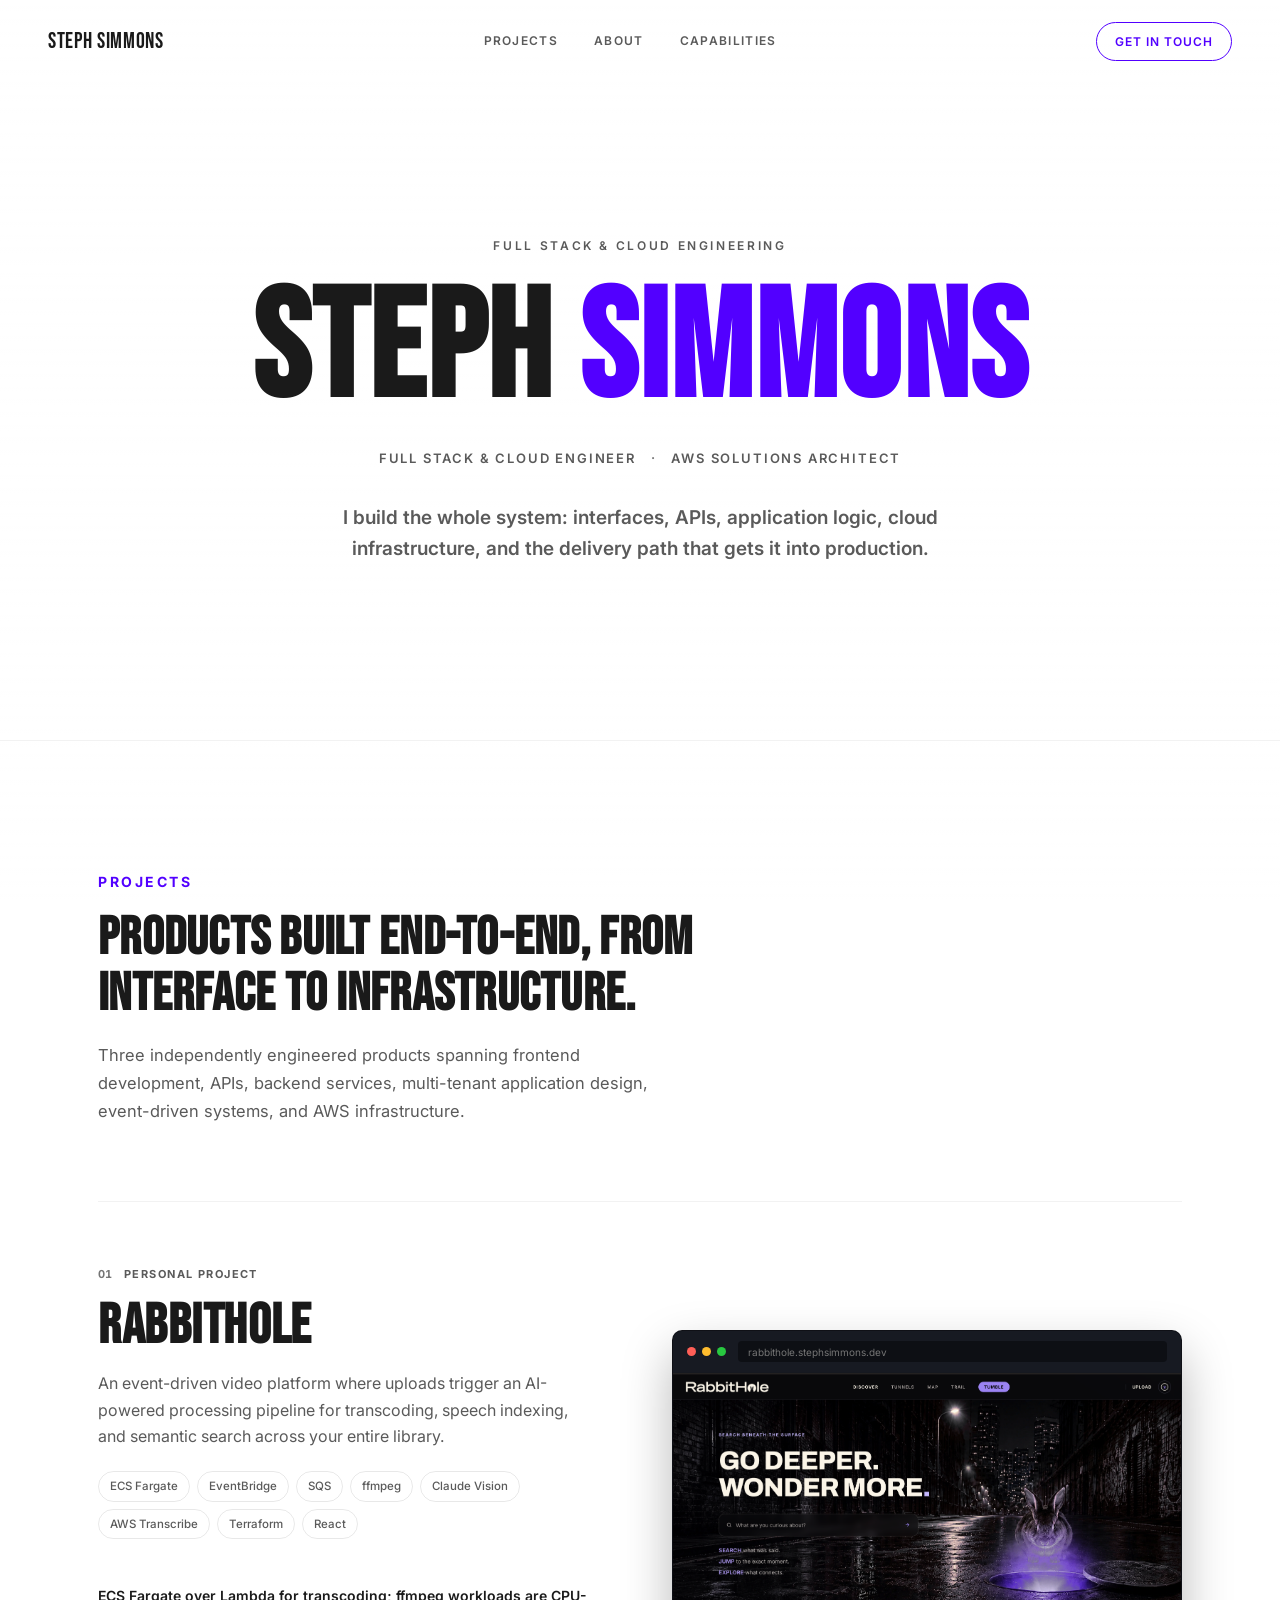
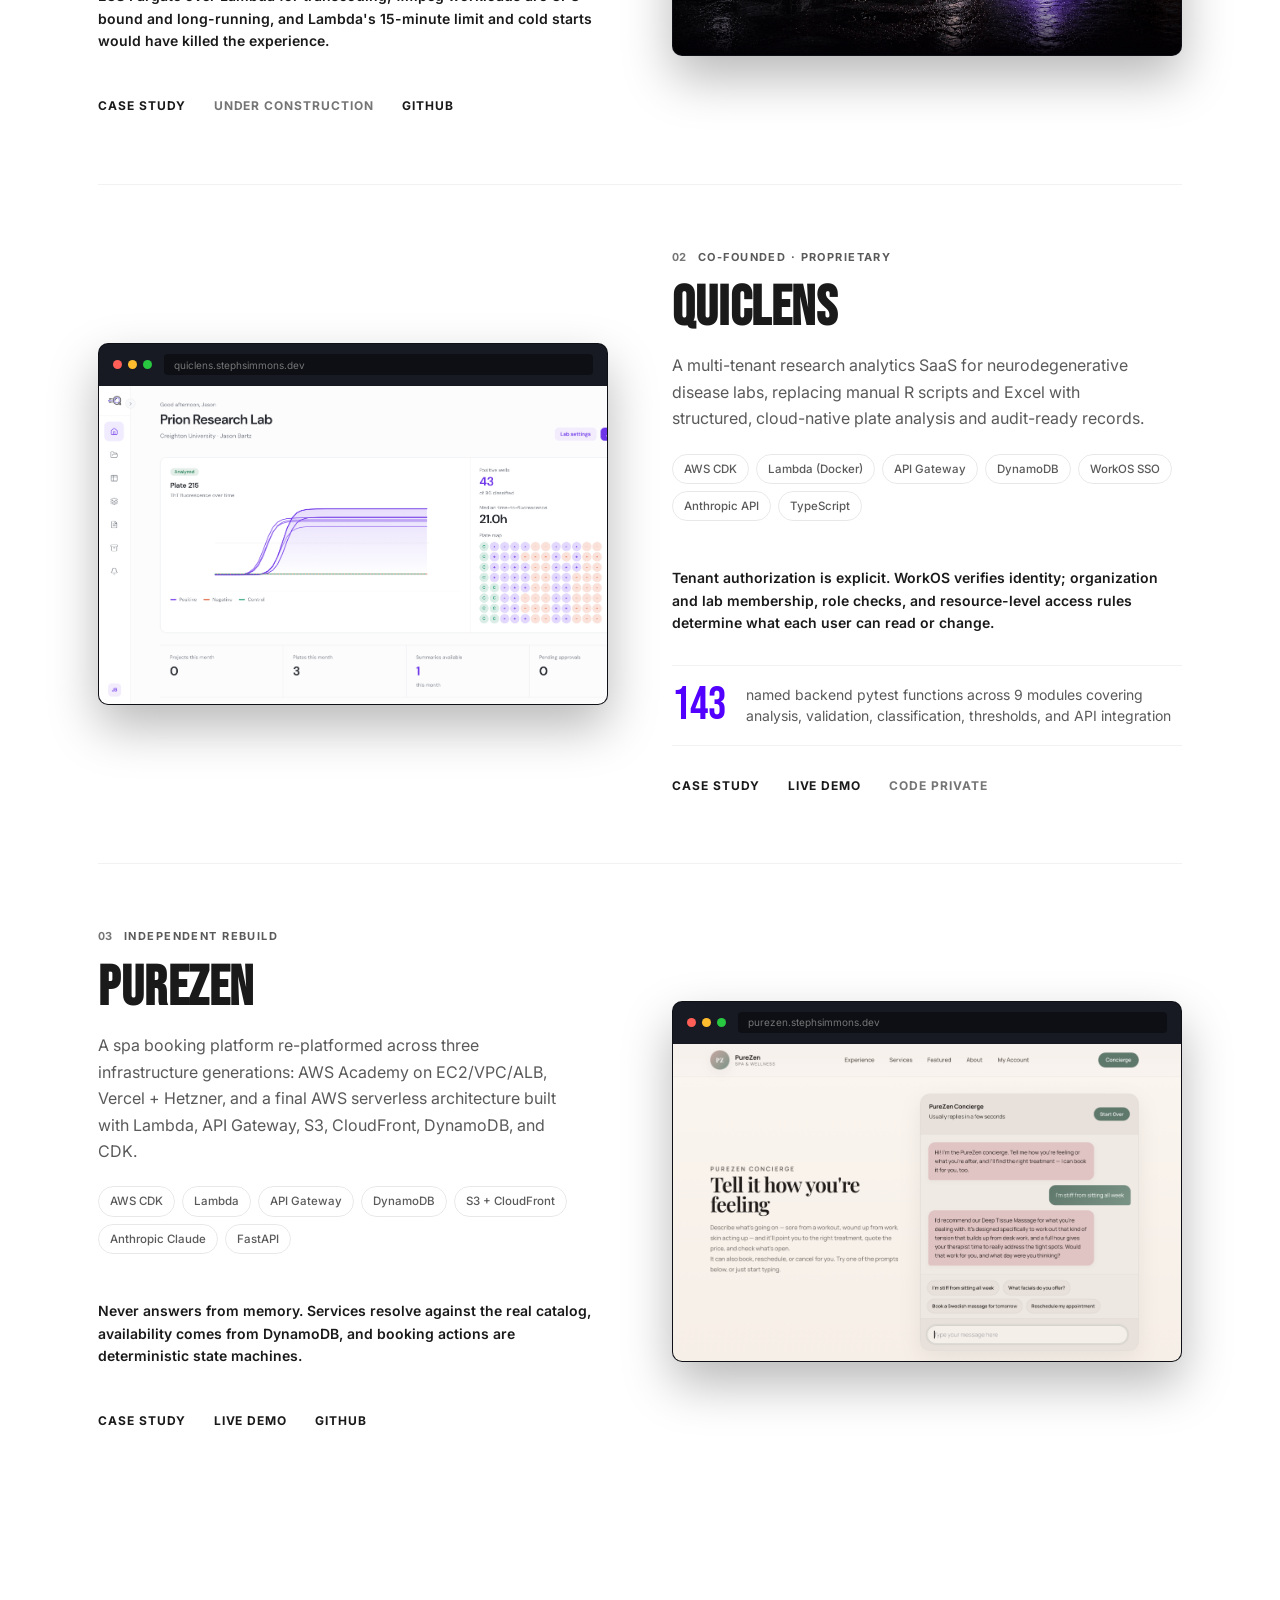
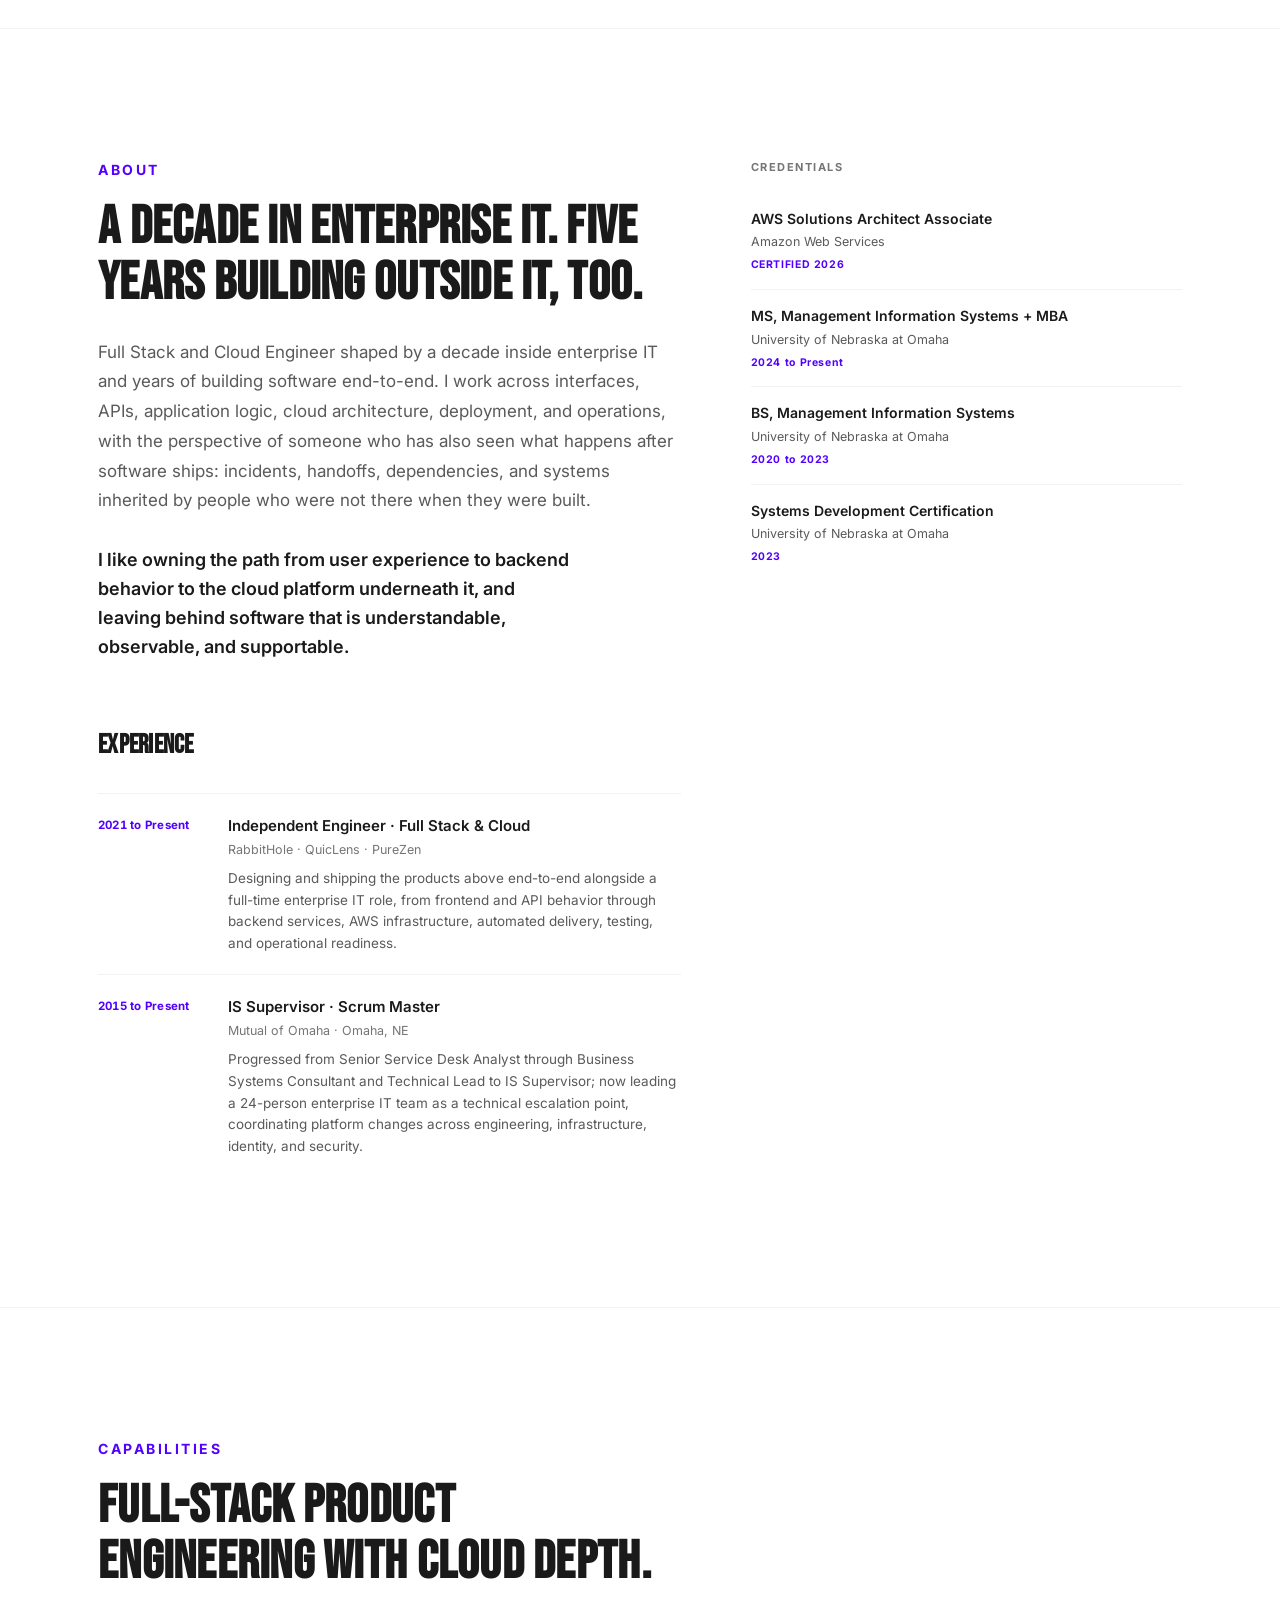
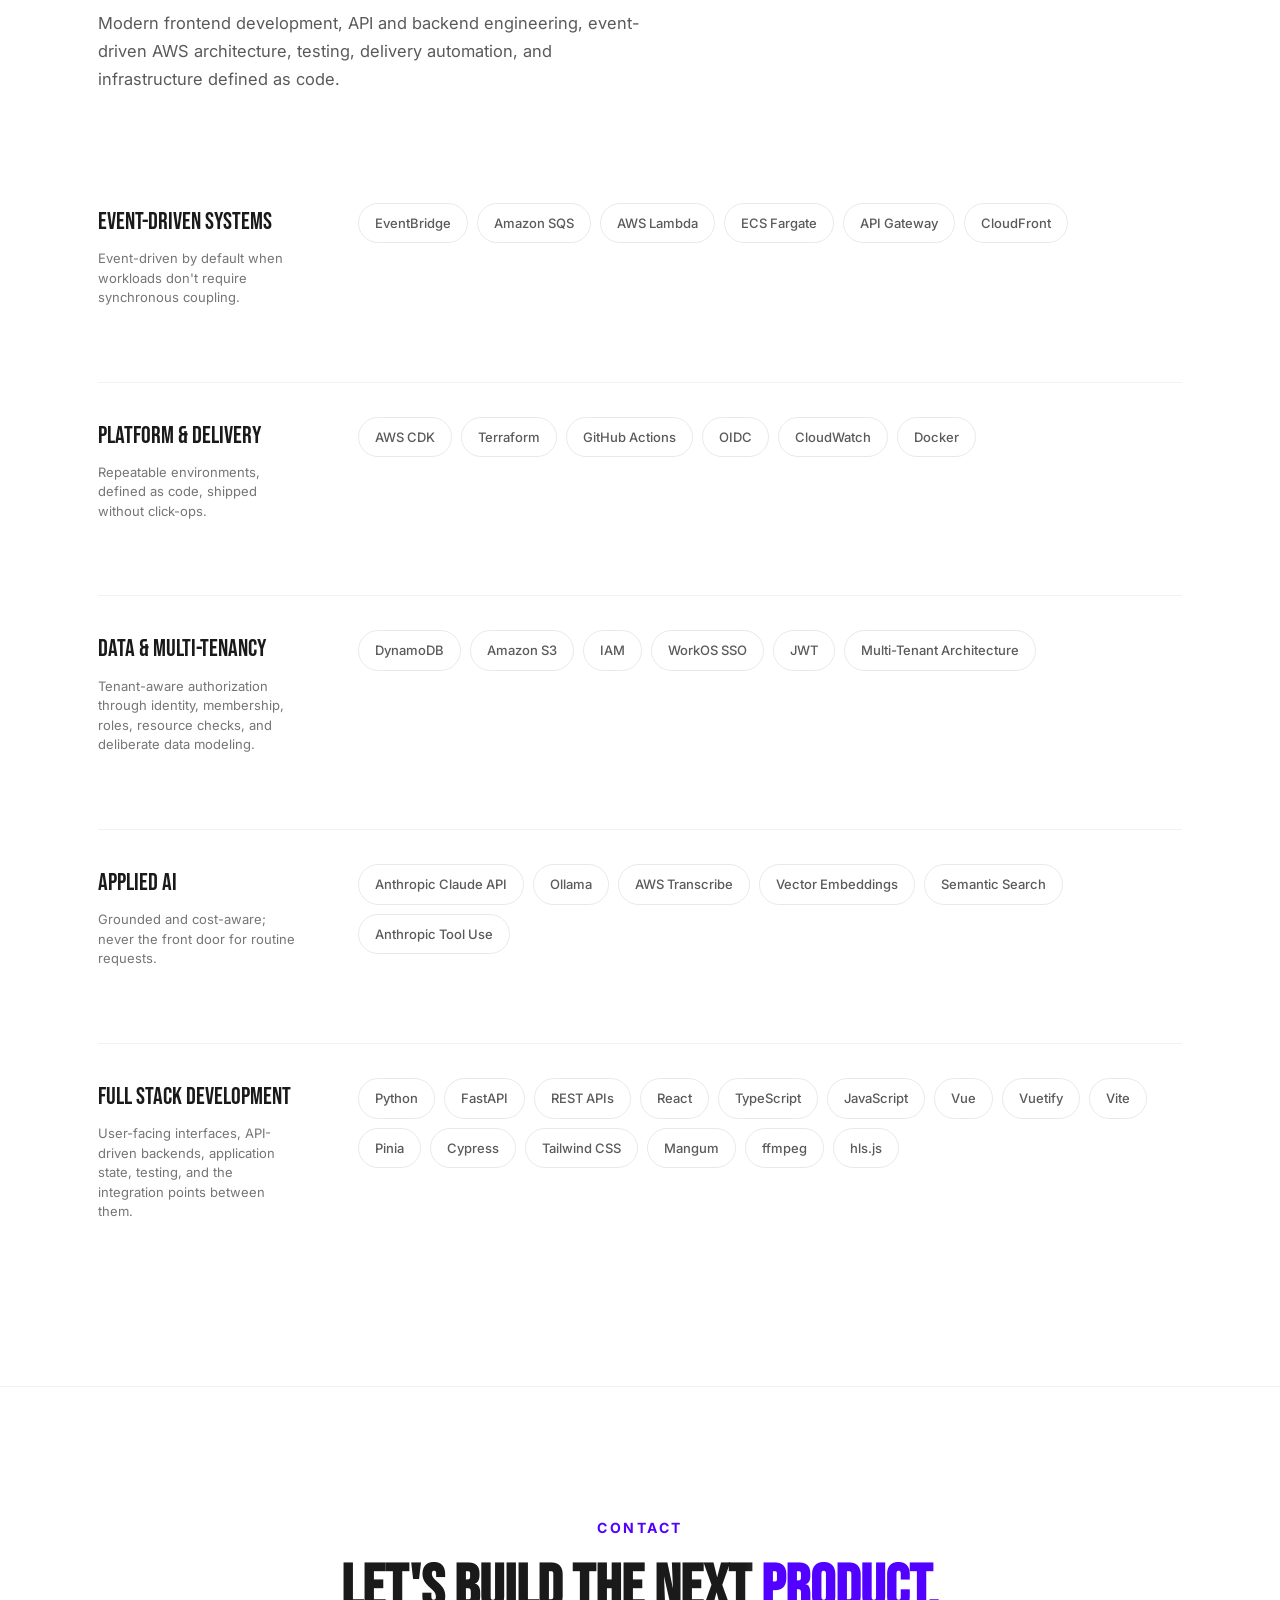
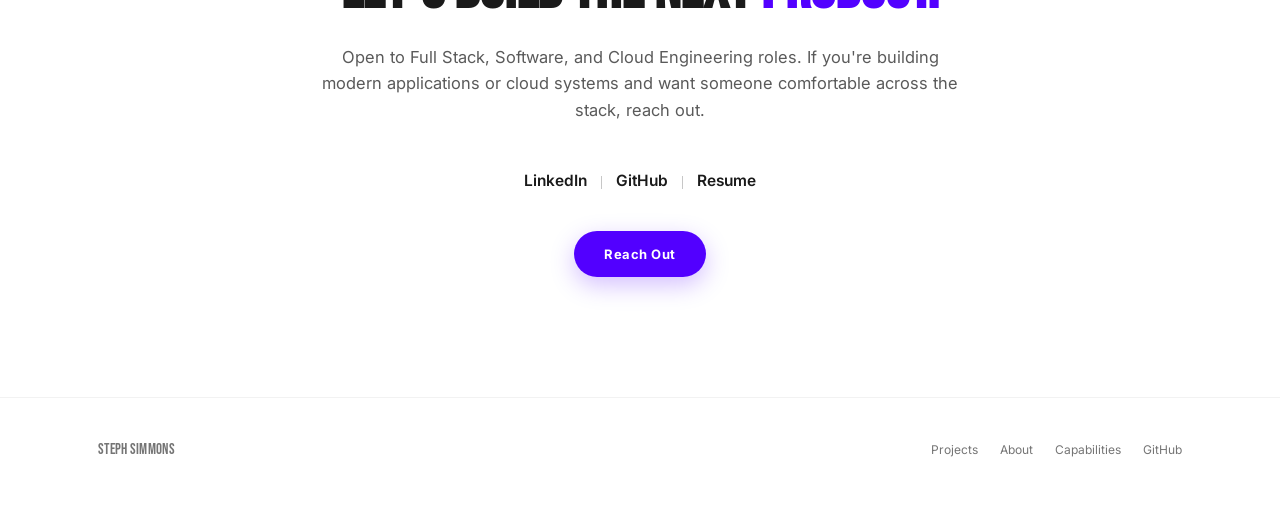
==== index.html @ 094fccfd "Reposition portfolio for full-stack and cloud engineering" ====
<!DOCTYPE html>
<html lang="en">
<head>
<meta charset="UTF-8">
<meta name="viewport" content="width=device-width, initial-scale=1.0">
<title>Steph Simmons | Full Stack &amp; Cloud Engineer</title>
<meta name="description" content="Steph Simmons, Full Stack and Cloud Engineer building modern web applications, APIs, event-driven AWS systems, and infrastructure as code from UI through production.">
<link rel="canonical" href="https://stephsimmons.dev/">
<meta property="og:title" content="Steph Simmons | Full Stack &amp; Cloud Engineer">
<meta property="og:description" content="Full-stack applications, APIs, event-driven AWS systems, and infrastructure as code, built end-to-end from interface through production.">
<meta property="og:type" content="website">
<meta property="og:url" content="https://stephsimmons.dev/">
<meta property="og:image" content="https://stephsimmons.dev/assets/og-card.png">
<meta name="twitter:card" content="summary_large_image">
<meta name="twitter:title" content="Steph Simmons | Full Stack &amp; Cloud Engineer">
<meta name="twitter:description" content="Full-stack applications, APIs, event-driven AWS systems, and infrastructure as code, built from interface through production.">
<meta name="twitter:image" content="https://stephsimmons.dev/assets/og-card.png">
<link rel="icon" type="image/png" href="assets/favicon.png">
<link rel="apple-touch-icon" href="assets/apple-touch-icon.png">
<link rel="preconnect" href="https://fonts.googleapis.com">
<link href="https://fonts.googleapis.com/css2?family=Inter:wght@400;500;600;700;800;900&family=Bebas+Neue&display=swap" rel="stylesheet">
<script type="application/ld+json">
{
  "@context": "https://schema.org",
  "@type": "Person",
  "name": "Steph Simmons",
  "url": "https://stephsimmons.dev/",
  "jobTitle": "Full Stack & Cloud Engineer",
  "description": "Full Stack and Cloud Engineer building modern web applications, APIs, and scalable AWS systems with Python, React, TypeScript, and infrastructure as code.",
  "knowsAbout": ["Full Stack Engineering", "AWS", "Cloud Engineering", "REST APIs", "Event-Driven Architecture", "Python", "React", "TypeScript", "Vue", "Vite", "Infrastructure as Code", "Serverless Architecture"],
  "alumniOf": {
    "@type": "CollegeOrUniversity",
    "name": "University of Nebraska at Omaha"
  },
  "sameAs": [
    "https://www.linkedin.com/in/ssimmonsne",
    "https://github.com/jetty-setter"
  ]
}
</script>
<style>
:root {
  --bg: #ffffff;
  --surface: #f6f6fb;
  --surface-2: #eeeef6;
  --border: rgba(0,0,0,0.09);
  --border-soft: rgba(0,0,0,0.05);
  --accent: #5200FF;
  --accent-soft: rgba(82,0,255,0.10);
  --accent-2: #CCFF00;
  --accent-2-soft: rgba(204,255,0,0.18);
  --rule: rgba(0,0,0,0.22);
  --text: #1a1a1a;
  --text-muted: #5a5a5a;
  --text-dim: #757575;
  --font-display: 'Bebas Neue', sans-serif;
  --font-body: 'Inter', system-ui, sans-serif;
}

* { margin: 0; padding: 0; box-sizing: border-box; }

html {
  scroll-behavior: smooth;
  overflow-x: hidden;
}
@media (prefers-reduced-motion: reduce) {
  html { scroll-behavior: auto; }
}

body {
  background: var(--bg);
  color: var(--text);
  font-family: var(--font-body);
  font-size: 16px;
  line-height: 1.6;
  -webkit-font-smoothing: antialiased;
}

a { color: inherit; text-decoration: none; }
ul { list-style: none; }
img { max-width: 100%; display: block; }

button, a, input, textarea { font-family: inherit; }
a:focus-visible, button:focus-visible {
  outline: 2px solid var(--accent);
  outline-offset: 3px;
  border-radius: 2px;
}

h1, h2, h3 { text-wrap: balance; }

/* ambient starfield canvas */
#field {
  position: fixed;
  inset: 0;
  z-index: 0;
  pointer-events: none;
  opacity: 0;
}

/* keeps text reliably readable against the nebula regardless of where
   bright star clusters drift -- flat scrim plus per-heading text-shadow */
.scrim {
  position: fixed;
  inset: 0;
  z-index: 1;
  pointer-events: none;
  background:
    linear-gradient(180deg, rgba(255,255,255,0.4) 0%, rgba(255,255,255,0.68) 100%);
}

.wrap {
  position: relative;
  z-index: 2;
}

.shell {
  max-width: 1180px;
  margin: 0 auto;
  padding: 0 48px;
}
@media (max-width: 720px) {
  .shell { padding: 0 22px; }
}

/* NAV */
.nav {
  position: fixed;
  top: 0; left: 0; right: 0;
  z-index: 50;
  display: flex;
  align-items: center;
  justify-content: space-between;
  padding: 22px 48px;
  background: rgba(255,255,255,0);
  border-bottom: 1px solid transparent;
  transition: background 0.3s ease, border-color 0.3s ease, padding 0.3s ease;
}
.nav.scrolled {
  background: rgba(255,255,255,0.82);
  backdrop-filter: blur(14px);
  -webkit-backdrop-filter: blur(14px);
  border-bottom: 1px solid var(--border-soft);
  padding: 15px 48px;
}
@media (max-width: 720px) {
  .nav, .nav.scrolled { padding: 18px 22px; }
}

.logo {
  font-family: var(--font-display);
  font-size: 22px;
  letter-spacing: 0.03em;
  color: var(--text);
  transition: color 0.2s ease;
}
.logo:hover { color: var(--accent); }

.nav-links {
  display: flex;
  gap: 36px;
  align-items: center;
}
.nav-link {
  font-size: 12px;
  font-weight: 600;
  letter-spacing: 0.11em;
  text-transform: uppercase;
  color: var(--text-muted);
  position: relative;
  padding-bottom: 3px;
  transition: color 0.2s ease;
}
.nav-link::after {
  content: '';
  position: absolute;
  left: 0; bottom: 0;
  width: 0; height: 1.5px;
  background: var(--accent);
  transition: width 0.25s ease;
}
.nav-link:hover { color: var(--text); }
.nav-link.active { color: var(--text); }
.nav-link.active::after { width: 100%; }

.nav-cta {
  font-size: 12px;
  font-weight: 600;
  letter-spacing: 0.08em;
  text-transform: uppercase;
  color: var(--accent);
  border: 1px solid var(--accent);
  padding: 9px 18px;
  border-radius: 999px;
  transition: background 0.2s ease, color 0.2s ease, border-color 0.2s ease, opacity 0.2s ease;
}
.nav-cta:hover { background: var(--accent-2); color: #1a1a1a; border-color: var(--accent-2); }
.nav-cta.is-hidden { opacity: 0; pointer-events: none; }

.nav-toggle {
  display: none;
  flex-direction: column;
  gap: 5px;
  background: none;
  border: none;
  cursor: pointer;
  padding: 6px;
}
.nav-toggle span { width: 22px; height: 1.5px; background: var(--text); display: block; }

@media (max-width: 720px) {
  .nav-links { display: none; }
  .nav-toggle { display: flex; }
  .nav-cta { display: none; }
}

/* HERO */
.hero {
  min-height: calc(100svh - 160px);
  display: flex;
  flex-direction: column;
  align-items: center;
  justify-content: center;
  text-align: center;
  padding: 140px 48px 80px;
}
@media (max-width: 720px) {
  .hero { min-height: calc(100svh - 80px); }
}

.hero-eyebrow {
  font-size: 12px;
  font-weight: 600;
  letter-spacing: 0.22em;
  text-transform: uppercase;
  color: var(--text-muted);
  margin-bottom: 26px;
  opacity: 0;
  animation: rise 0.7s ease 0.1s forwards;
}

.hero-name {
  font-family: var(--font-display);
  font-size: clamp(64px, 12vw, 176px);
  line-height: 0.92;
  letter-spacing: 0.01em;
  max-width: 100%;
  opacity: 0;
  animation: rise 0.8s cubic-bezier(.16,1,.3,1) 0.22s forwards;
}
.hero-solid { color: var(--text); }
.hero-accent { color: var(--accent); }

.hero-role {
  margin-top: 26px;
  font-size: 13px;
  font-weight: 600;
  letter-spacing: 0.14em;
  text-transform: uppercase;
  color: var(--text-muted);
  opacity: 0;
  animation: rise 0.7s ease 0.4s forwards;
}
.hero-role span { color: var(--text-dim); margin: 0 10px; }

.hero-statement {
  max-width: 620px;
  margin-top: 34px;
  font-size: 19px;
  line-height: 1.6;
  color: var(--text-muted);
  opacity: 0;
  animation: rise 0.7s ease 0.52s forwards;
}
.hero-statement { font-weight: 600; }

.btn-primary {
  background: var(--accent);
  color: #ffffff;
  font-size: 13px;
  font-weight: 700;
  letter-spacing: 0.04em;
  padding: 15px 30px;
  border-radius: 999px;
  transition: transform 0.2s ease, box-shadow 0.2s ease, background 0.2s ease, color 0.2s ease;
  box-shadow: 0 8px 24px rgba(82,0,255,0.25);
}
.btn-primary:hover { background: var(--accent-2); color: #1a1a1a; transform: translateY(-2px); box-shadow: 0 12px 30px rgba(204,255,0,0.35); }

.btn-ghost {
  background: var(--accent);
  border: 1.5px solid var(--accent);
  color: #ffffff;
  font-size: 13px;
  font-weight: 700;
  letter-spacing: 0.04em;
  padding: 15px 26px;
  border-radius: 999px;
  transition: background 0.2s ease, color 0.2s ease, border-color 0.2s ease;
}
.btn-ghost:hover {
  background: var(--accent-2);
  border-color: var(--accent-2);
  color: #1a1a1a;
}

@keyframes rise {
  from { opacity: 0; transform: translateY(16px); }
  to { opacity: 1; transform: translateY(0); }
}
@media (prefers-reduced-motion: reduce) {
  .hero-eyebrow, .hero-name, .hero-role, .hero-statement {
    animation: none; opacity: 1; transform: none;
  }
}

/* SECTION SCAFFOLDING */
section { position: relative; padding: 130px 0; border-top: 1px solid var(--border-soft); }
@media (max-width: 720px) { section { padding: 90px 0; } }

.eyebrow {
  font-size: 14px;
  font-weight: 700;
  letter-spacing: 0.18em;
  text-transform: uppercase;
  color: var(--accent);
  margin-bottom: 18px;
}
.eyebrow.is-purple { color: var(--accent-2); }

.section-head {
  max-width: 720px;
  margin-bottom: 76px;
}
.section-title,
.project-title,
.contact-title,
.timeline-title,
.stack-group-title {
  text-shadow: 0 2px 20px rgba(255,255,255,0.7);
}

.section-title {
  font-family: var(--font-display);
  font-size: clamp(34px, 4.2vw, 54px);
  line-height: 1.04;
  letter-spacing: 0.005em;
  margin-bottom: 18px;
}
.section-lede {
  font-size: 16.5px;
  color: var(--text-muted);
  line-height: 1.7;
  max-width: 560px;
}

/* PROJECTS */
.project {
  display: grid;
  grid-template-columns: 1fr 1fr;
  gap: 64px;
  align-items: center;
  padding: 64px 0;
  border-top: 1px solid var(--border-soft);
}
.project:first-of-type { border-top: none; padding-top: 0; }
.project.reverse .project-media { order: 1; }
.project.reverse .project-copy { order: 2; }

@media (max-width: 880px) {
  .project, .project.reverse { grid-template-columns: 1fr; }
  .project.reverse .project-media, .project.reverse .project-copy { order: initial; }
}

.project-meta {
  display: flex;
  align-items: center;
  gap: 12px;
  margin-bottom: 14px;
}
.project-type {
  font-size: 11px;
  font-weight: 700;
  letter-spacing: 0.13em;
  text-transform: uppercase;
  color: var(--text-muted);
}
.project-num {
  font-size: 11px;
  font-weight: 700;
  color: var(--text-dim);
  font-variant-numeric: tabular-nums;
}

.project-title {
  font-family: var(--font-display);
  font-size: clamp(38px, 4.4vw, 58px);
  letter-spacing: 0.01em;
  line-height: 1;
  margin-bottom: 16px;
}

.project-desc {
  font-size: 16px;
  line-height: 1.65;
  color: var(--text-muted);
  max-width: 480px;
  margin-bottom: 22px;
}

.tag-row {
  display: flex;
  flex-wrap: wrap;
  gap: 7px;
  margin-bottom: 30px;
}
.tag {
  font-size: 11.5px;
  font-weight: 500;
  color: var(--text-muted);
  border: 1px solid var(--border);
  padding: 5px 11px;
  border-radius: 20px;
}

.insight {
  display: flex;
  gap: 16px;
  padding: 16px 0;
  margin-bottom: 14px;
  max-width: 500px;
}
.insight-text {
  font-size: 14px;
  line-height: 1.6;
  color: var(--text);
  font-weight: 600;
}

.proof-stat {
  display: grid;
  grid-template-columns: auto minmax(0, 1fr);
  align-items: center;
  gap: 20px;
  max-width: 560px;
  margin: 10px 0 30px;
  padding: 18px 0;
  border-top: 1px solid var(--border-soft);
  border-bottom: 1px solid var(--border-soft);
}
.proof-stat .num {
  font-family: var(--font-display);
  font-size: 46px;
  color: var(--accent);
  line-height: 0.95;
}
.proof-stat .label {
  min-width: 0;
  font-size: 14px;
  line-height: 1.5;
  color: var(--text-muted);
}
.proof-stat + .project-links {
  margin-top: 0;
}

.project-links {
  display: flex;
  flex-wrap: wrap;
  column-gap: 28px;
  row-gap: 12px;
  margin-top: 28px;
}
.project-link {
  display: inline-flex;
  align-items: baseline;
  gap: 5px;
  font-size: 12px;
  font-weight: 700;
  letter-spacing: 0.08em;
  text-transform: uppercase;
  color: var(--text);
  padding-bottom: 4px;
  background-image: linear-gradient(var(--accent), var(--accent));
  background-size: 0% 1.5px;
  background-position: left 100%;
  background-repeat: no-repeat;
  transition: color 0.2s ease, background-size 0.3s cubic-bezier(0.4, 0, 0.2, 1);
}
.project-link:hover {
  color: var(--accent);
  background-size: 100% 1.5px;
}
.project-link.disabled {
  color: var(--text-dim);
  cursor: default;
  background-image: none;
}
@media (prefers-reduced-motion: reduce) {
  .project-link { transition: none; }
}

.browser-frame {
  background: #101218;
  border-radius: 10px;
  overflow: hidden;
  border: 1px solid var(--border);
  box-shadow: 0 22px 50px rgba(0,0,0,0.28);
  cursor: zoom-in;
  transition: transform 0.35s cubic-bezier(.16,1,.3,1), box-shadow 0.35s ease;
}
.browser-frame:hover {
  transform: translateY(-6px);
  box-shadow: 0 28px 64px rgba(0,0,0,0.35);
}
.browser-bar {
  display: flex;
  align-items: center;
  gap: 6px;
  padding: 10px 14px;
  background: #171a22;
  border-bottom: 1px solid var(--border-soft);
}
.bd { width: 9px; height: 9px; border-radius: 50%; }
.bd.r { background: #ff5f57; }
.bd.y { background: #febc2e; }
.bd.g { background: #28c840; }
.browser-url {
  flex: 1; margin-left: 6px;
  background: #0d0f14;
  border-radius: 4px;
  height: 21px;
  display: flex; align-items: center;
  padding: 0 10px;
}
.browser-url span { font-size: 10px; color: var(--text-dim); font-family: var(--font-body); }
.browser-shot { width: 100%; height: auto; display: block; }

/* ABOUT */
.about-grid {
  display: grid;
  grid-template-columns: 1.35fr 1fr;
  gap: 70px;
}
@media (max-width: 880px) { .about-grid { grid-template-columns: 1fr; gap: 50px; } }

.about-lede {
  font-size: 17px;
  line-height: 1.75;
  color: var(--text-muted);
  margin-bottom: 22px;
}
.about-lede strong { color: var(--text); font-weight: 600; }

.about-punch {
  font-size: 18px;
  line-height: 1.6;
  color: var(--text);
  font-weight: 600;
  padding-left: 0;
  margin: 30px 0 40px;
  max-width: 480px;
}

.cred-list { display: flex; flex-direction: column; gap: 0; margin-bottom: 54px; }
.cred-label {
  font-size: 11px;
  font-weight: 700;
  letter-spacing: 0.14em;
  text-transform: uppercase;
  color: var(--text-dim);
  margin-bottom: 16px;
}
.cred-item {
  padding: 15px 0;
  border-top: 1px solid var(--border-soft);
}
.cred-item:first-of-type { border-top: none; }
.cred-name { font-size: 14px; font-weight: 600; color: var(--text); }
.cred-sub { font-size: 12.5px; color: var(--text-muted); margin-top: 2px; }
.cred-tag { font-size: 10.5px; font-weight: 700; letter-spacing: 0.06em; color: var(--accent); margin-top: 5px; font-variant-numeric: tabular-nums; }

.timeline-title { font-family: var(--font-display); font-size: 26px; margin-bottom: 26px; letter-spacing: 0.01em; }
.tl-item { display: grid; grid-template-columns: 108px 1fr; gap: 22px; padding: 20px 0; border-top: 1px solid var(--border-soft); }
.tl-item:first-of-type { border-top: none; padding-top: 0; }
.tl-dates { font-size: 11.5px; font-weight: 700; color: var(--accent); letter-spacing: 0.02em; padding-top: 2px; font-variant-numeric: tabular-nums; }
.tl-role { font-size: 15px; font-weight: 600; color: var(--text); margin-bottom: 2px; }
.tl-company { font-size: 12.5px; color: var(--text-dim); margin-bottom: 8px; }
.tl-desc { font-size: 13.5px; line-height: 1.6; color: var(--text-muted); }
@media (max-width: 560px) { .tl-item { grid-template-columns: 1fr; gap: 6px; } }

/* STACK */
.stack-groups { display: flex; flex-direction: column; gap: 40px; }
.stack-group { display: grid; grid-template-columns: 220px 1fr; gap: 40px; padding: 34px 0; border-top: 1px solid var(--border-soft); }
.stack-group:first-of-type { border-top: none; }
@media (max-width: 720px) { .stack-group { grid-template-columns: 1fr; gap: 14px; } }
.stack-group-title { font-family: var(--font-display); font-size: 24px; margin-bottom: 8px; }
.stack-group-desc { font-size: 13px; color: var(--text-dim); line-height: 1.5; max-width: 200px; }
.chip-row { display: flex; flex-wrap: wrap; gap: 9px; align-content: flex-start; }
.chip {
  font-size: 13px; font-weight: 500; color: var(--text-muted);
  padding: 9px 16px; border: 1px solid var(--border); border-radius: 999px;
  transition: border-color 0.2s ease, color 0.2s ease;
}
.chip:hover { border-color: var(--accent); color: var(--text); }

/* CONTACT */
.contact-inner { text-align: center; max-width: 640px; margin: 0 auto; }
.contact-title { font-family: var(--font-display); font-size: clamp(38px, 5.6vw, 62px); line-height: 1.05; margin-bottom: 22px; }
.contact-title .accent { color: var(--accent); }
.contact-body { font-size: 16.5px; color: var(--text-muted); line-height: 1.6; margin-bottom: 46px; }
.contact-links { display: flex; justify-content: center; align-items: center; gap: 14px; margin-bottom: 46px; flex-wrap: wrap; font-size: 15.5px; font-weight: 600; }
.contact-links a { color: var(--text); border-bottom: 1.5px solid transparent; transition: border-color 0.2s ease, color 0.2s ease; }
.contact-links a:hover { color: var(--accent); border-color: var(--accent); }
.contact-links .sep { display: inline-block; width: 1px; height: 13px; background: var(--rule); }

/* FOOTER */
footer {
  border-top: 1px solid var(--border-soft);
  padding: 40px 0 50px;
}
.footer-inner {
  display: flex;
  justify-content: space-between;
  align-items: center;
  flex-wrap: wrap;
  gap: 18px;
}
.footer-mark { font-family: var(--font-display); font-size: 15px; color: var(--text-dim); letter-spacing: 0.02em; }
.footer-links { display: flex; gap: 22px; }
.footer-links a { font-size: 12px; color: var(--text-dim); transition: color 0.2s ease; }
.footer-links a:hover { color: var(--accent); }

/* LIGHTBOX */
.lightbox {
  position: fixed; inset: 0; z-index: 200;
  background: rgba(6,7,10,0.94);
  display: none; align-items: center; justify-content: center;
  padding: 50px; cursor: zoom-out;
}
.lightbox.open { display: flex; }
.lightbox img { max-width: 100%; max-height: 100%; border-radius: 8px; box-shadow: 0 40px 100px rgba(0,0,0,0.6); }
.lightbox-close {
  position: fixed; top: 24px; right: 28px;
  width: 42px; height: 42px; border-radius: 50%;
  background: rgba(255,255,255,0.12); border: 1px solid rgba(255,255,255,0.25);
  color: #ffffff; font-size: 18px; cursor: pointer;
  display: flex; align-items: center; justify-content: center;
}
.lightbox-close:hover { background: rgba(82,0,255,0.3); border-color: var(--accent); }

/* mobile nav panel */
.mobile-nav {
  position: fixed; inset: 0; z-index: 60;
  background: rgba(255,255,255,0.98);
  display: none; flex-direction: column; align-items: center; justify-content: center;
  gap: 34px;
}
.mobile-nav.open { display: flex; }
.mobile-nav a { font-size: 20px; font-weight: 600; letter-spacing: 0.04em; color: var(--text); }
.mobile-nav .close { position: absolute; top: 22px; right: 22px; background: none; border: none; color: var(--text); font-size: 22px; cursor: pointer; }
</style>
</head>
<body>
<canvas id="field" aria-hidden="true"></canvas>
<div class="scrim"></div>

<nav class="nav" id="nav">
  <a href="#top" class="logo" aria-label="Steph Simmons Home">Steph Simmons</a>
  <div class="nav-links">
    <a href="#projects" class="nav-link">Projects</a>
    <a href="#about" class="nav-link">About</a>
    <a href="#stack" class="nav-link">Capabilities</a>
  </div>
  <a href="#contact" class="nav-cta">Get in Touch</a>
  <button class="nav-toggle" id="navToggle" aria-label="Open menu"><span></span><span></span><span></span></button>
</nav>

<div class="mobile-nav" id="mobileNav">
  <button class="close" id="mobileClose" aria-label="Close menu">&#10005;</button>
  <a href="#projects">Projects</a>
  <a href="#about">About</a>
  <a href="#stack">Capabilities</a>
  <a href="#contact">Get in Touch</a>
</div>

<div class="wrap" id="top">

<header class="hero">
  <div class="hero-eyebrow">Full Stack &amp; Cloud Engineering</div>
  <h1 class="hero-name"><span class="hero-solid">STEPH </span><span class="hero-accent">SIMMONS</span></h1>
  <div class="hero-role">FULL STACK &amp; CLOUD ENGINEER <span>&middot;</span> AWS SOLUTIONS ARCHITECT</div>
  <p class="hero-statement">I build the whole system: interfaces, APIs, application logic, cloud infrastructure, and the delivery path that gets it into production.</p>
</header>

<section id="projects">
  <div class="shell">
    <div class="section-head">
      <div class="eyebrow">Projects</div>
      <h2 class="section-title">Products built end-to-end, from interface to infrastructure.</h2>
      <p class="section-lede">Three independently engineered products spanning frontend development, APIs, backend services, multi-tenant application design, event-driven systems, and AWS infrastructure.</p>
    </div>

    <div class="project">
      <div class="project-copy">
        <div class="project-meta">
          <span class="project-num">01</span>
          <span class="project-type">Personal Project</span>
        </div>
        <h3 class="project-title">RabbitHole</h3>
        <p class="project-desc">An event-driven video platform where uploads trigger an AI-powered processing pipeline for transcoding, speech indexing, and semantic search across your entire library.</p>
        <div class="tag-row">
          <span class="tag">ECS Fargate</span><span class="tag">EventBridge</span><span class="tag">SQS</span><span class="tag">ffmpeg</span><span class="tag">Claude Vision</span><span class="tag">AWS Transcribe</span><span class="tag">Terraform</span><span class="tag">React</span>
        </div>
        <div class="insight"><div class="insight-text">ECS Fargate over Lambda for transcoding; ffmpeg workloads are CPU-bound and long-running, and Lambda's 15-minute limit and cold starts would have killed the experience.</div></div>
        <div class="project-links">
          <a href="rabbithole.html" class="project-link">Case Study</a>
          <span class="project-link disabled">Under Construction</span>
          <a href="https://github.com/jetty-setter/rabbithole" target="_blank" rel="noopener noreferrer" class="project-link">GitHub</a>
        </div>
      </div>
      <div class="project-media">
        <div class="browser-frame" data-lightbox="img-rabbithole">
          <div class="browser-bar">
            <div class="bd r"></div><div class="bd y"></div><div class="bd g"></div>
            <div class="browser-url"><span>rabbithole.stephsimmons.dev</span></div>
          </div>
          <img class="browser-shot" id="img-rabbithole" src="assets/rabbithole.png" alt="RabbitHole" loading="lazy" width="1600" height="1000">
        </div>
      </div>
    </div>

    <div class="project reverse">
      <div class="project-copy">
        <div class="project-meta">
          <span class="project-num">02</span>
          <span class="project-type">Co-Founded &middot; Proprietary</span>
        </div>
        <h3 class="project-title">QuicLens</h3>
        <p class="project-desc">A multi-tenant research analytics SaaS for neurodegenerative disease labs, replacing manual R scripts and Excel with structured, cloud-native plate analysis and audit-ready records.</p>
        <div class="tag-row">
          <span class="tag">AWS CDK</span><span class="tag">Lambda (Docker)</span><span class="tag">API Gateway</span><span class="tag">DynamoDB</span><span class="tag">WorkOS SSO</span><span class="tag">Anthropic API</span><span class="tag">TypeScript</span>
        </div>
        <div class="insight"><div class="insight-text">Tenant authorization is explicit. WorkOS verifies identity; organization and lab membership, role checks, and resource-level access rules determine what each user can read or change.</div></div>
        <div class="proof-stat"><span class="num">143</span><span class="label">named backend pytest functions across 9 modules covering analysis, validation, classification, thresholds, and API integration</span></div>
        <div class="project-links">
          <a href="quiclens.html" class="project-link">Case Study</a>
          <a href="https://quiclens.stephsimmons.dev" target="_blank" rel="noopener noreferrer" class="project-link">Live Demo</a>
          <span class="project-link disabled">Code Private</span>
        </div>
      </div>
      <div class="project-media">
        <div class="browser-frame" data-lightbox="img-quiclens">
          <div class="browser-bar">
            <div class="bd r"></div><div class="bd y"></div><div class="bd g"></div>
            <div class="browser-url"><span>quiclens.stephsimmons.dev</span></div>
          </div>
          <img class="browser-shot" id="img-quiclens" src="assets/quiclens.png" alt="QuicLens" loading="lazy" width="2493" height="1558">
        </div>
      </div>
    </div>

    <div class="project">
      <div class="project-copy">
        <div class="project-meta">
          <span class="project-num">03</span>
          <span class="project-type">Independent Rebuild</span>
        </div>
        <h3 class="project-title">PureZen</h3>
        <p class="project-desc">A spa booking platform re-platformed across three infrastructure generations: AWS Academy on EC2/VPC/ALB, Vercel + Hetzner, and a final AWS serverless architecture built with Lambda, API Gateway, S3, CloudFront, DynamoDB, and CDK.</p>
        <div class="tag-row">
          <span class="tag">AWS CDK</span><span class="tag">Lambda</span><span class="tag">API Gateway</span><span class="tag">DynamoDB</span><span class="tag">S3 + CloudFront</span><span class="tag">Anthropic Claude</span><span class="tag">FastAPI</span>
        </div>
        <div class="insight"><div class="insight-text">Never answers from memory. Services resolve against the real catalog, availability comes from DynamoDB, and booking actions are deterministic state machines.</div></div>
        <div class="project-links">
          <a href="purezen.html" class="project-link">Case Study</a>
          <a href="https://purezen.stephsimmons.dev" target="_blank" rel="noopener noreferrer" class="project-link">Live Demo</a>
          <a href="https://github.com/jetty-setter/purezen" target="_blank" rel="noopener noreferrer" class="project-link">GitHub</a>
        </div>
      </div>
      <div class="project-media">
        <div class="browser-frame" data-lightbox="img-purezen">
          <div class="browser-bar">
            <div class="bd r"></div><div class="bd y"></div><div class="bd g"></div>
            <div class="browser-url"><span>purezen.stephsimmons.dev</span></div>
          </div>
          <img class="browser-shot" id="img-purezen" src="assets/purezen.png" alt="PureZen" loading="lazy" width="2419" height="1512">
        </div>
      </div>
    </div>
  </div>
</section>

<section id="about">
  <div class="shell">
    <div class="about-grid">
      <div>
        <div class="eyebrow">About</div>
        <h2 class="section-title" style="margin-bottom:26px;">A decade in enterprise IT. Five years building outside it, too.</h2>
        <p class="about-lede">Full Stack and Cloud Engineer shaped by a decade inside enterprise IT and years of building software end-to-end. I work across interfaces, APIs, application logic, cloud architecture, deployment, and operations, with the perspective of someone who has also seen what happens after software ships: incidents, handoffs, dependencies, and systems inherited by people who were not there when they were built.</p>
        <div class="about-punch">I like owning the path from user experience to backend behavior to the cloud platform underneath it, and leaving behind software that is understandable, observable, and supportable.</div>

        <h3 class="timeline-title" style="margin-top:64px;">Experience</h3>
        <div class="tl-item">
          <div class="tl-dates">2021 to Present</div>
          <div><div class="tl-role">Independent Engineer &middot; Full Stack &amp; Cloud</div><div class="tl-company">RabbitHole &middot; QuicLens &middot; PureZen</div><div class="tl-desc">Designing and shipping the products above end-to-end alongside a full-time enterprise IT role, from frontend and API behavior through backend services, AWS infrastructure, automated delivery, testing, and operational readiness.</div></div>
        </div>
        <div class="tl-item">
          <div class="tl-dates">2015 to Present</div>
          <div><div class="tl-role">IS Supervisor &middot; Scrum Master</div><div class="tl-company">Mutual of Omaha &middot; Omaha, NE</div><div class="tl-desc">Progressed from Senior Service Desk Analyst through Business Systems Consultant and Technical Lead to IS Supervisor; now leading a 24-person enterprise IT team as a technical escalation point, coordinating platform changes across engineering, infrastructure, identity, and security.</div></div>
        </div>
      </div>

      <div>
        <div class="cred-label">Credentials</div>
        <div class="cred-list">
          <div class="cred-item"><div class="cred-name">AWS Solutions Architect Associate</div><div class="cred-sub">Amazon Web Services</div><div class="cred-tag">CERTIFIED 2026</div></div>
          <div class="cred-item"><div class="cred-name">MS, Management Information Systems + MBA</div><div class="cred-sub">University of Nebraska at Omaha</div><div class="cred-tag">2024 to Present</div></div>
          <div class="cred-item"><div class="cred-name">BS, Management Information Systems</div><div class="cred-sub">University of Nebraska at Omaha</div><div class="cred-tag">2020 to 2023</div></div>
          <div class="cred-item"><div class="cred-name">Systems Development Certification</div><div class="cred-sub">University of Nebraska at Omaha</div><div class="cred-tag">2023</div></div>
        </div>
      </div>
    </div>
  </div>
</section>

<section id="stack">
  <div class="shell">
    <div class="section-head">
      <div class="eyebrow">Capabilities</div>
      <h2 class="section-title">Full-stack product engineering with cloud depth.</h2>
      <p class="section-lede">Modern frontend development, API and backend engineering, event-driven AWS architecture, testing, delivery automation, and infrastructure defined as code.</p>
    </div>
    <div class="stack-groups">
      <div class="stack-group">
        <div><div class="stack-group-title">Event-Driven Systems</div><div class="stack-group-desc">Event-driven by default when workloads don't require synchronous coupling.</div></div>
        <div class="chip-row">
          <span class="chip">EventBridge</span><span class="chip">Amazon SQS</span><span class="chip">AWS Lambda</span><span class="chip">ECS Fargate</span><span class="chip">API Gateway</span><span class="chip">CloudFront</span>
        </div>
      </div>
      <div class="stack-group">
        <div><div class="stack-group-title">Platform &amp; Delivery</div><div class="stack-group-desc">Repeatable environments, defined as code, shipped without click-ops.</div></div>
        <div class="chip-row">
          <span class="chip">AWS CDK</span><span class="chip">Terraform</span><span class="chip">GitHub Actions</span><span class="chip">OIDC</span><span class="chip">CloudWatch</span><span class="chip">Docker</span>
        </div>
      </div>
      <div class="stack-group">
        <div><div class="stack-group-title">Data &amp; Multi-Tenancy</div><div class="stack-group-desc">Tenant-aware authorization through identity, membership, roles, resource checks, and deliberate data modeling.</div></div>
        <div class="chip-row">
          <span class="chip">DynamoDB</span><span class="chip">Amazon S3</span><span class="chip">IAM</span><span class="chip">WorkOS SSO</span><span class="chip">JWT</span><span class="chip">Multi-Tenant Architecture</span>
        </div>
      </div>
      <div class="stack-group">
        <div><div class="stack-group-title">Applied AI</div><div class="stack-group-desc">Grounded and cost-aware; never the front door for routine requests.</div></div>
        <div class="chip-row">
          <span class="chip">Anthropic Claude API</span><span class="chip">Ollama</span><span class="chip">AWS Transcribe</span><span class="chip">Vector Embeddings</span><span class="chip">Semantic Search</span><span class="chip">Anthropic Tool Use</span>
        </div>
      </div>
      <div class="stack-group">
        <div><div class="stack-group-title">Full Stack Development</div><div class="stack-group-desc">User-facing interfaces, API-driven backends, application state, testing, and the integration points between them.</div></div>
        <div class="chip-row">
          <span class="chip">Python</span><span class="chip">FastAPI</span><span class="chip">REST APIs</span><span class="chip">React</span><span class="chip">TypeScript</span><span class="chip">JavaScript</span><span class="chip">Vue</span><span class="chip">Vuetify</span><span class="chip">Vite</span><span class="chip">Pinia</span><span class="chip">Cypress</span><span class="chip">Tailwind CSS</span><span class="chip">Mangum</span><span class="chip">ffmpeg</span><span class="chip">hls.js</span>
        </div>
      </div>
    </div>
  </div>
</section>

<section id="contact">
  <div class="shell">
    <div class="contact-inner">
      <div class="eyebrow" style="text-align:center;">Contact</div>
      <h2 class="contact-title">Let's build the next <span class="accent">product.</span></h2>
      <p class="contact-body">Open to Full Stack, Software, and Cloud Engineering roles. If you're building modern applications or cloud systems and want someone comfortable across the stack, reach out.</p>
      <div class="contact-links">
        <a href="https://linkedin.com/in/ssimmonsne" target="_blank" rel="noopener noreferrer">LinkedIn</a>
        <span class="sep"></span>
        <a href="https://github.com/jetty-setter" target="_blank" rel="noopener noreferrer">GitHub</a>
        <span class="sep"></span>
        <a href="assets/resume.pdf" target="_blank" rel="noopener noreferrer">Resume</a>
      </div>
      <a href="mailto:ssimmons86@icloud.com" class="btn-primary">Reach Out</a>
    </div>
  </div>
</section>

<footer>
  <div class="shell footer-inner">
    <div class="footer-mark">STEPH SIMMONS</div>
    <div class="footer-links">
      <a href="#projects">Projects</a>
      <a href="#about">About</a>
      <a href="#stack">Capabilities</a>
      <a href="https://github.com/jetty-setter" target="_blank" rel="noopener noreferrer">GitHub</a>
    </div>
  </div>
</footer>

</div>

<div class="lightbox" id="lightbox">
  <button class="lightbox-close" id="lightboxClose" aria-label="Close">&#10005;</button>
  <img id="lightboxImg" src="" alt="">
</div>

<script src="https://cdnjs.cloudflare.com/ajax/libs/three.js/r128/three.min.js"></script>
<script>
(function(){
  var reduce = window.matchMedia && window.matchMedia('(prefers-reduced-motion: reduce)').matches;
  var canvas = document.getElementById('field');
  if (!canvas || !window.THREE) { /* fall through -- rest of script still wires up nav/lightbox */ }
  else (function(){
    var THREE = window.THREE;
    var renderer = new THREE.WebGLRenderer({ canvas: canvas, alpha: true, antialias: true });
    renderer.setPixelRatio(Math.min(window.devicePixelRatio || 1, 2));
    var scene = new THREE.Scene();
    var camera = new THREE.PerspectiveCamera(50, 1, 0.1, 100);
    camera.position.z = 4;
    var BX = 2.7, BY = 2.1, BZ = 1.5;
    function cw(s){ return ((Math.random()+Math.random()+Math.random()+Math.random())/4*2-1)*s; }
    var starTex = (function(){
      var c = document.createElement('canvas'); c.width = c.height = 128;
      var cctx = c.getContext('2d');
      var g = cctx.createRadialGradient(64,64,0,64,64,64);
      g.addColorStop(0,'rgba(255,255,255,1)');
      g.addColorStop(0.88,'rgba(255,255,255,1)');
      g.addColorStop(1,'rgba(255,255,255,0)');
      cctx.fillStyle = g; cctx.fillRect(0,0,128,128);
      var tex = new THREE.CanvasTexture(c); tex.needsUpdate = true;
      tex.minFilter = THREE.LinearFilter; tex.generateMipmaps = false;
      return tex;
    })();
    function layer(count,color,size,opacity,blending){
      var pos = new Float32Array(count*3), spd = new Float32Array(count);
      for (var i=0;i<count;i++){ pos[i*3]=cw(BX); pos[i*3+1]=cw(BY); pos[i*3+2]=cw(BZ); spd[i]=0.6+Math.random()*1.0; }
      var g = new THREE.BufferGeometry();
      g.setAttribute('position', new THREE.BufferAttribute(pos,3));
      var m = new THREE.PointsMaterial({ color:color, size:size*1.0, sizeAttenuation:true, transparent:true, opacity:opacity, depthWrite:false, map:starTex, blending: blending || THREE.NormalBlending });
      var p = new THREE.Points(g,m); scene.add(p);
      return { pts:p, geo:g, mat:m, spd:spd, count:count, baseOp:opacity, tw: Math.random()*6.28 };
    }
    var layers = [
      layer(7200, 0x121212, 0.009, 0.9),
      layer(1400, 0x5f5f5f, 0.011, 0.5),
      layer(1500, 0x5200FF, 0.018, 1.0),
      layer(1250, 0xF900FF, 0.017, 1.0),
      layer(1150, 0xAEE500, 0.023, 1.0),
      layer(460, 0xFF6000, 0.019, 1.0)
    ];
    function flow(x,y,z,t,o){ var s=0.85; o[0]=Math.sin(y*s+t)+Math.cos(z*s*1.3-t*0.7); o[1]=Math.sin(z*s*1.1+t*0.8)+Math.cos(x*s*0.9+t); o[2]=(Math.sin(x*s*1.2-t)+Math.cos(y*s*1.05+t*0.6))*0.5; }
    function resize(){ var w=window.innerWidth, h=window.innerHeight; renderer.setSize(w,h,false); camera.aspect=w/h; camera.updateProjectionMatrix(); }
    resize();
    window.addEventListener('resize', resize, {passive:true});
    var hasMouse = false, mwx = 0, mwy = 0;
    window.addEventListener('pointermove', function(e){ hasMouse=true; mwx=((e.clientX/window.innerWidth)*2-1)*BX; mwy=-(((e.clientY/window.innerHeight)*2-1)*BY); }, {passive:true});
    var grp = new THREE.Group(); layers.forEach(function(L){ grp.add(L.pts); }); scene.add(grp);
    var v = [0,0,0], t = 0;
    var NEBULA_FLOOR = 0.28;
    function frame(){
      t += 0.004; var speed = 0.006;
      var vh = window.innerHeight || 1;
      var scrollFactor = Math.max(NEBULA_FLOOR, Math.min(1, 1 - (window.scrollY / (vh * 2.2))));
      for (var li=0; li<layers.length; li++){
        var L = layers[li];
        var a = L.geo.attributes.position.array;
        for (var i=0;i<L.count;i++){
          var ix=i*3, x=a[ix], y=a[ix+1], z=a[ix+2];
          flow(x,y,z,t,v);
          var sp = speed*L.spd[i];
          x += v[0]*sp; y += v[1]*sp; z += v[2]*sp;
          if (hasMouse){ var dx=x-mwx, dy=y-mwy, d2=dx*dx+dy*dy; if (d2<0.8){ var f=(0.8-d2)*0.06; x+=dx*f; y+=dy*f; } }
          if (x>BX) x-=BX*2; else if (x<-BX) x+=BX*2;
          if (y>BY) y-=BY*2; else if (y<-BY) y+=BY*2;
          if (z>BZ) z-=BZ*2; else if (z<-BZ) z+=BZ*2;
          a[ix]=x; a[ix+1]=y; a[ix+2]=z;
        }
        L.geo.attributes.position.needsUpdate = true;
        L.mat.opacity = L.baseOp * scrollFactor * (0.84 + 0.16*Math.sin(t*1.6+L.tw));
      }
      grp.rotation.z = t*0.05; grp.rotation.x = Math.sin(t*0.3)*0.04; grp.position.y = Math.sin(t*0.4)*0.05;
      renderer.render(scene,camera);
      if (!reduce) requestAnimationFrame(frame);
    }
    frame();
    setTimeout(function(){
      canvas.style.transition = 'opacity 1.5s ease'; canvas.style.opacity = '1';
      if (reduce) return;
      layers.forEach(function(L,i){
        L.pts.scale.set(0.35,0.35,0.35);
        var start = performance.now(), dur = 2000+i*150;
        function sc(){ var p=Math.min(1,(performance.now()-start)/dur), val=0.35+0.65*p; L.pts.scale.set(val,val,val); if (p<1) requestAnimationFrame(sc); }
        requestAnimationFrame(sc);
      });
    }, 300);
  })();

  /* scroll spy + nav bg */
  var nav = document.getElementById('nav');
  var links = document.querySelectorAll('.nav-link');
  var navCta = document.querySelector('.nav-cta');
  var sections = ['projects','about','stack','contact'].map(function(id){ return document.getElementById(id); });

  function onScroll(){
    nav.classList.toggle('scrolled', window.scrollY > 40);
    var pos = window.scrollY + window.innerHeight * 0.35;
    var current = null;
    sections.forEach(function(sec){
      if (sec && sec.offsetTop <= pos) current = sec.id;
    });
    links.forEach(function(l){
      var isCurrent = l.getAttribute('href') === '#' + current;
      l.classList.toggle('active', isCurrent);
      if (isCurrent) l.setAttribute('aria-current', 'true');
      else l.removeAttribute('aria-current');
    });
    if (navCta) navCta.classList.toggle('is-hidden', current === 'contact');
  }
  window.addEventListener('scroll', onScroll, {passive:true});
  onScroll();

  /* mobile nav */
  var toggle = document.getElementById('navToggle');
  var mobileNav = document.getElementById('mobileNav');
  var mobileClose = document.getElementById('mobileClose');
  toggle.addEventListener('click', function(){ mobileNav.classList.add('open'); });
  mobileClose.addEventListener('click', function(){ mobileNav.classList.remove('open'); });
  mobileNav.querySelectorAll('a').forEach(function(a){
    a.addEventListener('click', function(){ mobileNav.classList.remove('open'); });
  });

  /* lightbox */
  var lightbox = document.getElementById('lightbox');
  var lightboxImg = document.getElementById('lightboxImg');
  var lightboxClose = document.getElementById('lightboxClose');
  document.querySelectorAll('[data-lightbox]').forEach(function(frame){
    frame.addEventListener('click', function(){
      var img = document.getElementById(frame.getAttribute('data-lightbox'));
      lightboxImg.src = img.src;
      lightboxImg.alt = img.alt;
      lightbox.classList.add('open');
      document.body.style.overflow = 'hidden';
    });
  });
  function closeLightbox(){ lightbox.classList.remove('open'); document.body.style.overflow = ''; }
  lightboxClose.addEventListener('click', closeLightbox);
  lightbox.addEventListener('click', function(e){ if (e.target === lightbox) closeLightbox(); });
  window.addEventListener('keydown', function(e){ if (e.key === 'Escape') closeLightbox(); });
})();
</script>
</body>
</html>
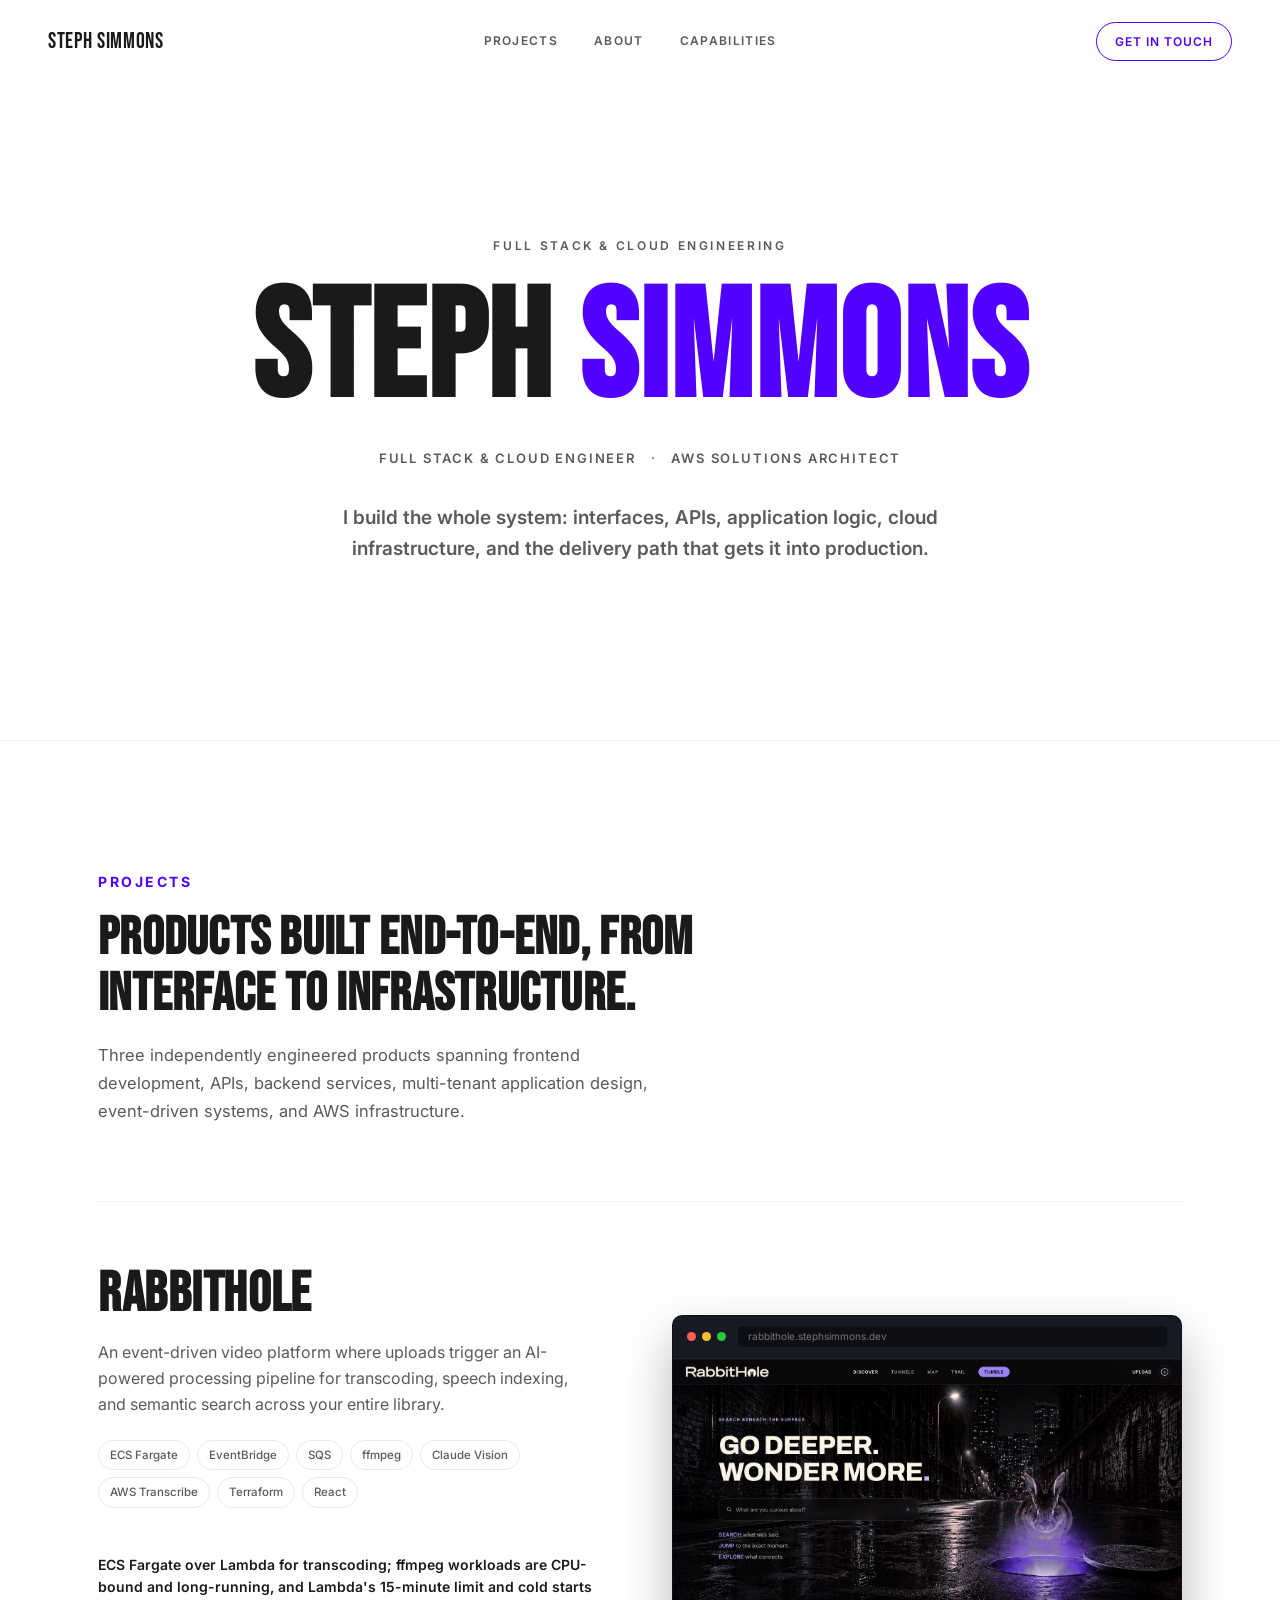
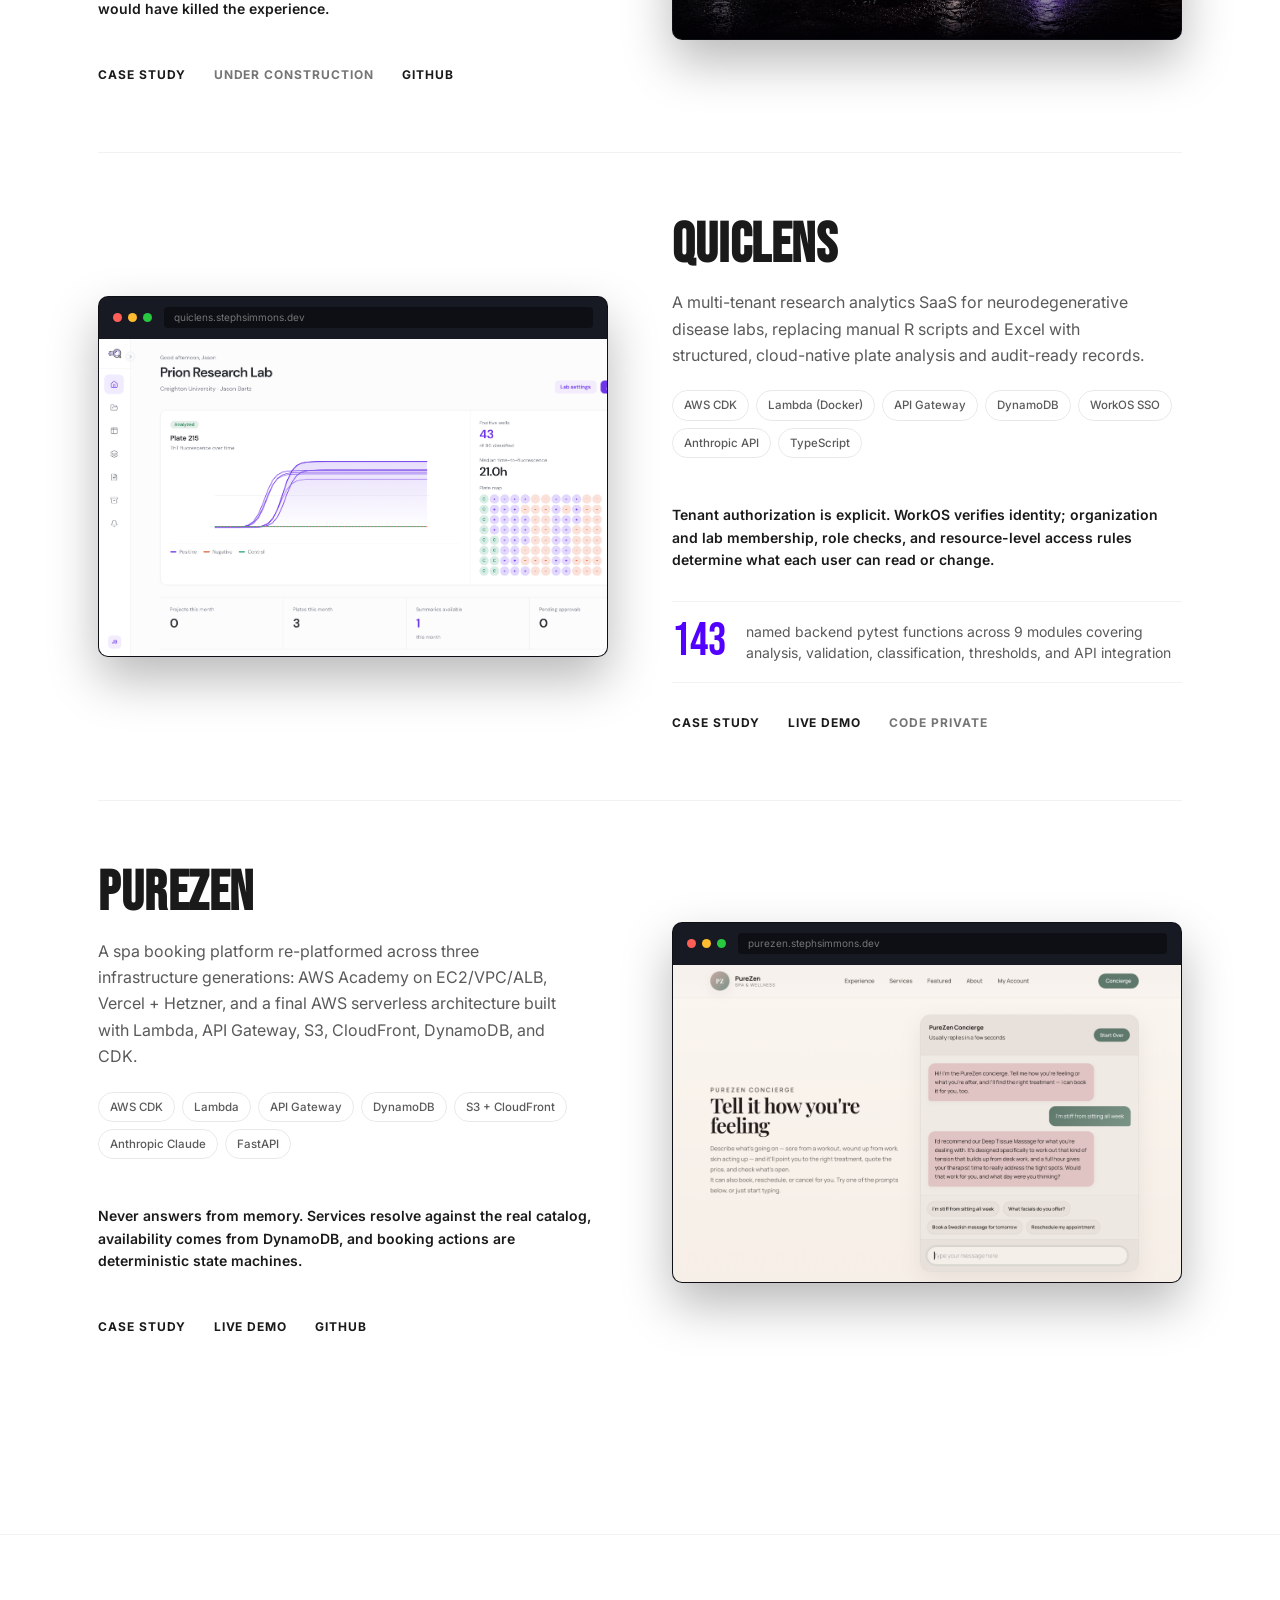
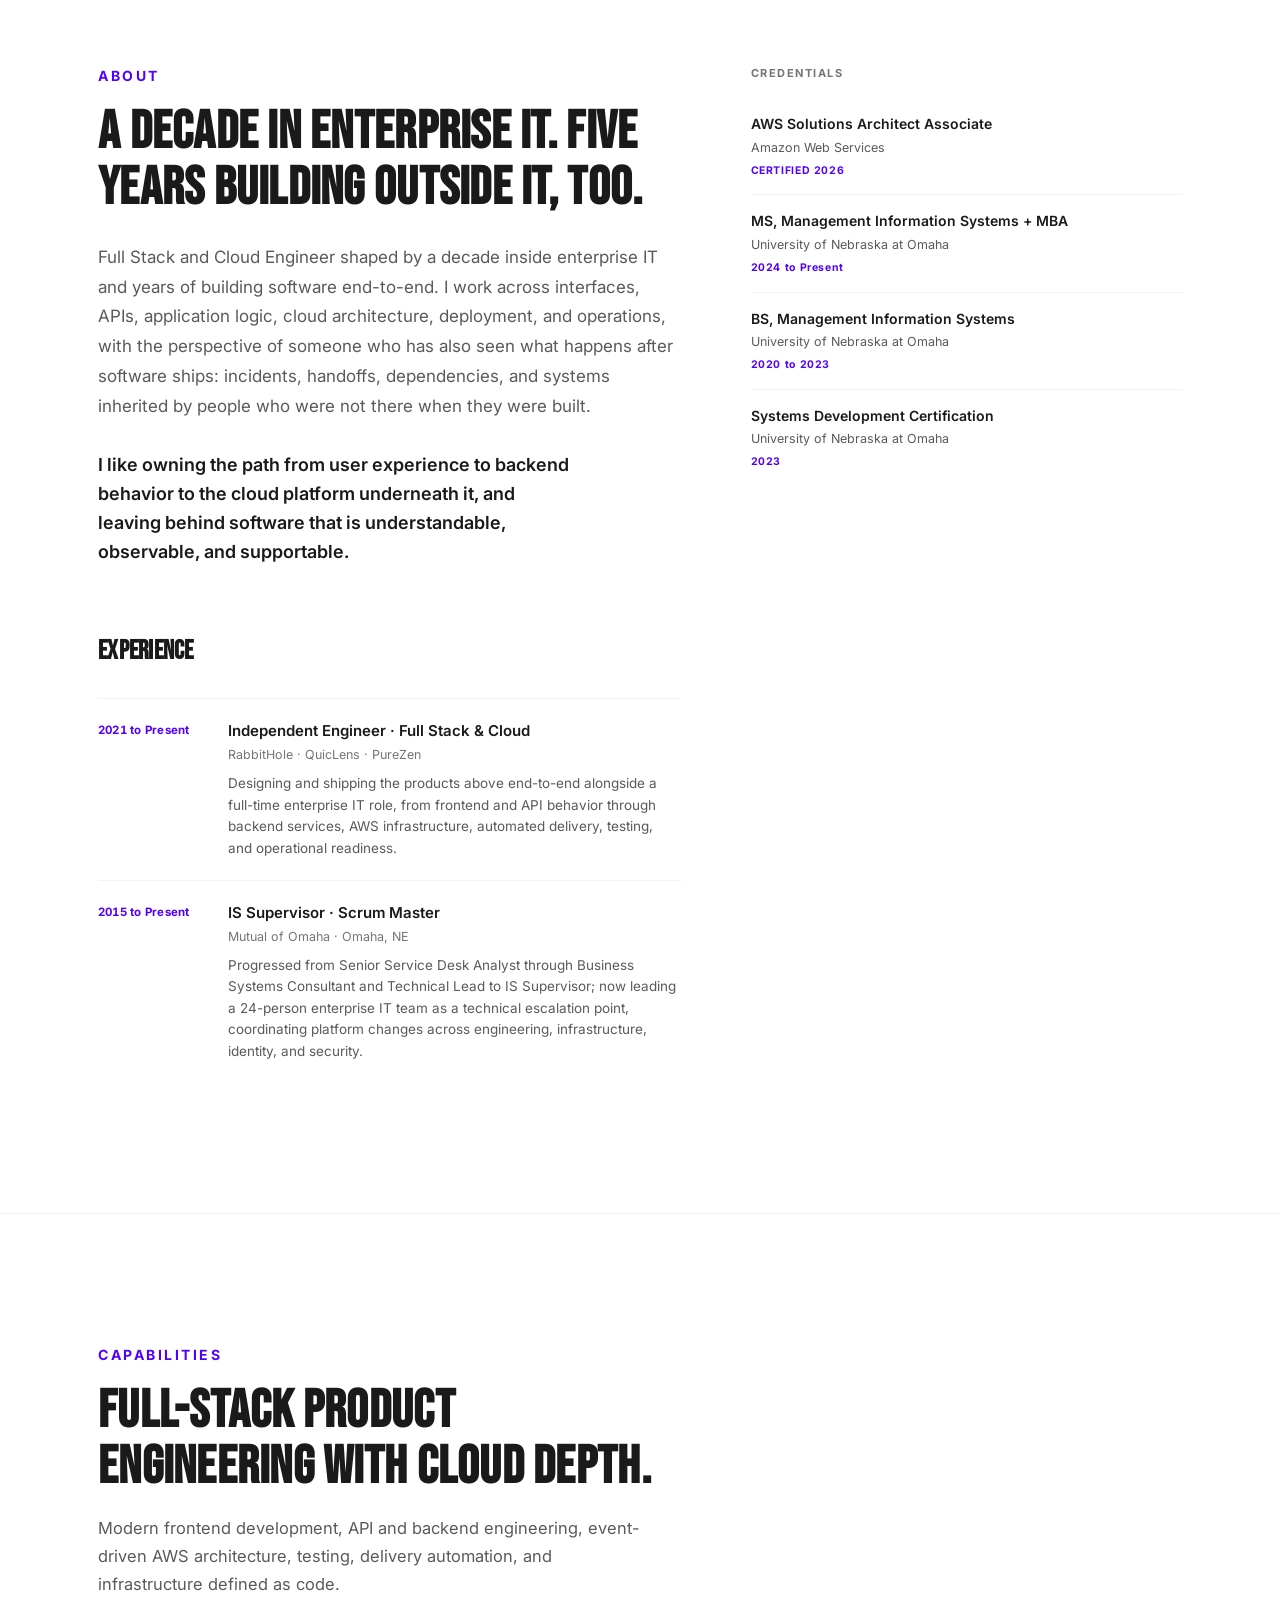
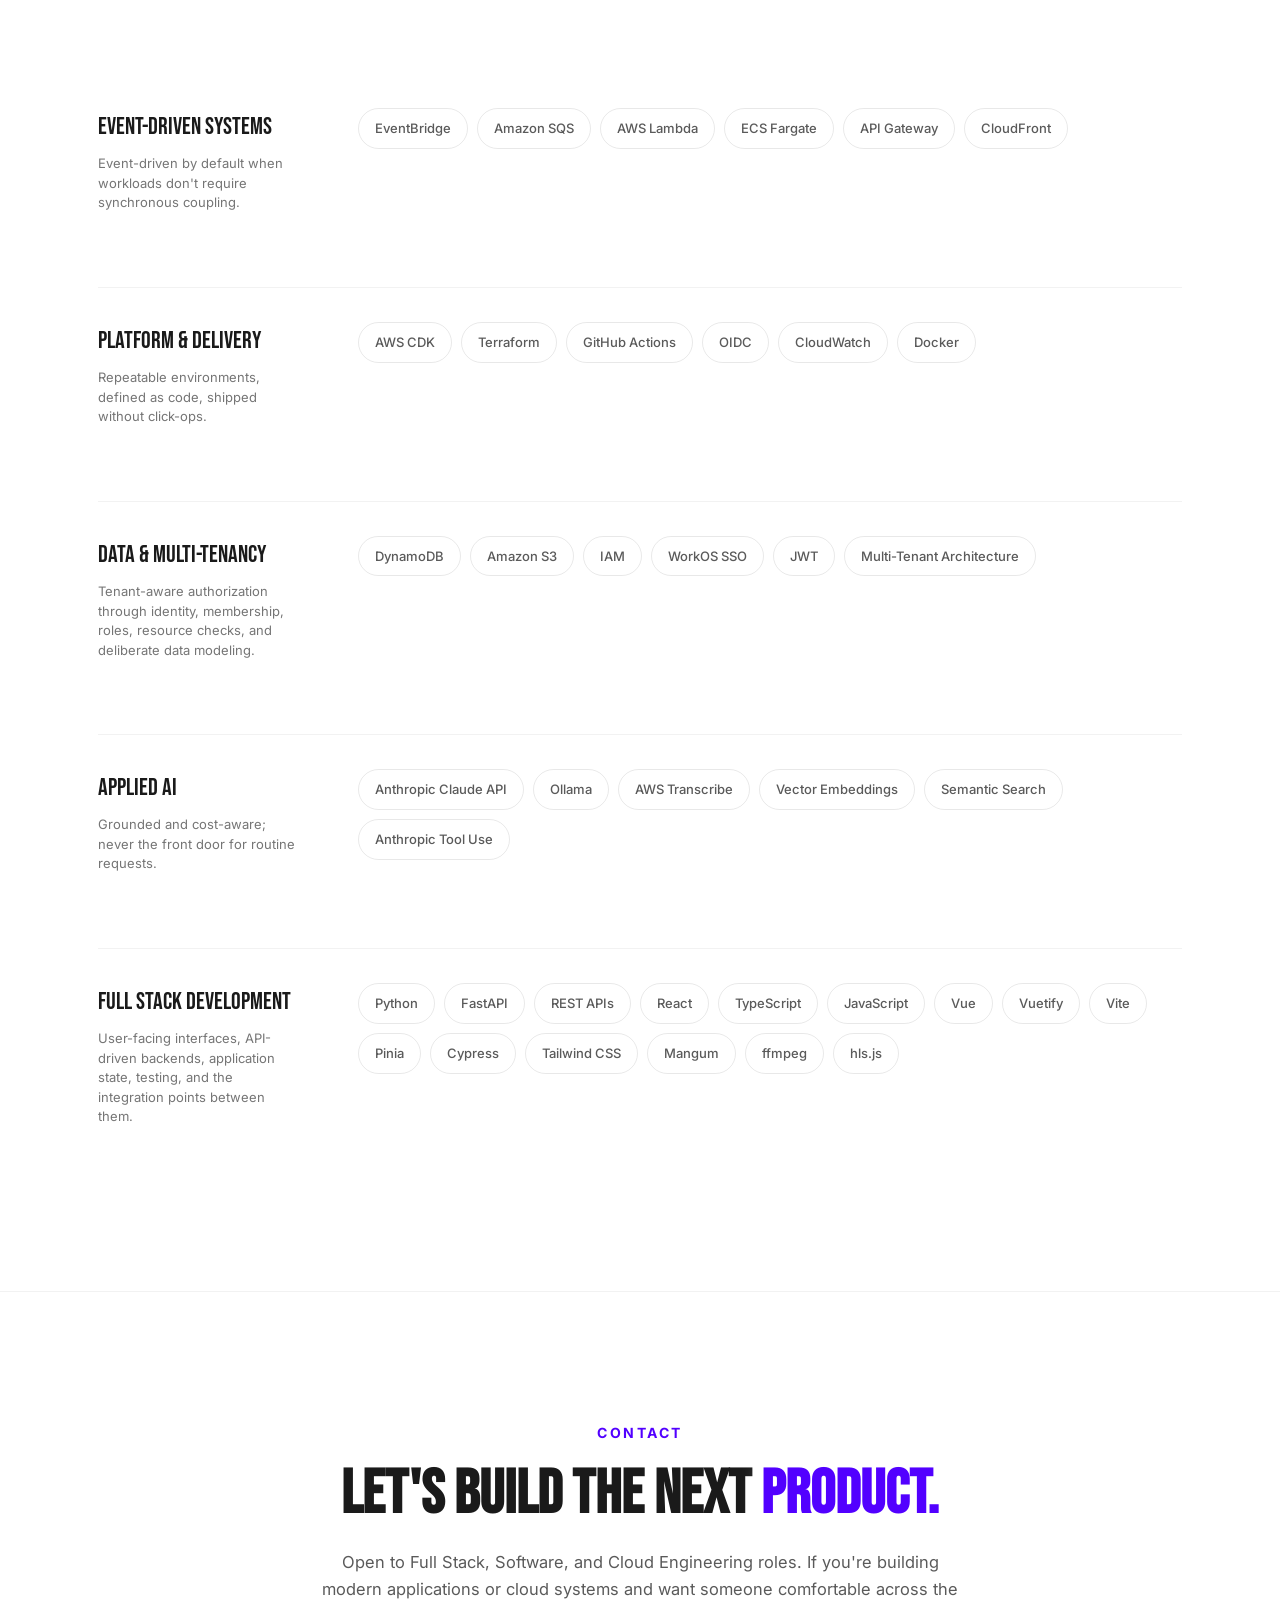
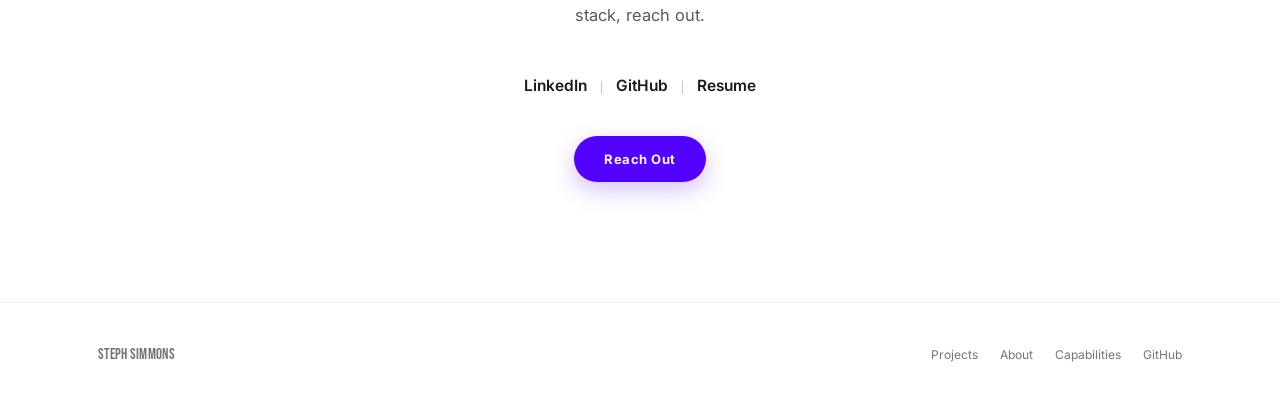
==== commit 6d270de0: "Remove project eyebrow labels" ====
--- a/index.html
+++ b/index.html
@@ -703,10 +703,6 @@
 
     <div class="project">
       <div class="project-copy">
-        <div class="project-meta">
-          <span class="project-num">01</span>
-          <span class="project-type">Personal Project</span>
-        </div>
         <h3 class="project-title">RabbitHole</h3>
         <p class="project-desc">An event-driven video platform where uploads trigger an AI-powered processing pipeline for transcoding, speech indexing, and semantic search across your entire library.</p>
         <div class="tag-row">
@@ -732,10 +728,6 @@
 
     <div class="project reverse">
       <div class="project-copy">
-        <div class="project-meta">
-          <span class="project-num">02</span>
-          <span class="project-type">Co-Founded &middot; Proprietary</span>
-        </div>
         <h3 class="project-title">QuicLens</h3>
         <p class="project-desc">A multi-tenant research analytics SaaS for neurodegenerative disease labs, replacing manual R scripts and Excel with structured, cloud-native plate analysis and audit-ready records.</p>
         <div class="tag-row">
@@ -762,10 +754,6 @@
 
     <div class="project">
       <div class="project-copy">
-        <div class="project-meta">
-          <span class="project-num">03</span>
-          <span class="project-type">Independent Rebuild</span>
-        </div>
         <h3 class="project-title">PureZen</h3>
         <p class="project-desc">A spa booking platform re-platformed across three infrastructure generations: AWS Academy on EC2/VPC/ALB, Vercel + Hetzner, and a final AWS serverless architecture built with Lambda, API Gateway, S3, CloudFront, DynamoDB, and CDK.</p>
         <div class="tag-row">
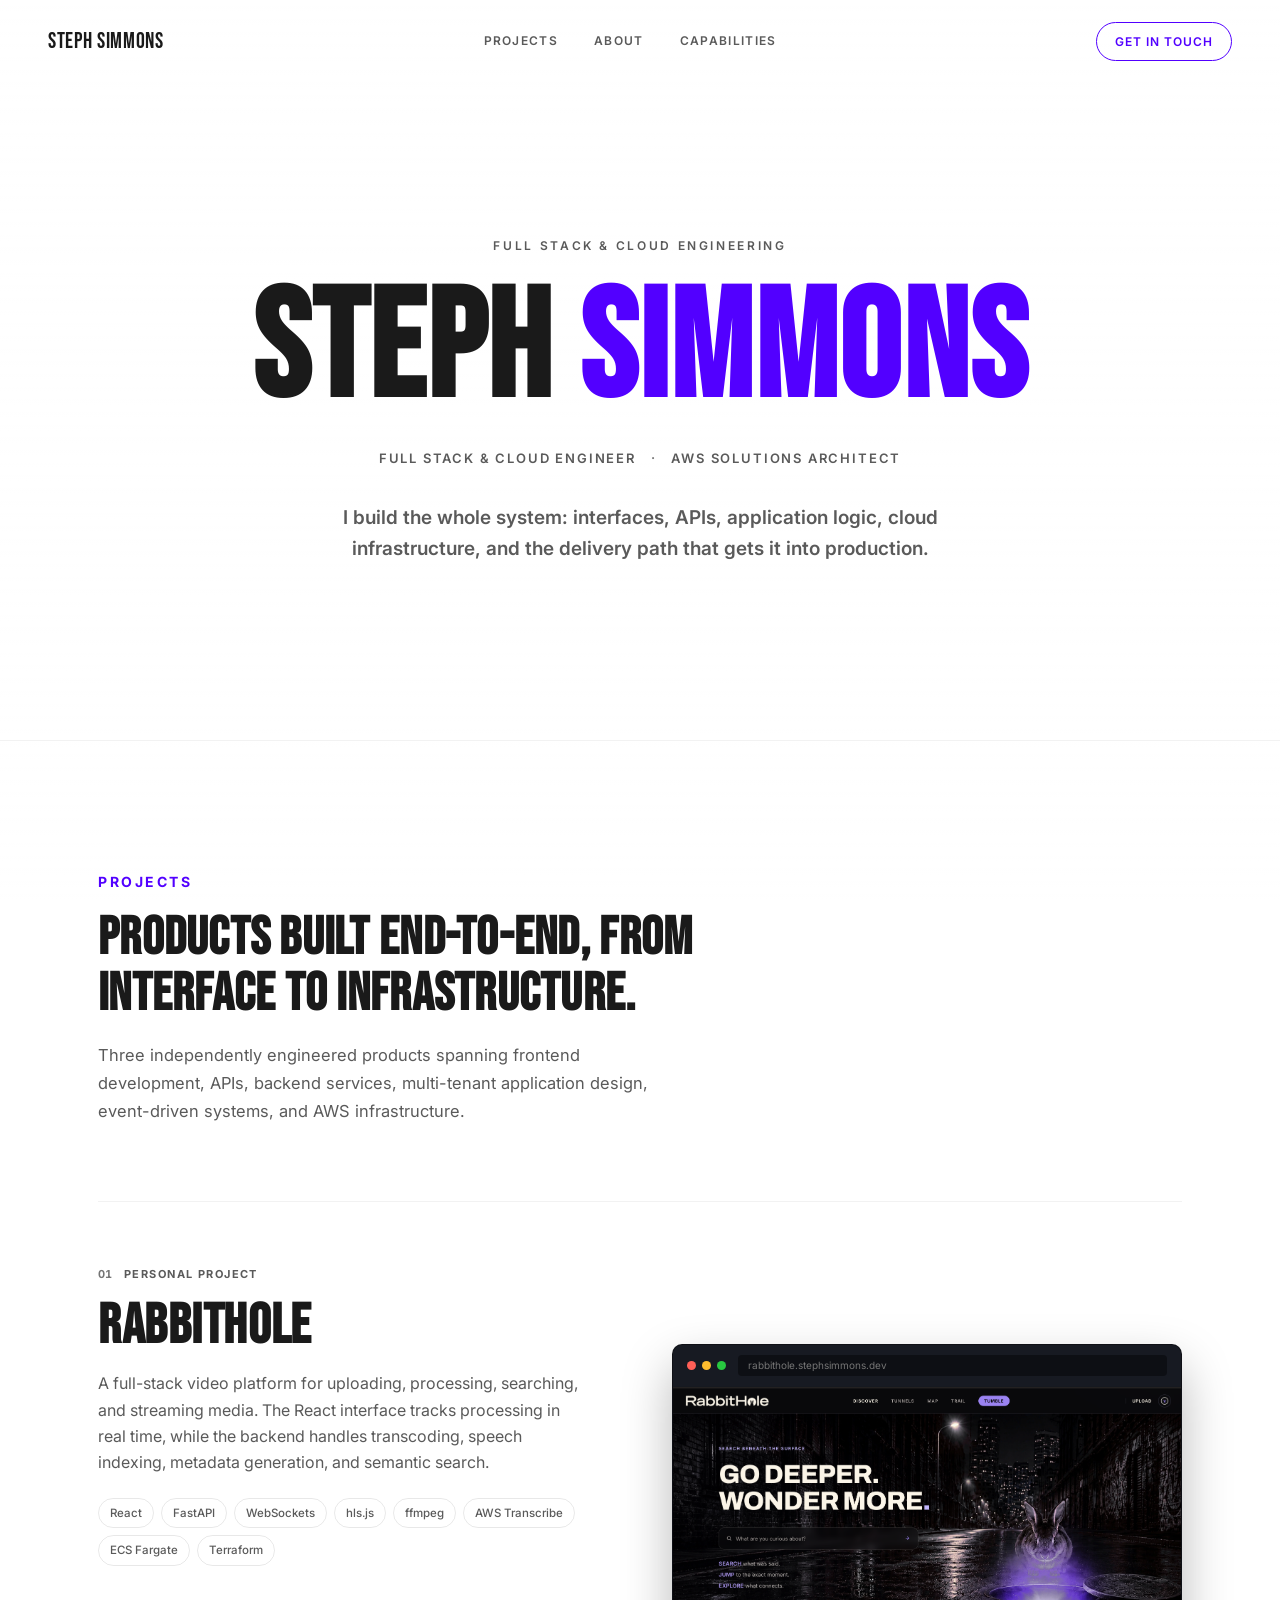
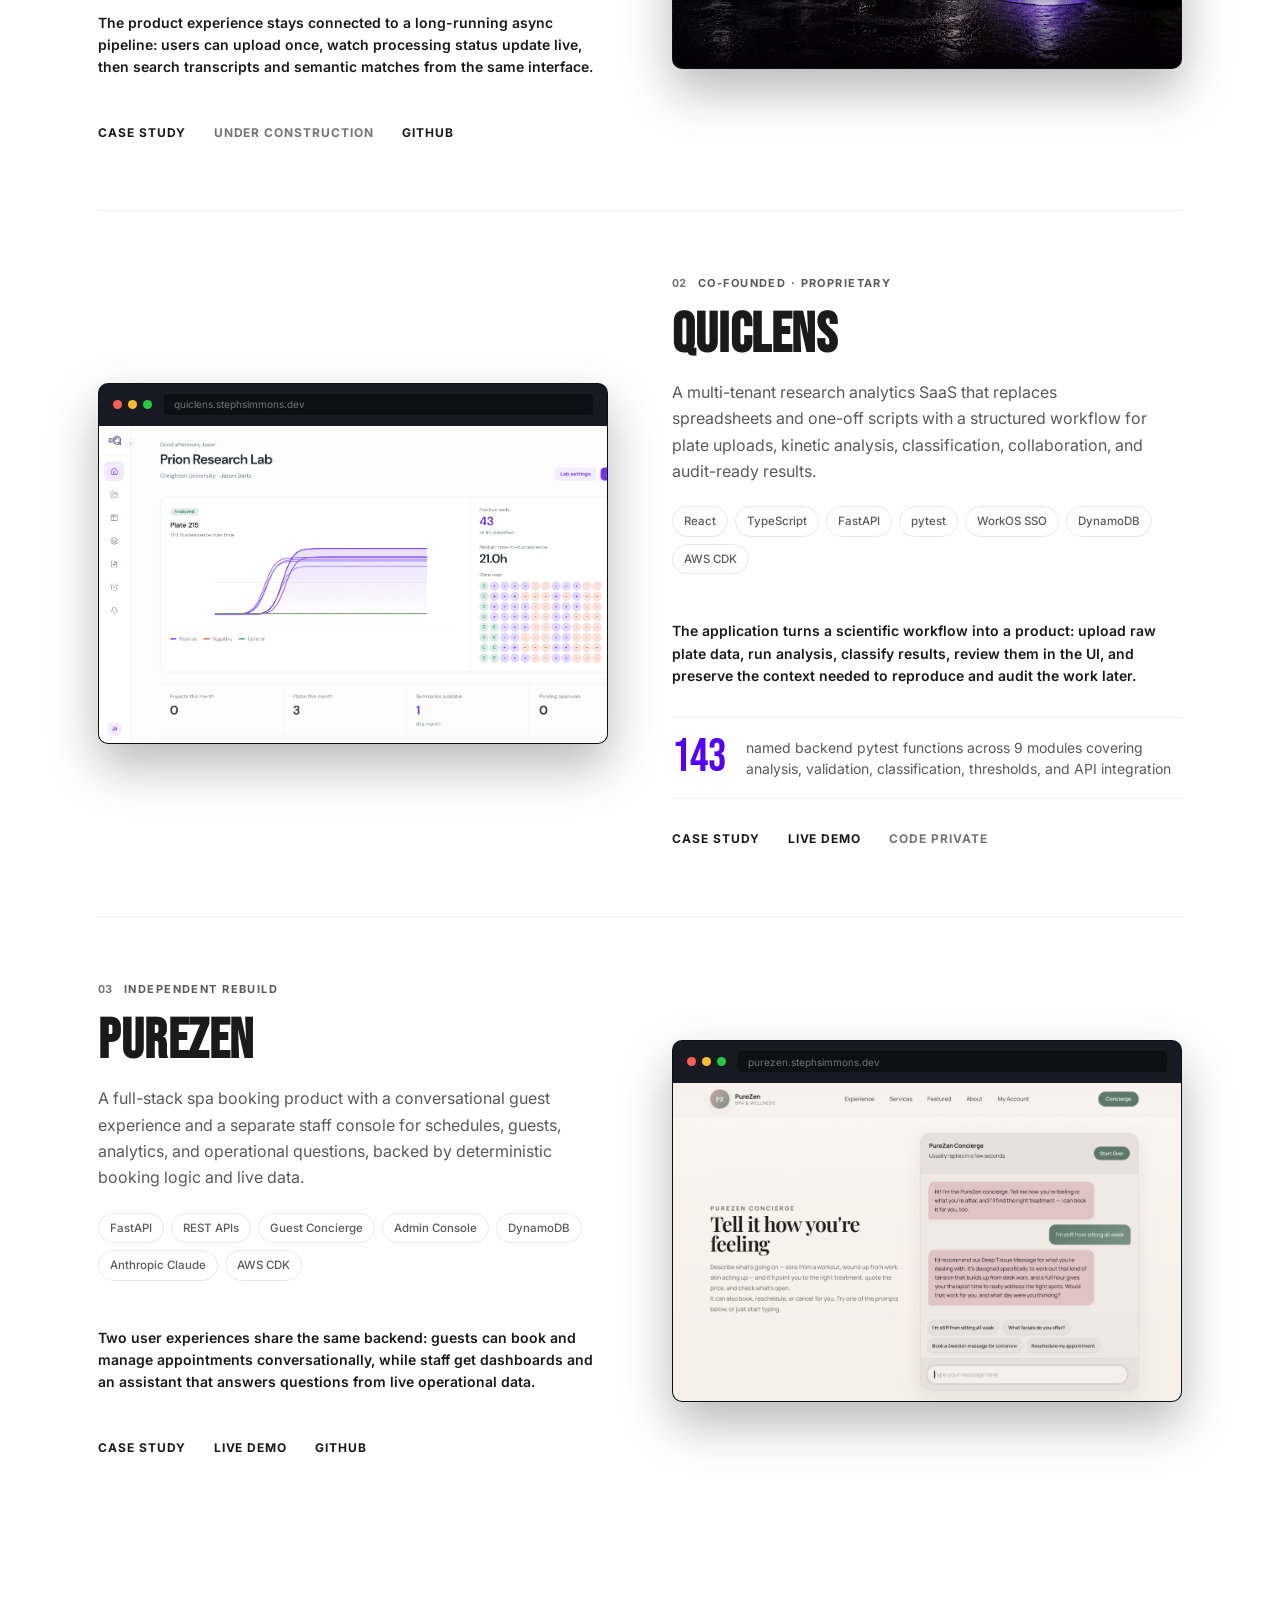
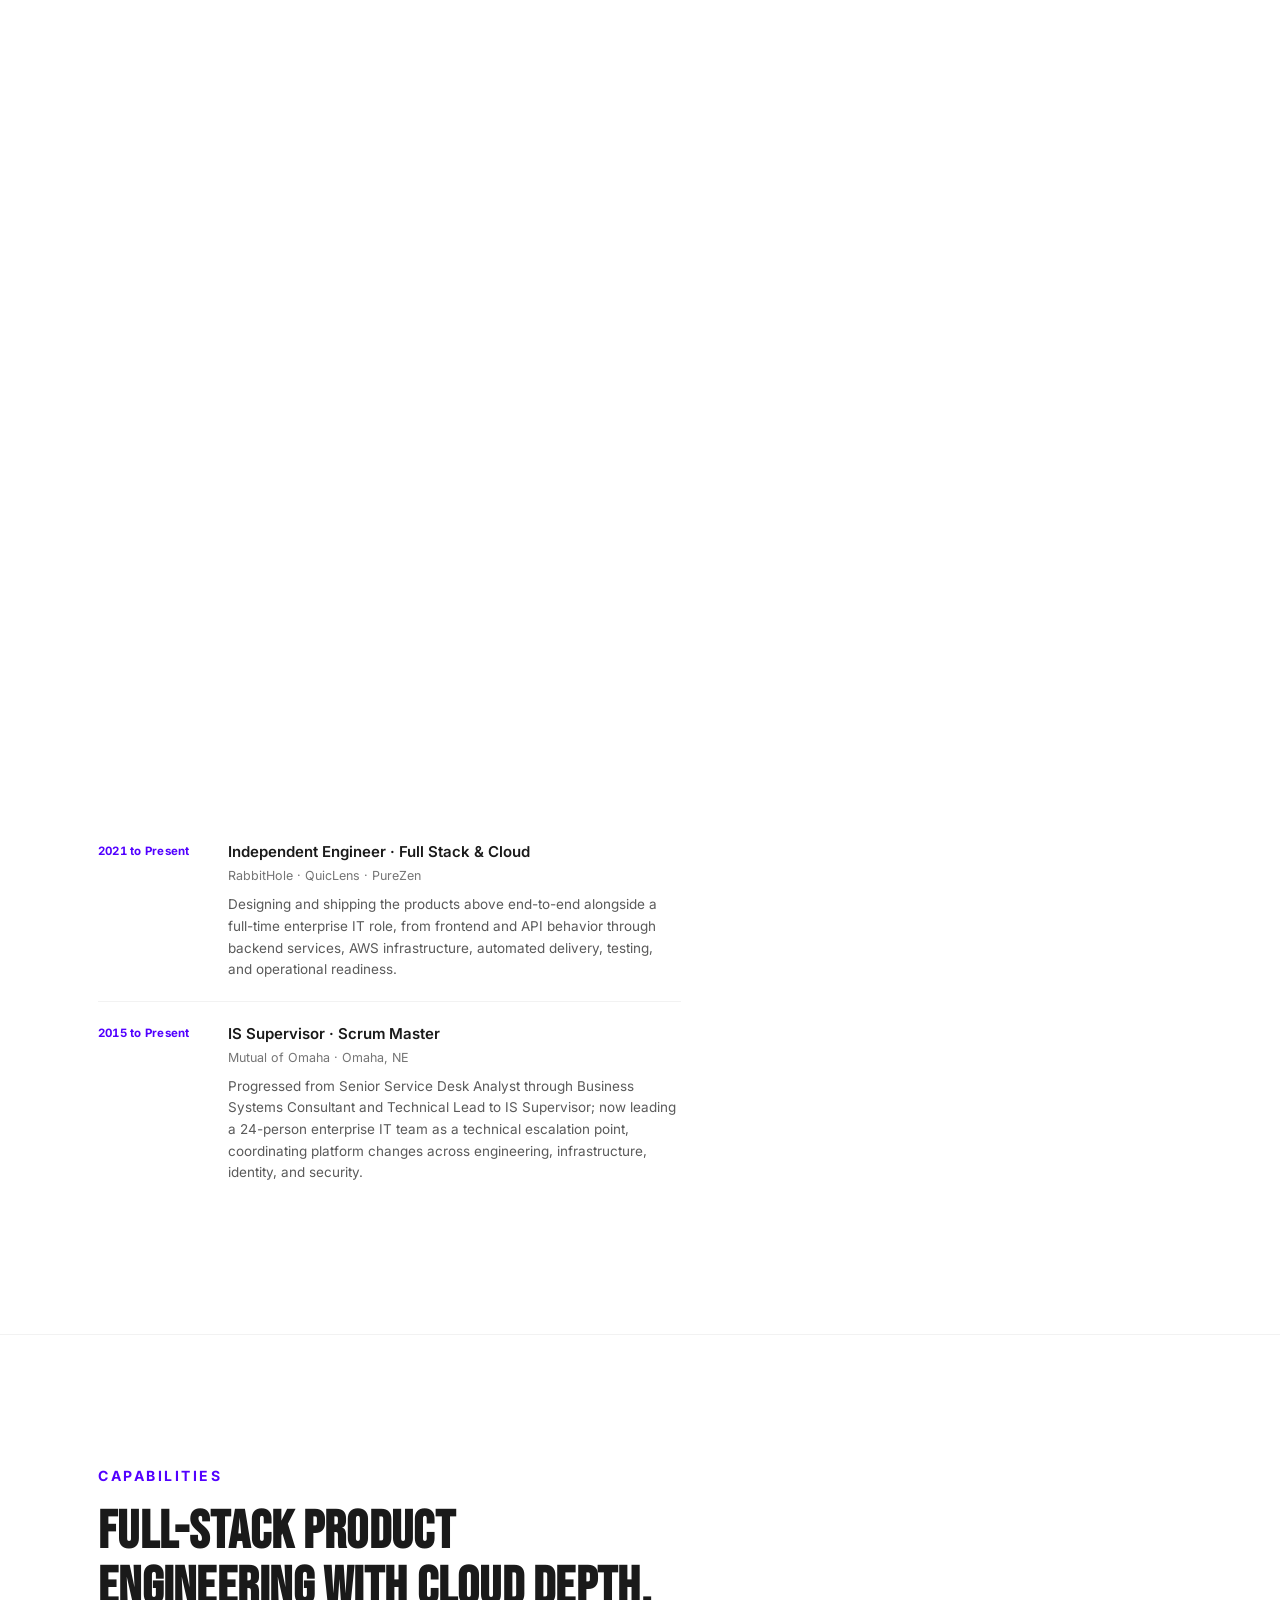
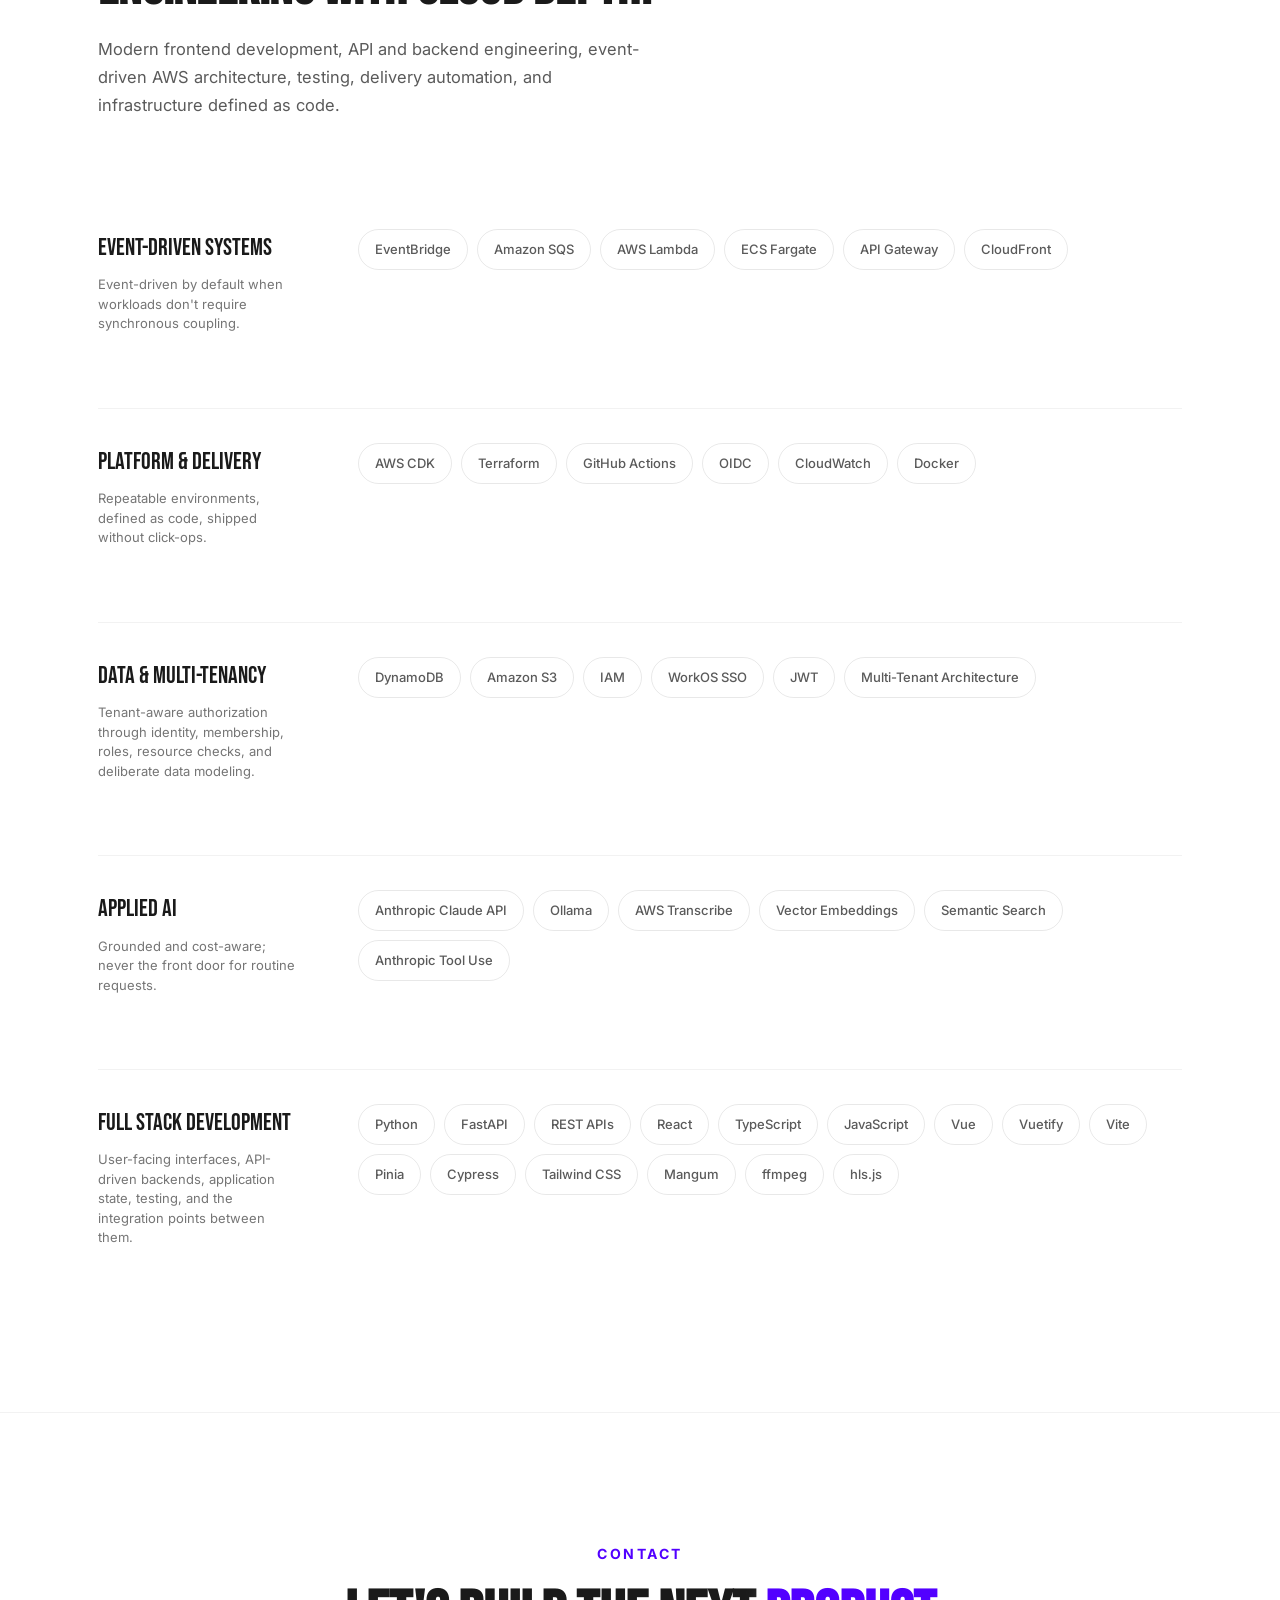
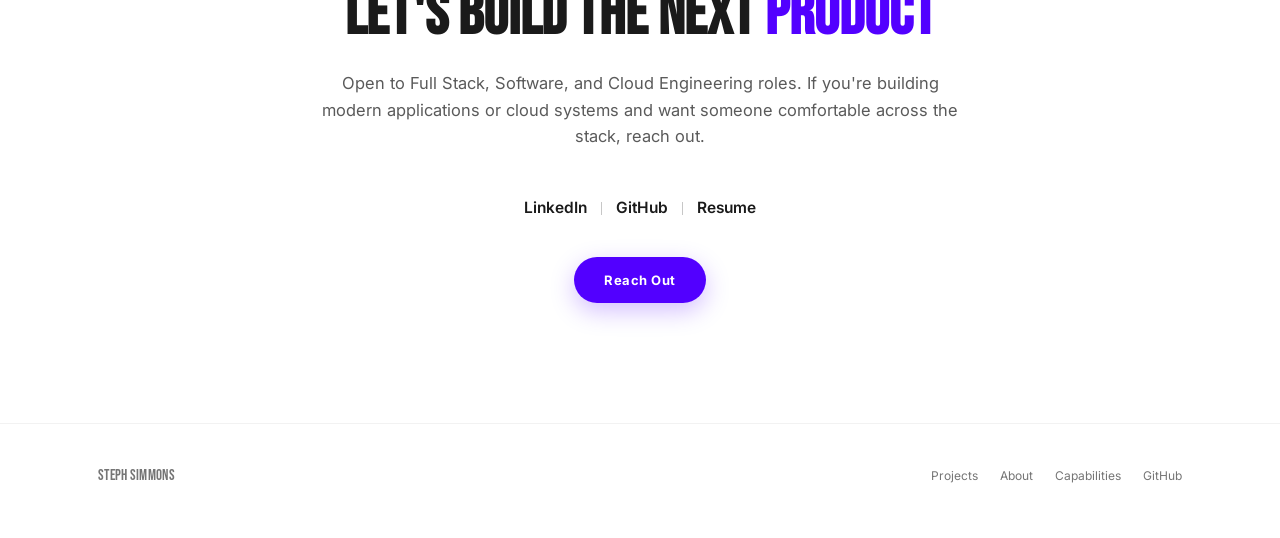
==== commit 6ccdf123: "Rebalance project copy toward full-stack product engineering" ====
--- a/index.html
+++ b/index.html
@@ -703,12 +703,16 @@
 
     <div class="project">
       <div class="project-copy">
+        <div class="project-meta">
+          <span class="project-num">01</span>
+          <span class="project-type">Personal Project</span>
+        </div>
         <h3 class="project-title">RabbitHole</h3>
-        <p class="project-desc">An event-driven video platform where uploads trigger an AI-powered processing pipeline for transcoding, speech indexing, and semantic search across your entire library.</p>
+        <p class="project-desc">A full-stack video platform for uploading, processing, searching, and streaming media. The React interface tracks processing in real time, while the backend handles transcoding, speech indexing, metadata generation, and semantic search.</p>
         <div class="tag-row">
-          <span class="tag">ECS Fargate</span><span class="tag">EventBridge</span><span class="tag">SQS</span><span class="tag">ffmpeg</span><span class="tag">Claude Vision</span><span class="tag">AWS Transcribe</span><span class="tag">Terraform</span><span class="tag">React</span>
-        </div>
-        <div class="insight"><div class="insight-text">ECS Fargate over Lambda for transcoding; ffmpeg workloads are CPU-bound and long-running, and Lambda's 15-minute limit and cold starts would have killed the experience.</div></div>
+          <span class="tag">React</span><span class="tag">FastAPI</span><span class="tag">WebSockets</span><span class="tag">hls.js</span><span class="tag">ffmpeg</span><span class="tag">AWS Transcribe</span><span class="tag">ECS Fargate</span><span class="tag">Terraform</span>
+        </div>
+        <div class="insight"><div class="insight-text">The product experience stays connected to a long-running async pipeline: users can upload once, watch processing status update live, then search transcripts and semantic matches from the same interface.</div></div>
         <div class="project-links">
           <a href="rabbithole.html" class="project-link">Case Study</a>
           <span class="project-link disabled">Under Construction</span>
@@ -728,12 +732,16 @@
 
     <div class="project reverse">
       <div class="project-copy">
+        <div class="project-meta">
+          <span class="project-num">02</span>
+          <span class="project-type">Co-Founded &middot; Proprietary</span>
+        </div>
         <h3 class="project-title">QuicLens</h3>
-        <p class="project-desc">A multi-tenant research analytics SaaS for neurodegenerative disease labs, replacing manual R scripts and Excel with structured, cloud-native plate analysis and audit-ready records.</p>
+        <p class="project-desc">A multi-tenant research analytics SaaS that replaces spreadsheets and one-off scripts with a structured workflow for plate uploads, kinetic analysis, classification, collaboration, and audit-ready results.</p>
         <div class="tag-row">
-          <span class="tag">AWS CDK</span><span class="tag">Lambda (Docker)</span><span class="tag">API Gateway</span><span class="tag">DynamoDB</span><span class="tag">WorkOS SSO</span><span class="tag">Anthropic API</span><span class="tag">TypeScript</span>
-        </div>
-        <div class="insight"><div class="insight-text">Tenant authorization is explicit. WorkOS verifies identity; organization and lab membership, role checks, and resource-level access rules determine what each user can read or change.</div></div>
+          <span class="tag">React</span><span class="tag">TypeScript</span><span class="tag">FastAPI</span><span class="tag">pytest</span><span class="tag">WorkOS SSO</span><span class="tag">DynamoDB</span><span class="tag">AWS CDK</span>
+        </div>
+        <div class="insight"><div class="insight-text">The application turns a scientific workflow into a product: upload raw plate data, run analysis, classify results, review them in the UI, and preserve the context needed to reproduce and audit the work later.</div></div>
         <div class="proof-stat"><span class="num">143</span><span class="label">named backend pytest functions across 9 modules covering analysis, validation, classification, thresholds, and API integration</span></div>
         <div class="project-links">
           <a href="quiclens.html" class="project-link">Case Study</a>
@@ -754,12 +762,16 @@
 
     <div class="project">
       <div class="project-copy">
+        <div class="project-meta">
+          <span class="project-num">03</span>
+          <span class="project-type">Independent Rebuild</span>
+        </div>
         <h3 class="project-title">PureZen</h3>
-        <p class="project-desc">A spa booking platform re-platformed across three infrastructure generations: AWS Academy on EC2/VPC/ALB, Vercel + Hetzner, and a final AWS serverless architecture built with Lambda, API Gateway, S3, CloudFront, DynamoDB, and CDK.</p>
+        <p class="project-desc">A full-stack spa booking product with a conversational guest experience and a separate staff console for schedules, guests, analytics, and operational questions, backed by deterministic booking logic and live data.</p>
         <div class="tag-row">
-          <span class="tag">AWS CDK</span><span class="tag">Lambda</span><span class="tag">API Gateway</span><span class="tag">DynamoDB</span><span class="tag">S3 + CloudFront</span><span class="tag">Anthropic Claude</span><span class="tag">FastAPI</span>
-        </div>
-        <div class="insight"><div class="insight-text">Never answers from memory. Services resolve against the real catalog, availability comes from DynamoDB, and booking actions are deterministic state machines.</div></div>
+          <span class="tag">FastAPI</span><span class="tag">REST APIs</span><span class="tag">Guest Concierge</span><span class="tag">Admin Console</span><span class="tag">DynamoDB</span><span class="tag">Anthropic Claude</span><span class="tag">AWS CDK</span>
+        </div>
+        <div class="insight"><div class="insight-text">Two user experiences share the same backend: guests can book and manage appointments conversationally, while staff get dashboards and an assistant that answers questions from live operational data.</div></div>
         <div class="project-links">
           <a href="purezen.html" class="project-link">Case Study</a>
           <a href="https://purezen.stephsimmons.dev" target="_blank" rel="noopener noreferrer" class="project-link">Live Demo</a>
@@ -858,7 +870,7 @@
   <div class="shell">
     <div class="contact-inner">
       <div class="eyebrow" style="text-align:center;">Contact</div>
-      <h2 class="contact-title">Let's build the next <span class="accent">product.</span></h2>
+      <h2 class="contact-title">Let's build the next <span class="accent">product</span></h2>
       <p class="contact-body">Open to Full Stack, Software, and Cloud Engineering roles. If you're building modern applications or cloud systems and want someone comfortable across the stack, reach out.</p>
       <div class="contact-links">
         <a href="https://linkedin.com/in/ssimmonsne" target="_blank" rel="noopener noreferrer">LinkedIn</a>
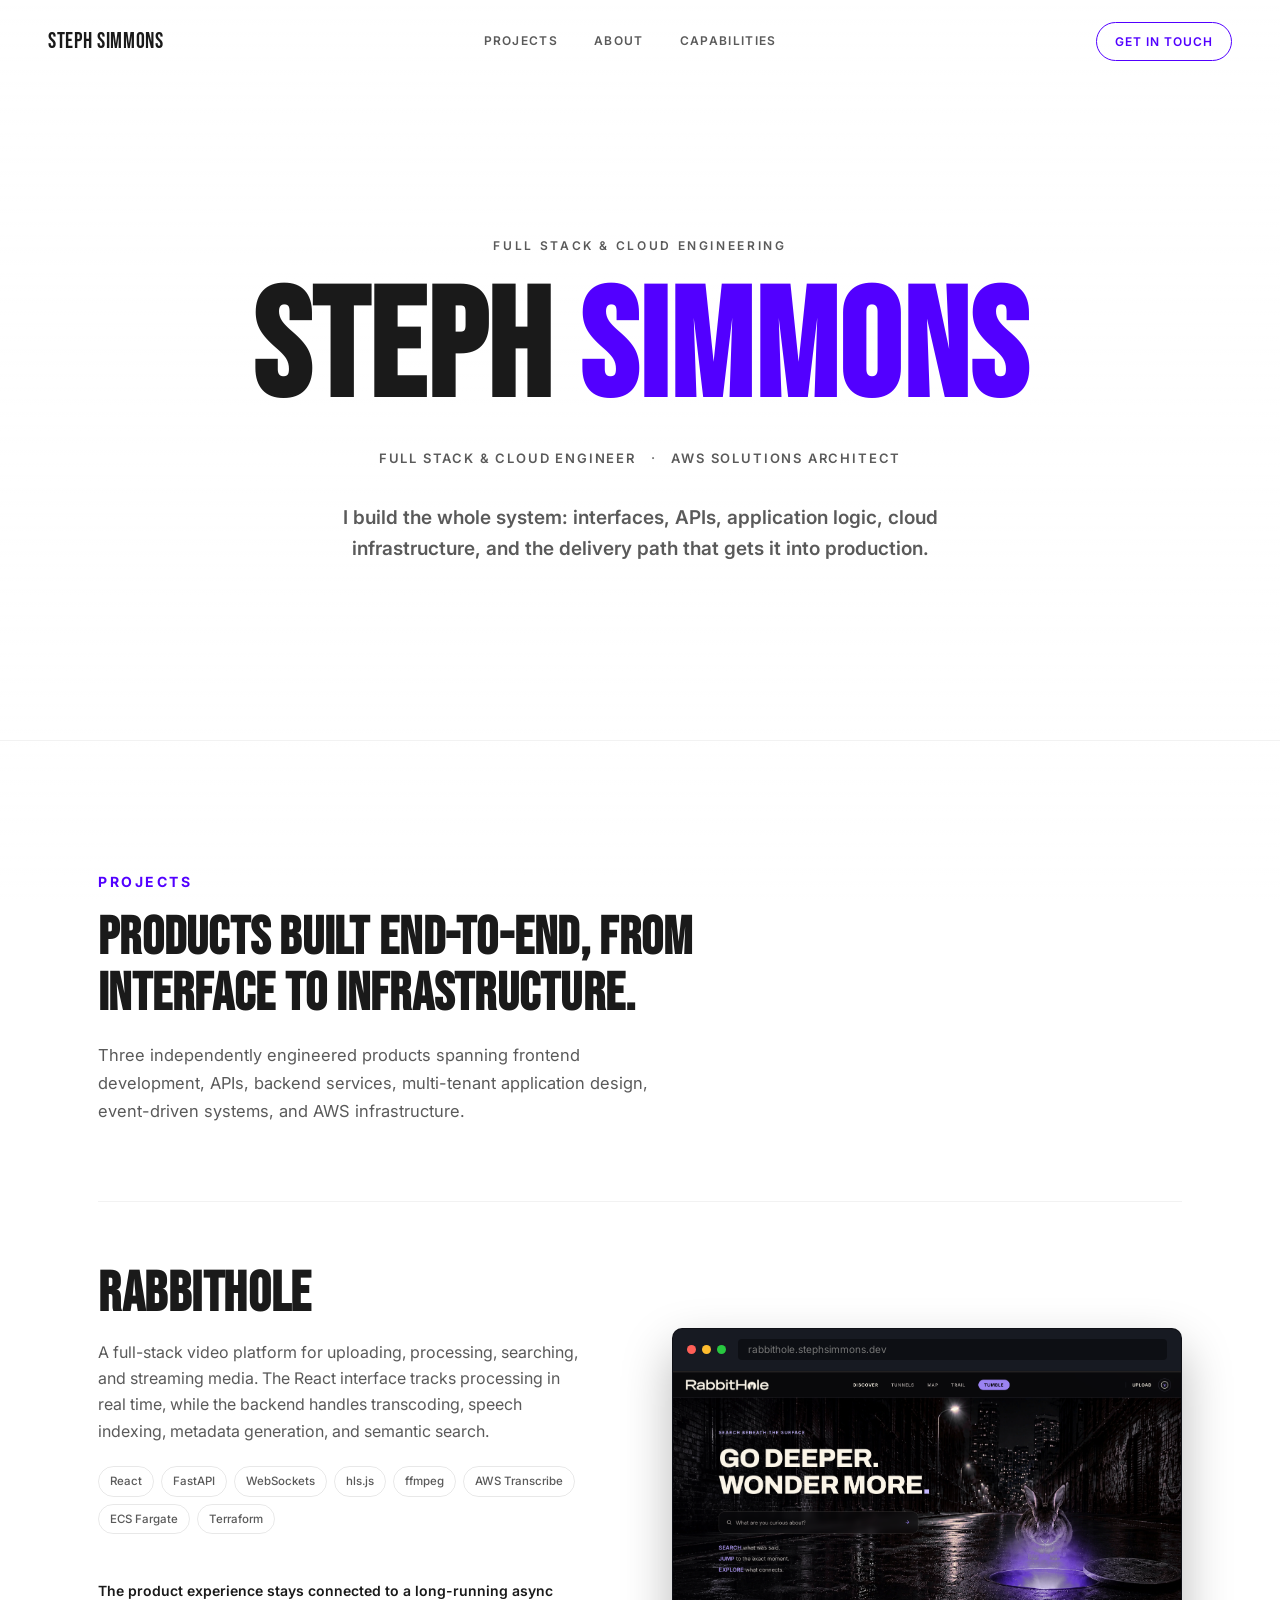
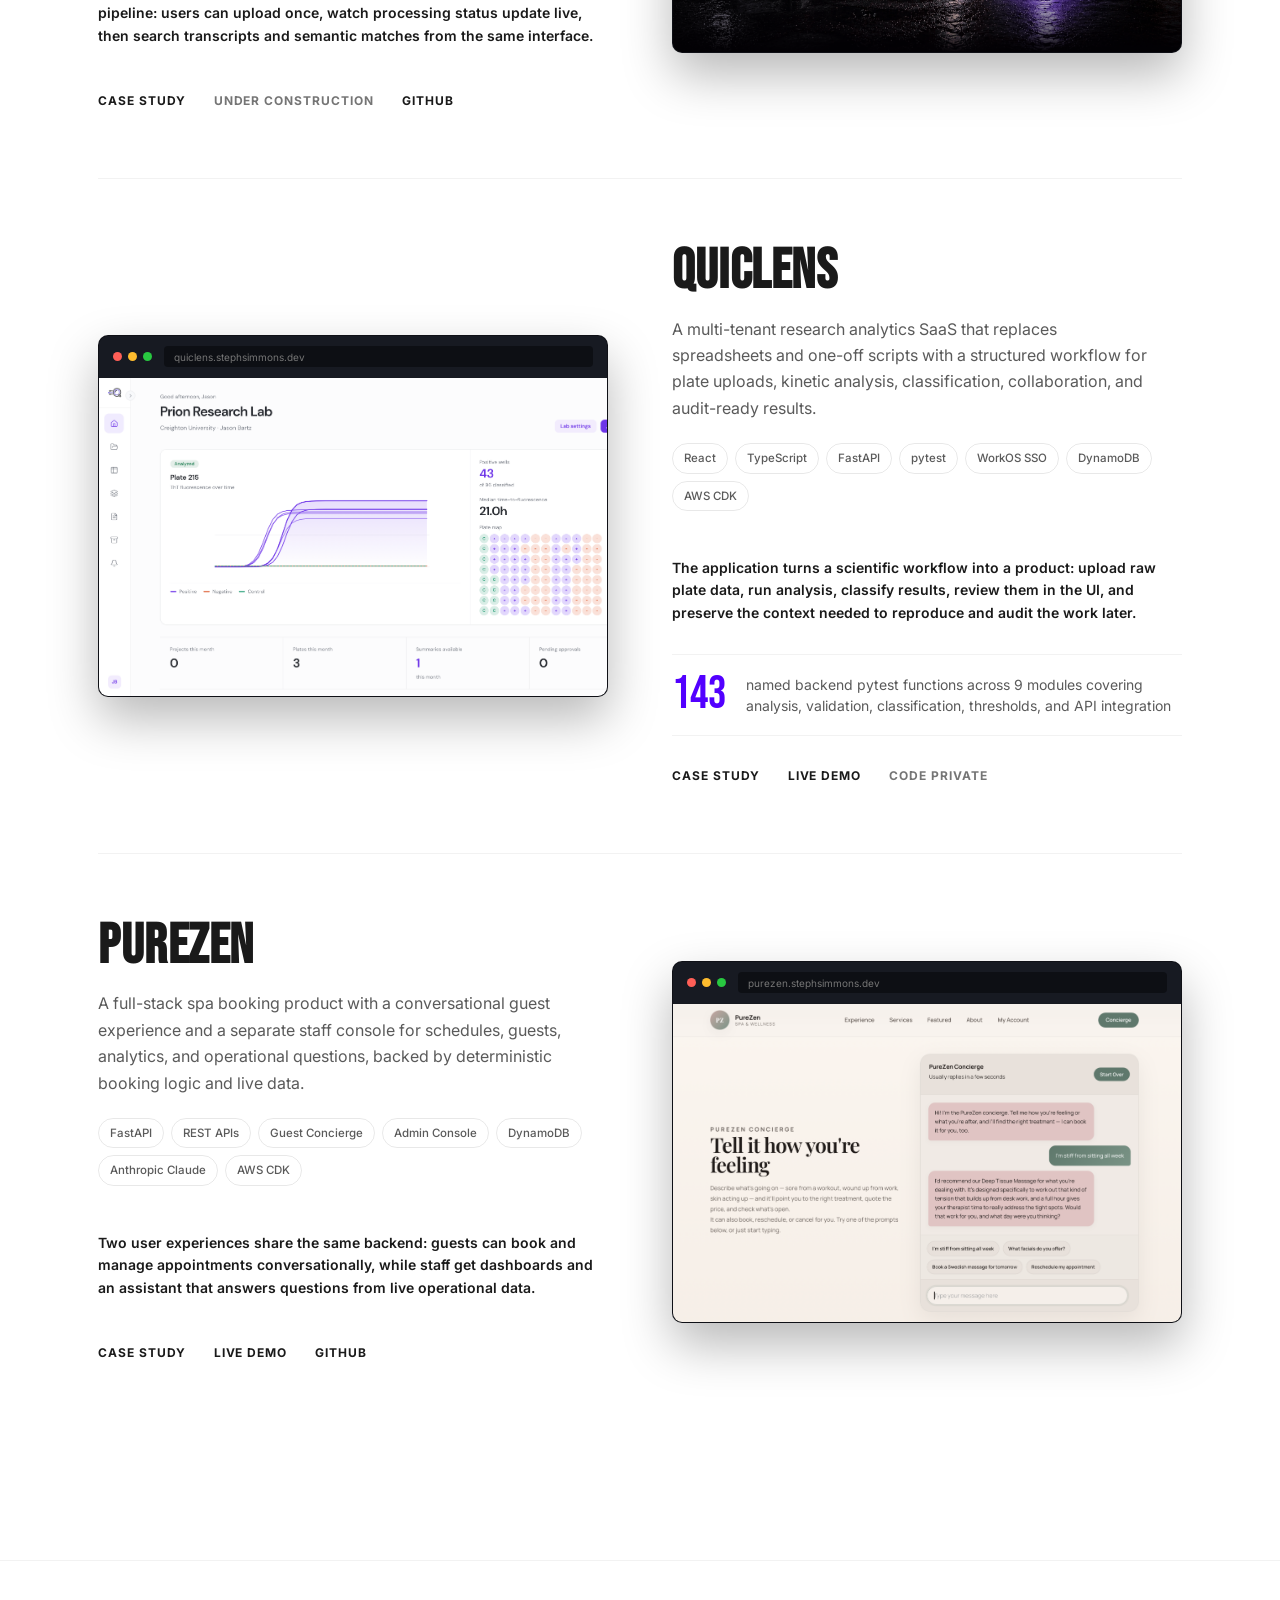
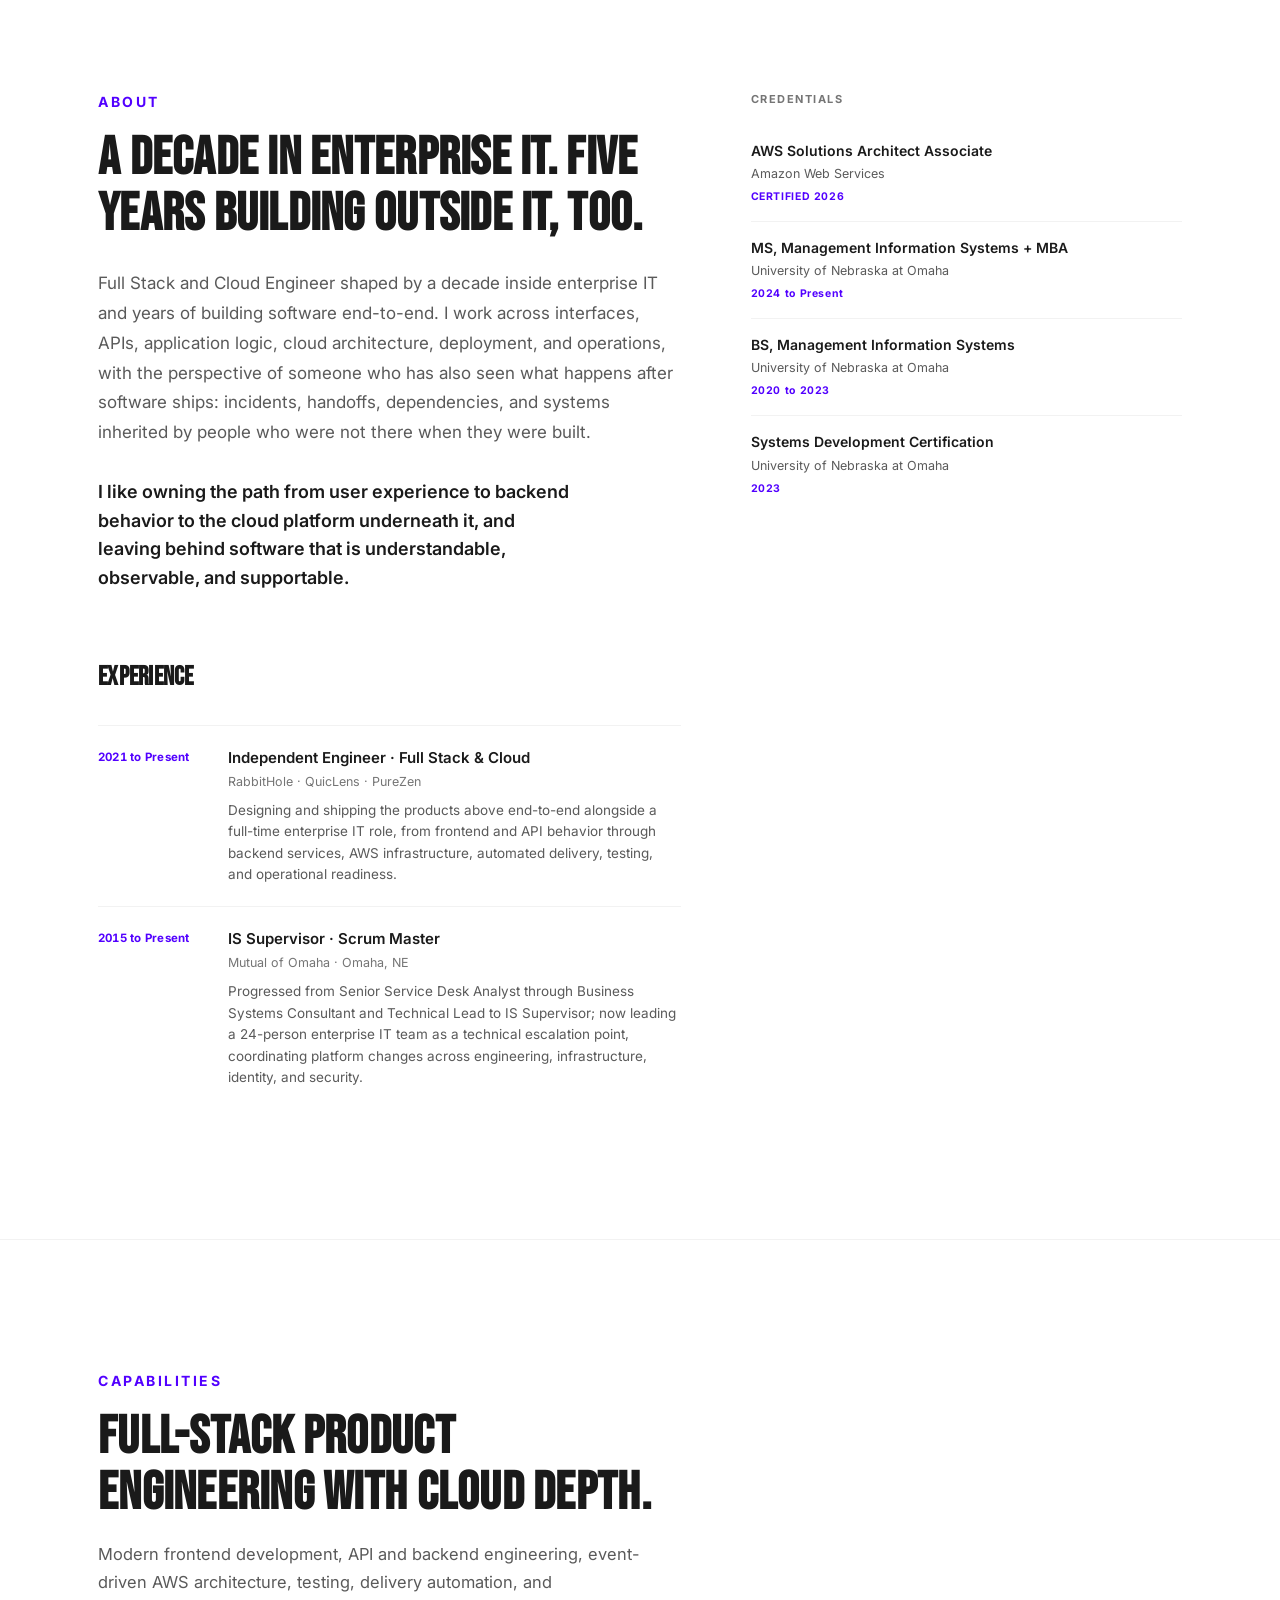
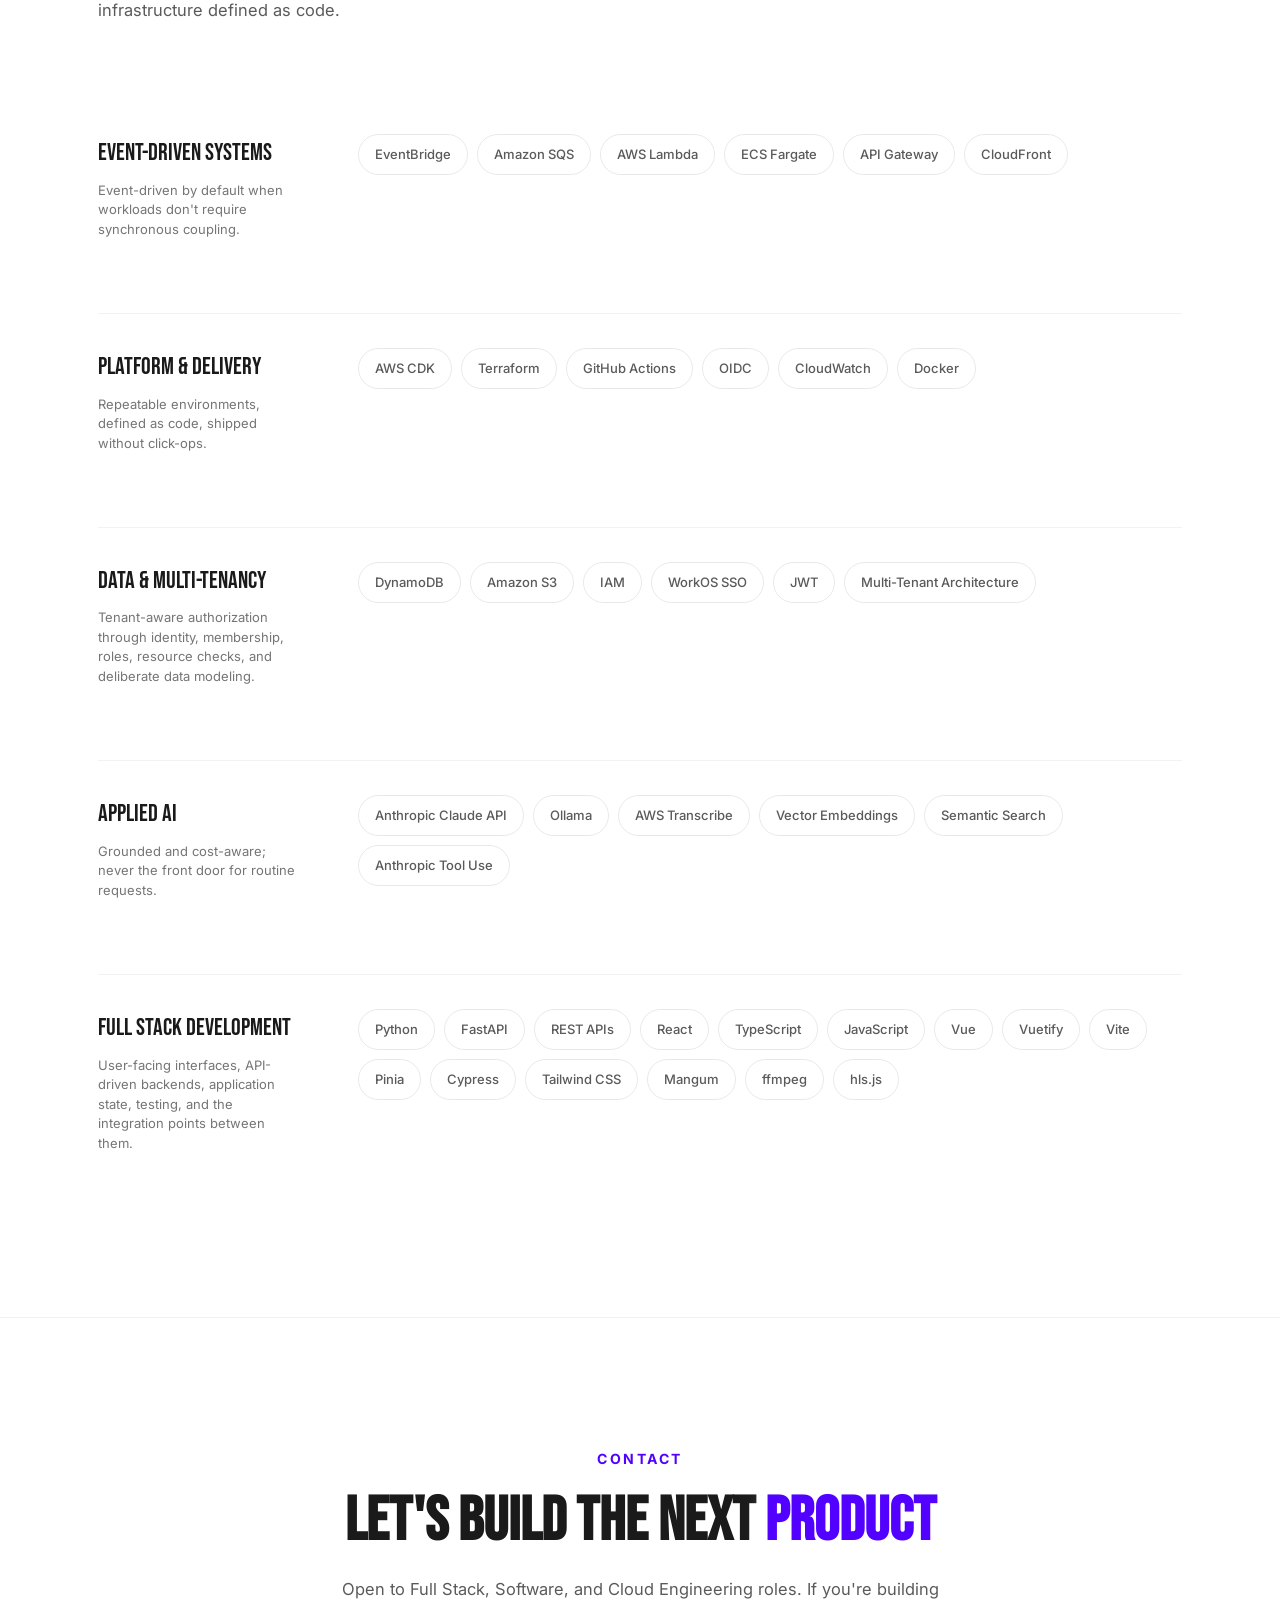
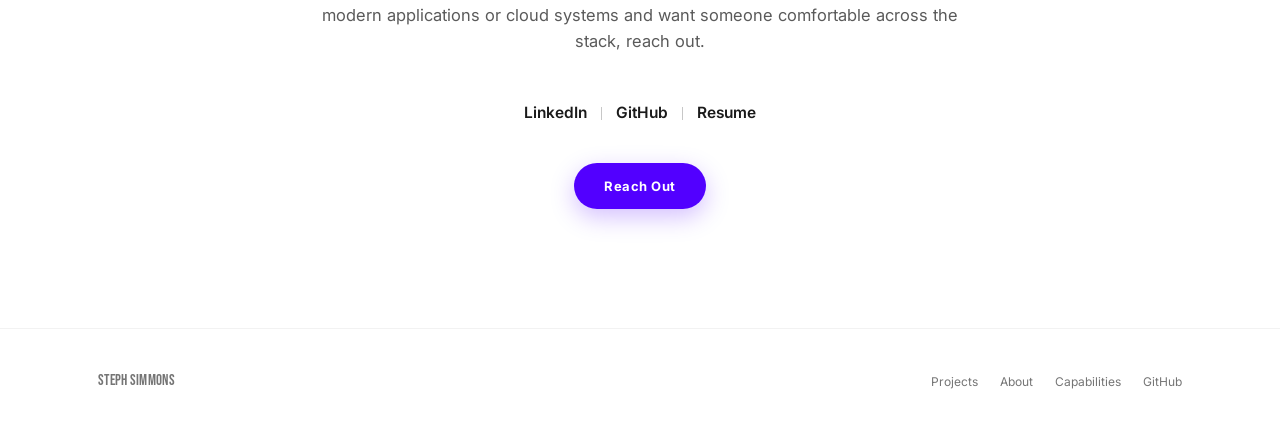
==== commit d1568bd1: "Merge pull request #17 from jetty-setter/remove-project-eyebrows Remove project eyebrow labels" ====
--- a/index.html
+++ b/index.html
@@ -703,10 +703,6 @@
 
     <div class="project">
       <div class="project-copy">
-        <div class="project-meta">
-          <span class="project-num">01</span>
-          <span class="project-type">Personal Project</span>
-        </div>
         <h3 class="project-title">RabbitHole</h3>
         <p class="project-desc">A full-stack video platform for uploading, processing, searching, and streaming media. The React interface tracks processing in real time, while the backend handles transcoding, speech indexing, metadata generation, and semantic search.</p>
         <div class="tag-row">
@@ -732,10 +728,6 @@
 
     <div class="project reverse">
       <div class="project-copy">
-        <div class="project-meta">
-          <span class="project-num">02</span>
-          <span class="project-type">Co-Founded &middot; Proprietary</span>
-        </div>
         <h3 class="project-title">QuicLens</h3>
         <p class="project-desc">A multi-tenant research analytics SaaS that replaces spreadsheets and one-off scripts with a structured workflow for plate uploads, kinetic analysis, classification, collaboration, and audit-ready results.</p>
         <div class="tag-row">
@@ -762,10 +754,6 @@
 
     <div class="project">
       <div class="project-copy">
-        <div class="project-meta">
-          <span class="project-num">03</span>
-          <span class="project-type">Independent Rebuild</span>
-        </div>
         <h3 class="project-title">PureZen</h3>
         <p class="project-desc">A full-stack spa booking product with a conversational guest experience and a separate staff console for schedules, guests, analytics, and operational questions, backed by deterministic booking logic and live data.</p>
         <div class="tag-row">
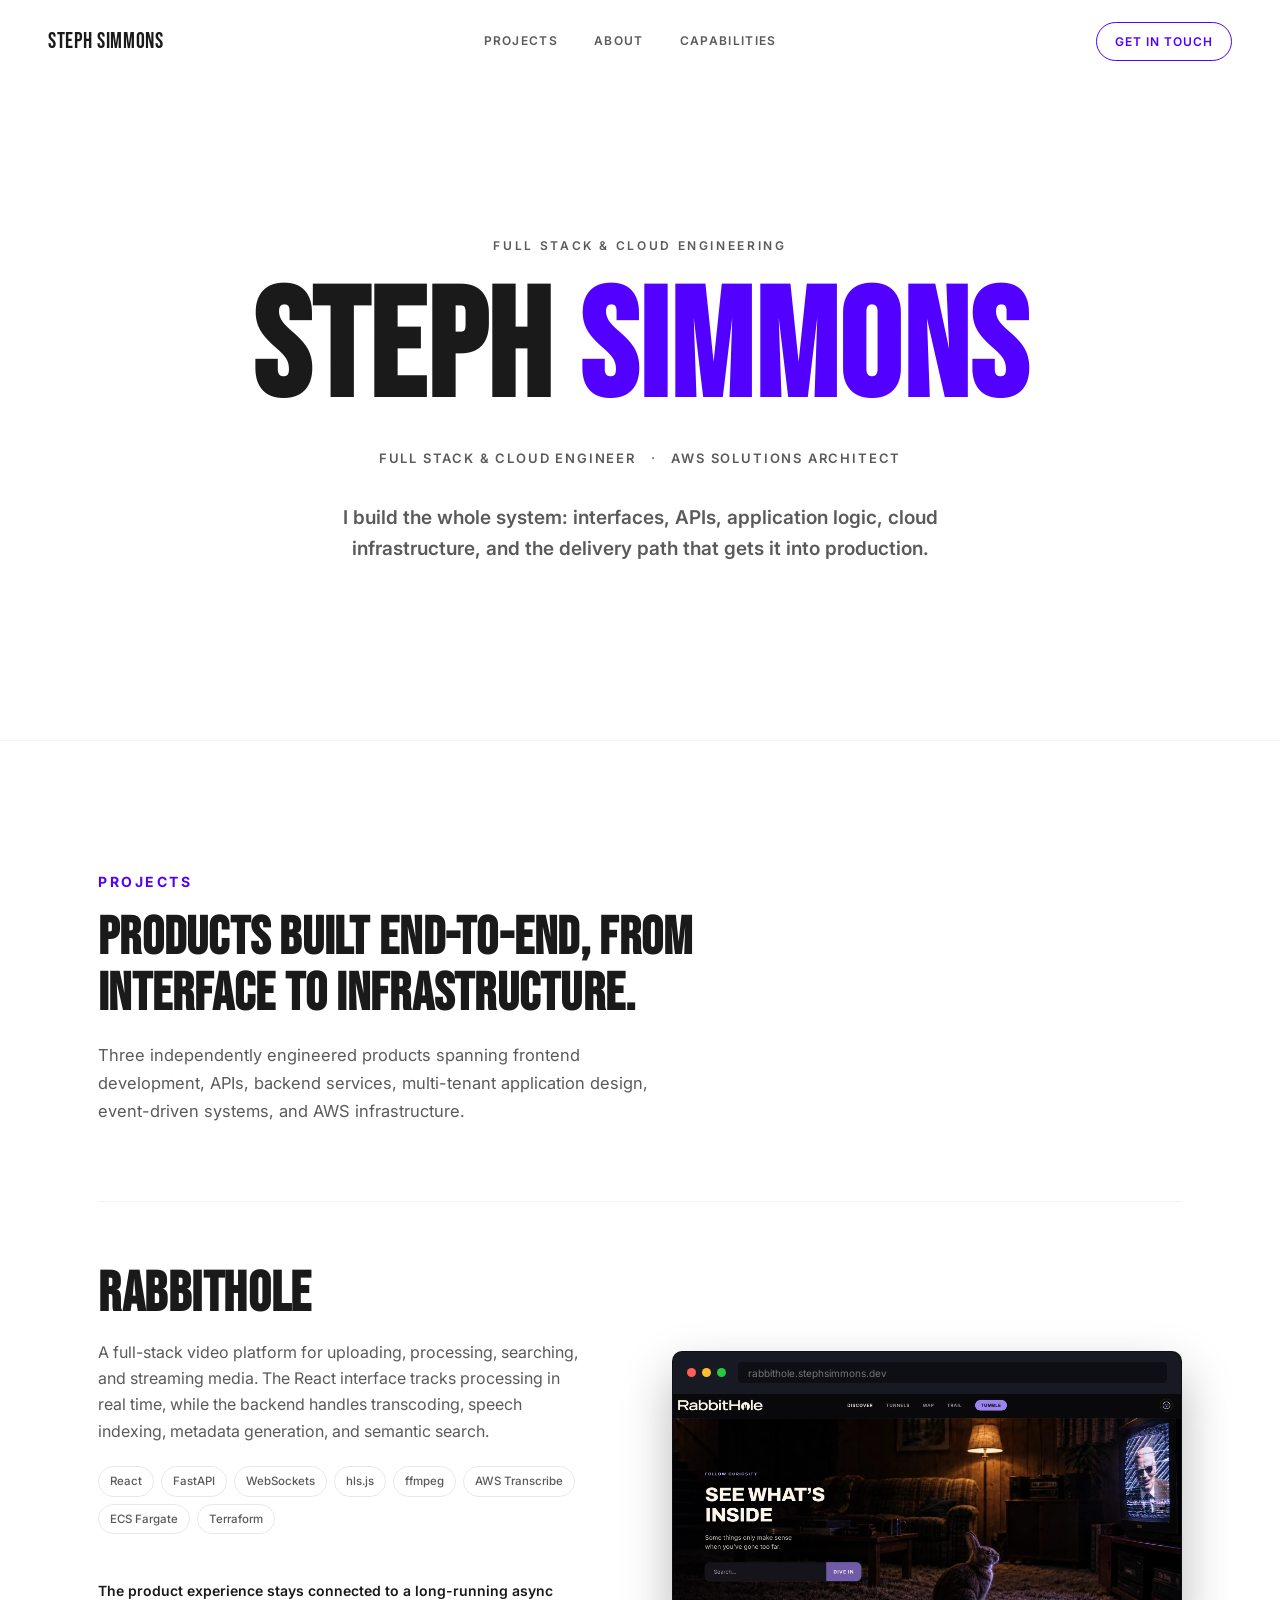
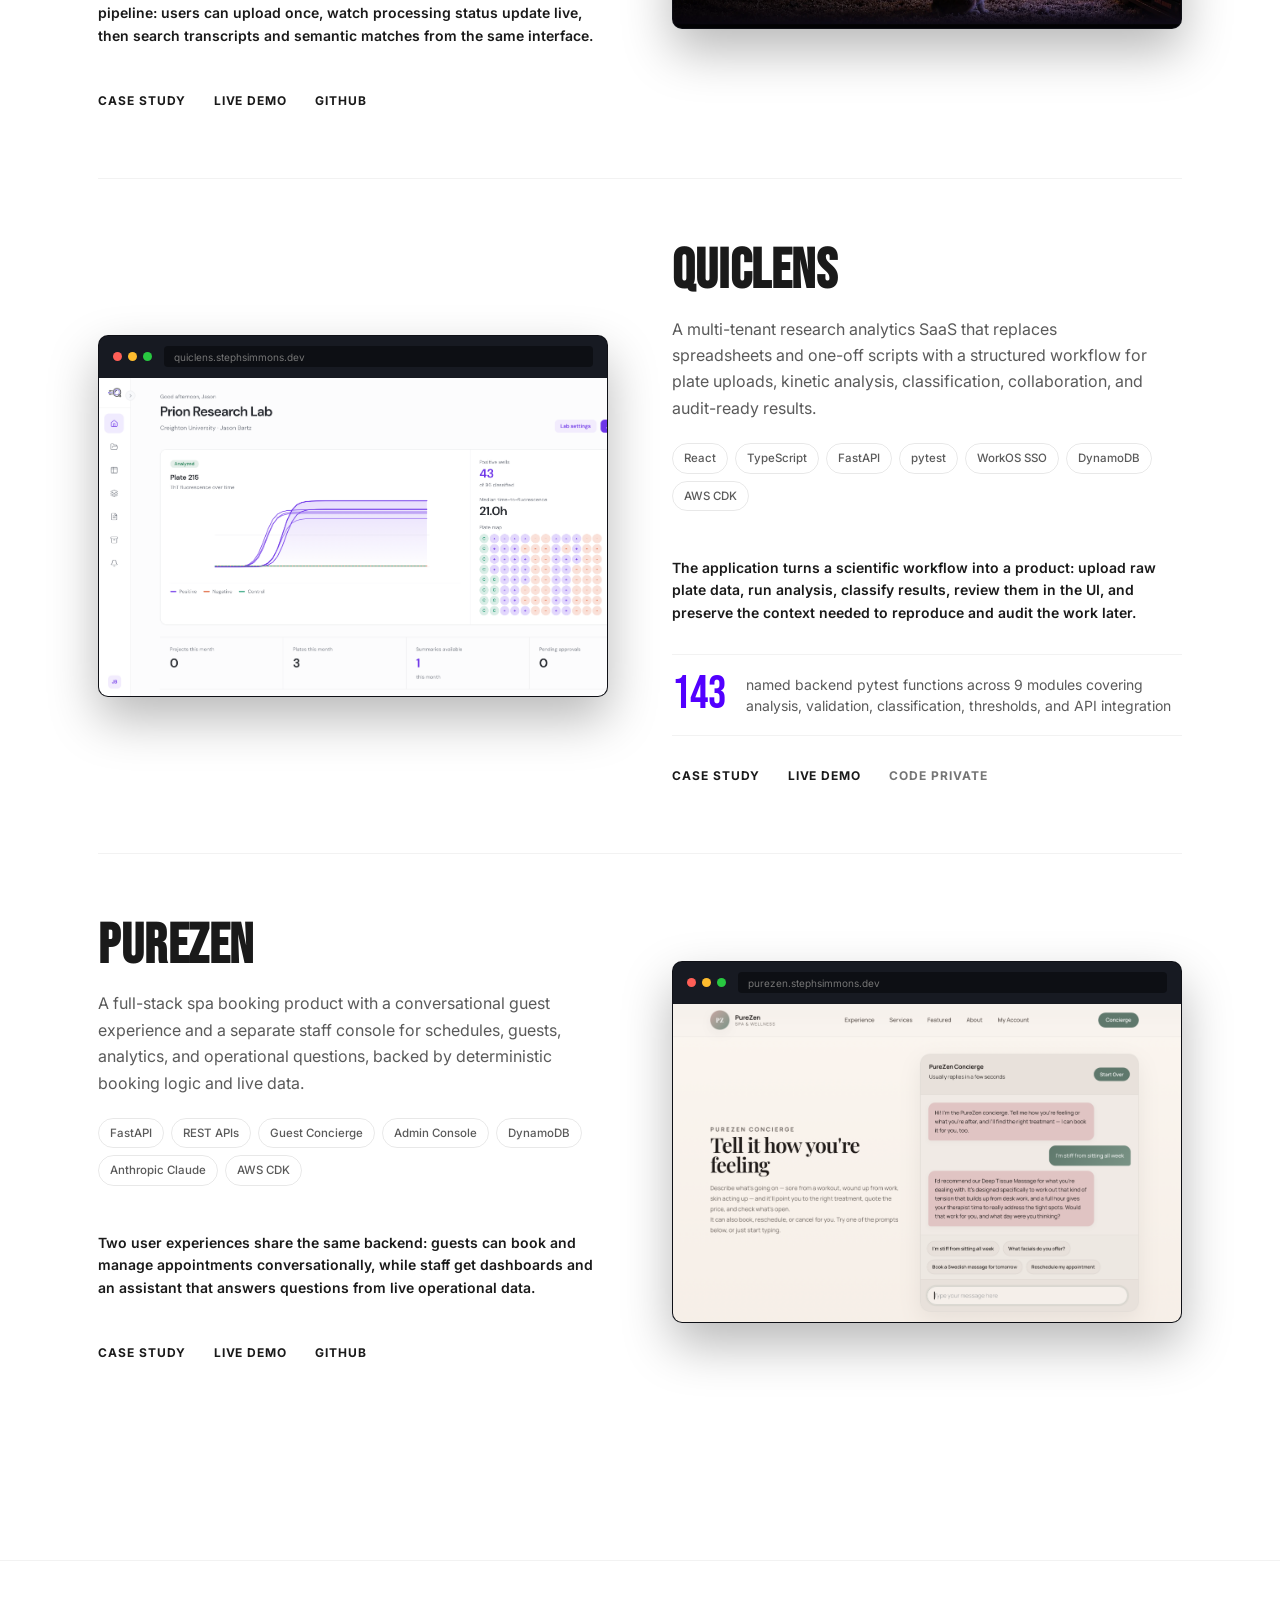
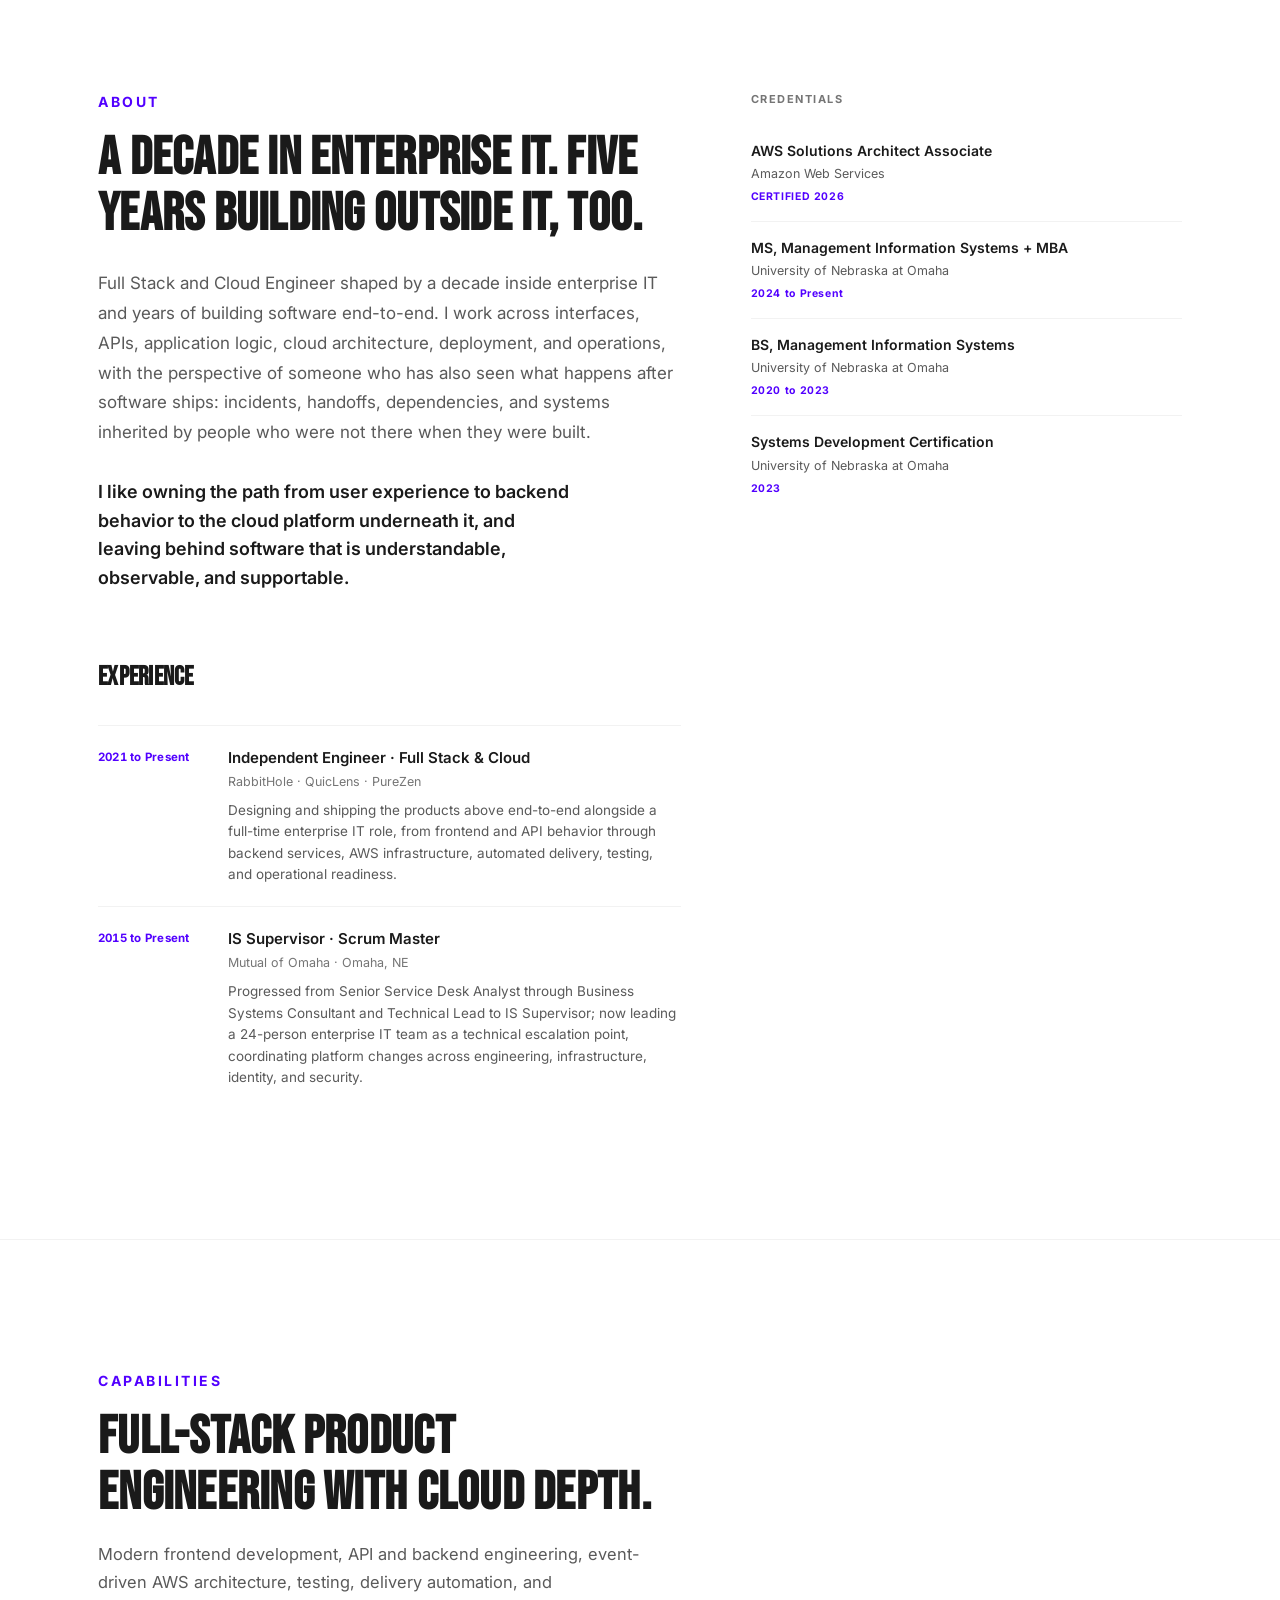
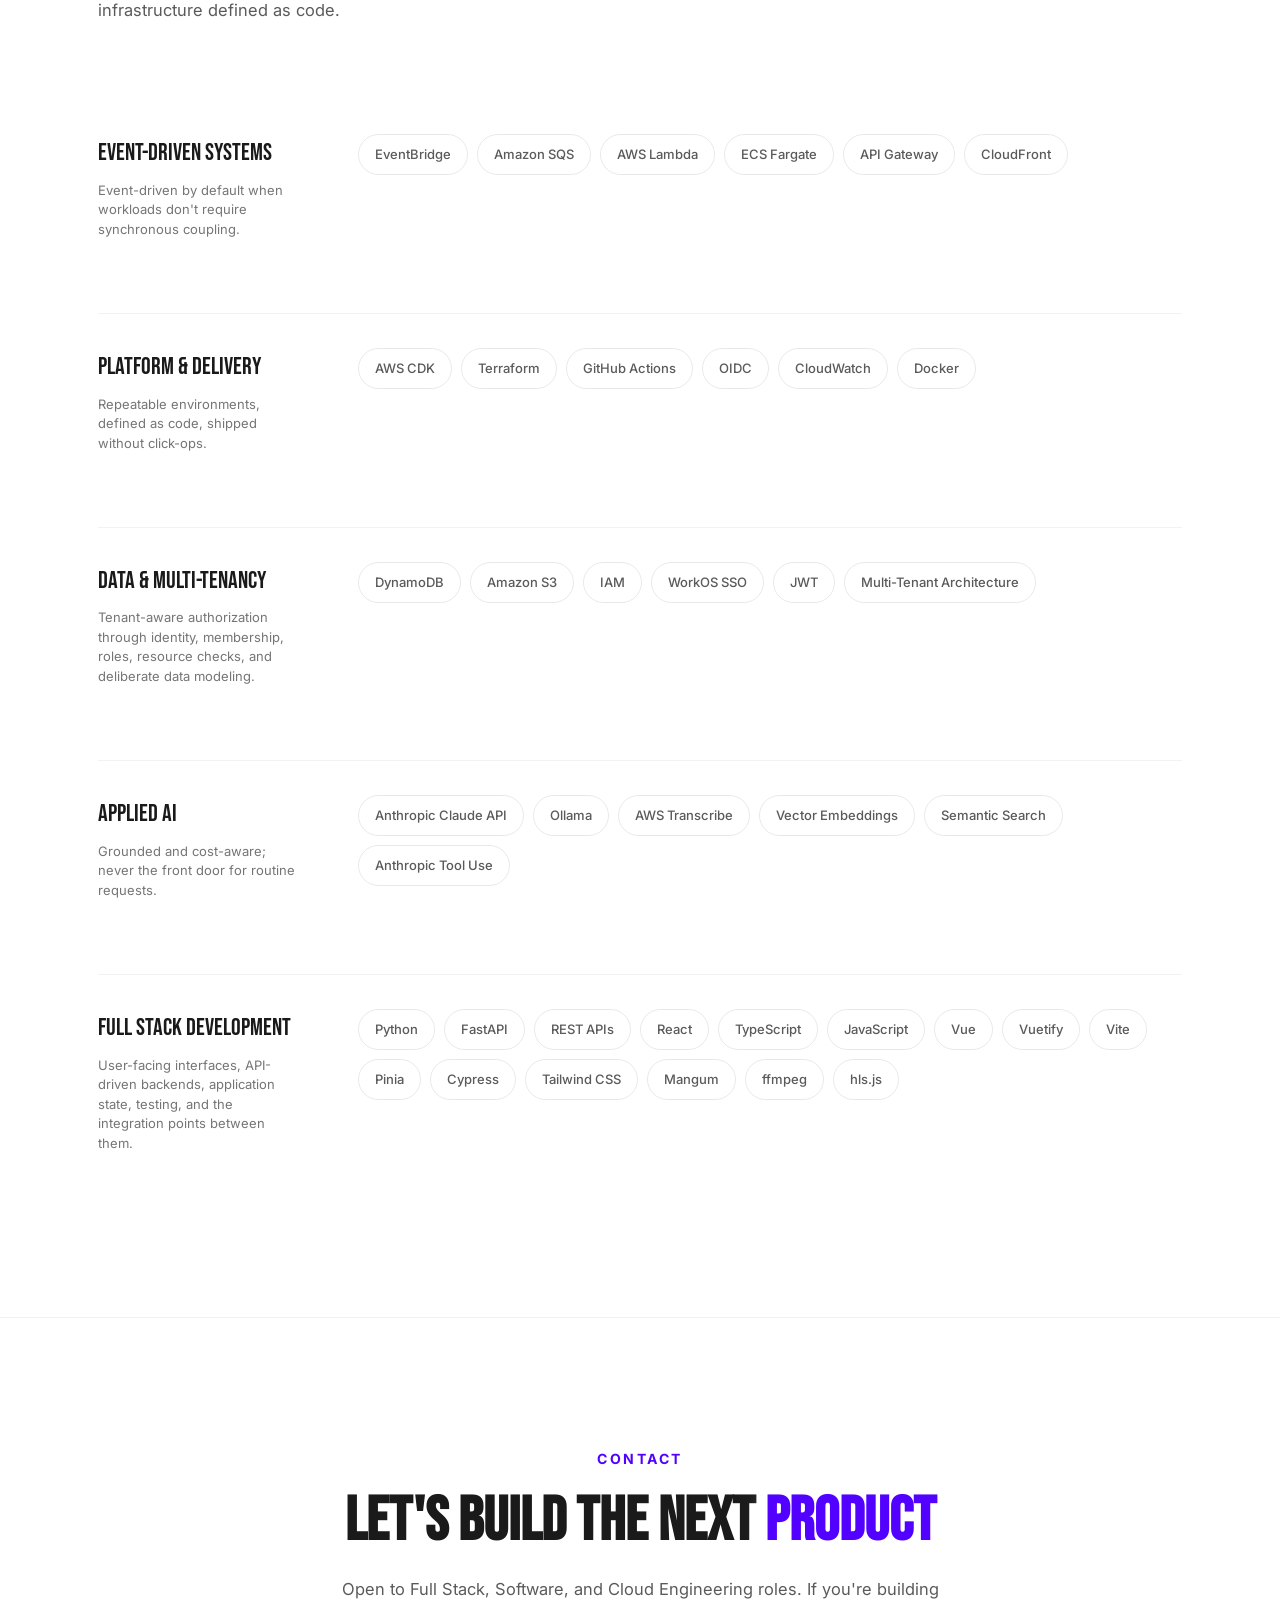
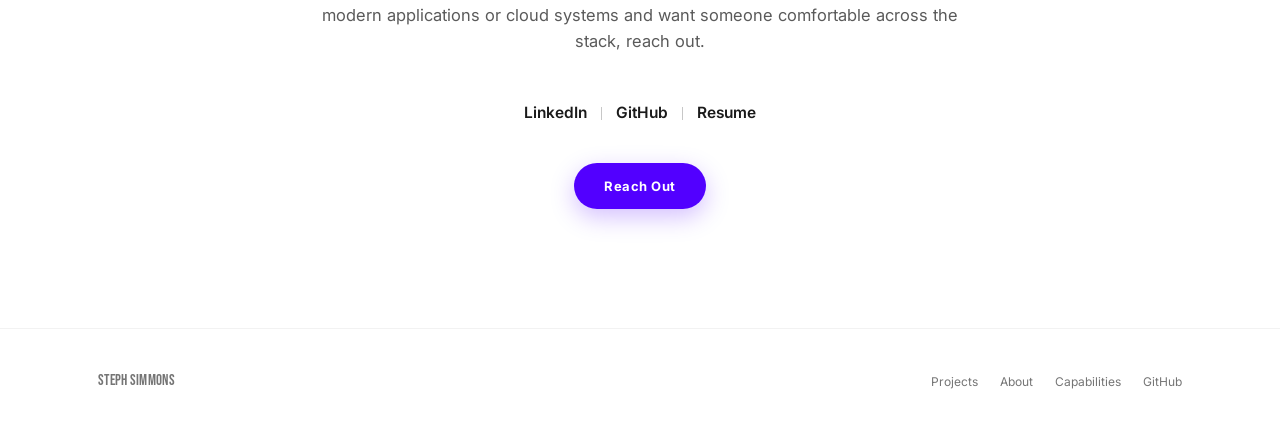
==== commit 2cb72cfc: "Update RabbitHole screenshot and link to live demo" ====
--- a/index.html
+++ b/index.html
@@ -711,7 +711,7 @@
         <div class="insight"><div class="insight-text">The product experience stays connected to a long-running async pipeline: users can upload once, watch processing status update live, then search transcripts and semantic matches from the same interface.</div></div>
         <div class="project-links">
           <a href="rabbithole.html" class="project-link">Case Study</a>
-          <span class="project-link disabled">Under Construction</span>
+          <a href="https://rabbithole.stephsimmons.dev" target="_blank" rel="noopener noreferrer" class="project-link">Live Demo</a>
           <a href="https://github.com/jetty-setter/rabbithole" target="_blank" rel="noopener noreferrer" class="project-link">GitHub</a>
         </div>
       </div>
@@ -721,7 +721,7 @@
             <div class="bd r"></div><div class="bd y"></div><div class="bd g"></div>
             <div class="browser-url"><span>rabbithole.stephsimmons.dev</span></div>
           </div>
-          <img class="browser-shot" id="img-rabbithole" src="assets/rabbithole.png" alt="RabbitHole" loading="lazy" width="1600" height="1000">
+          <img class="browser-shot" id="img-rabbithole" src="assets/rabbithole.png" alt="RabbitHole" loading="lazy" width="2000" height="921">
         </div>
       </div>
     </div>
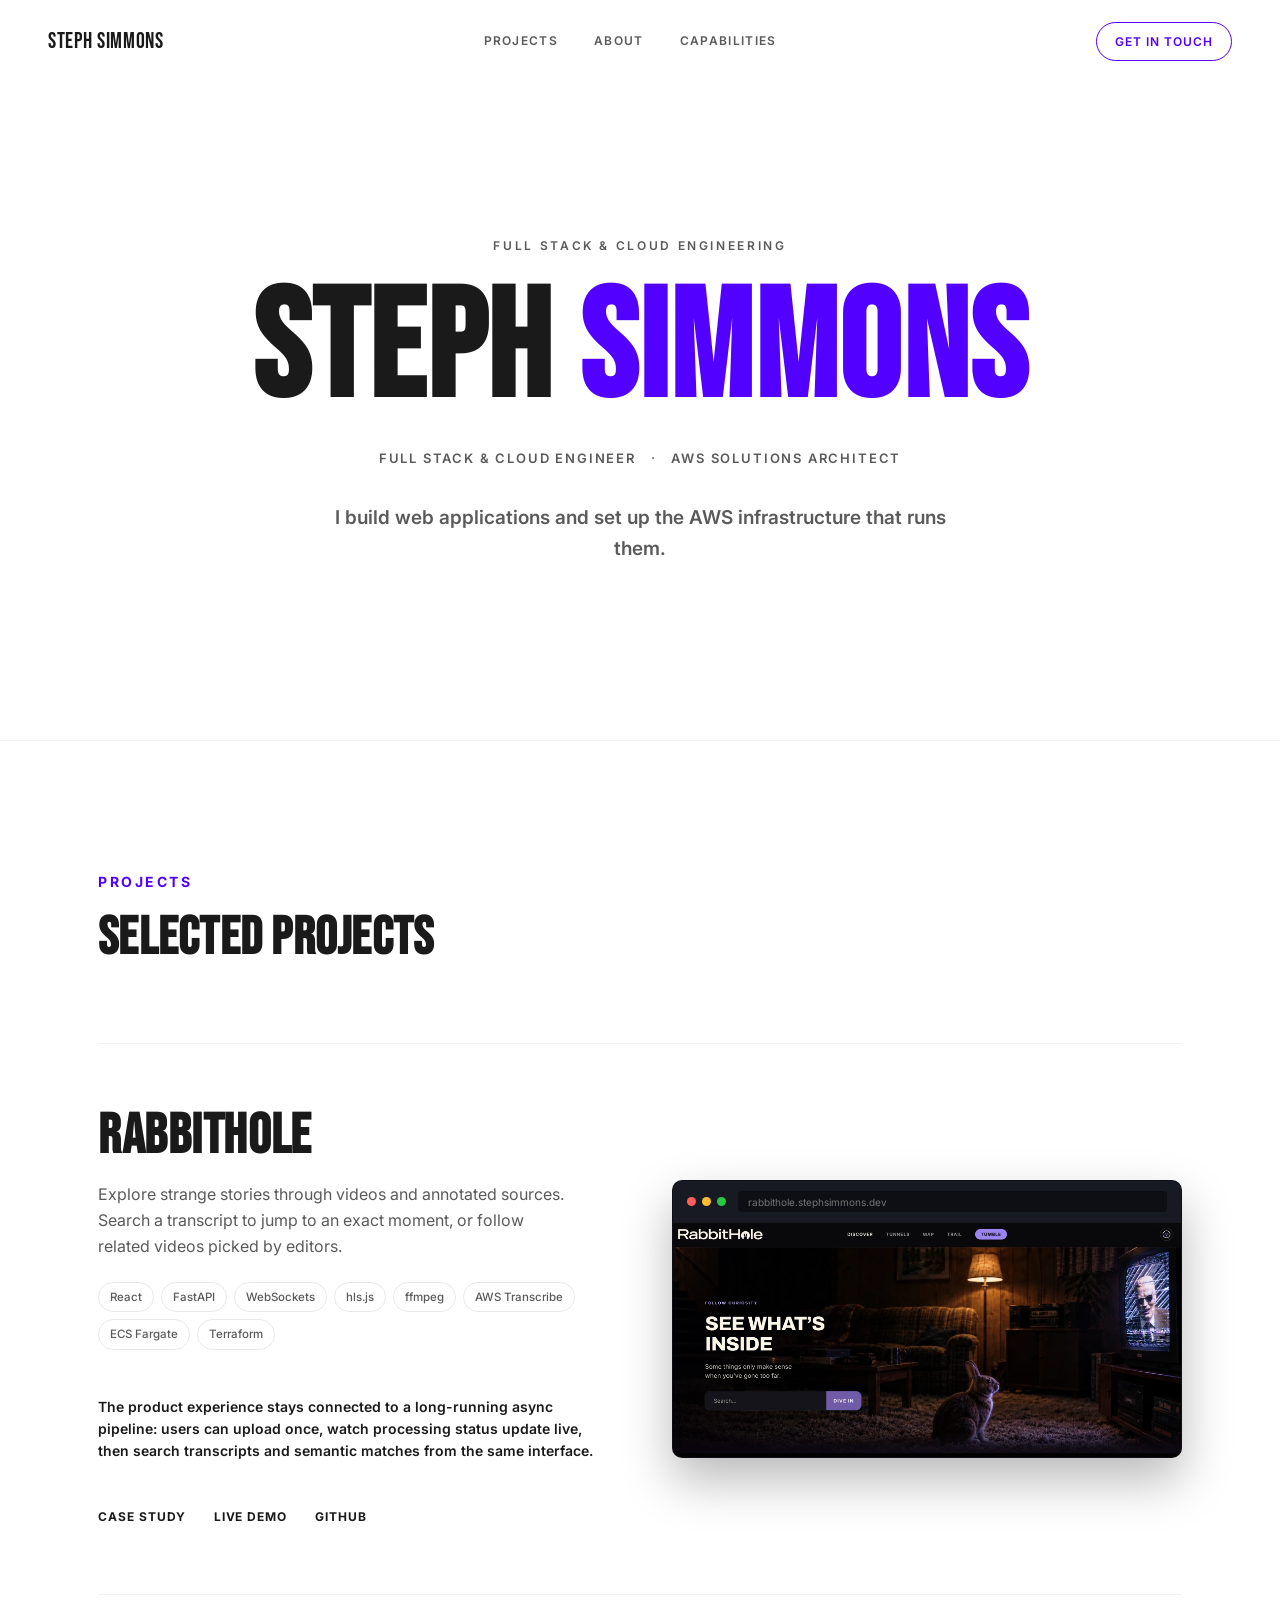
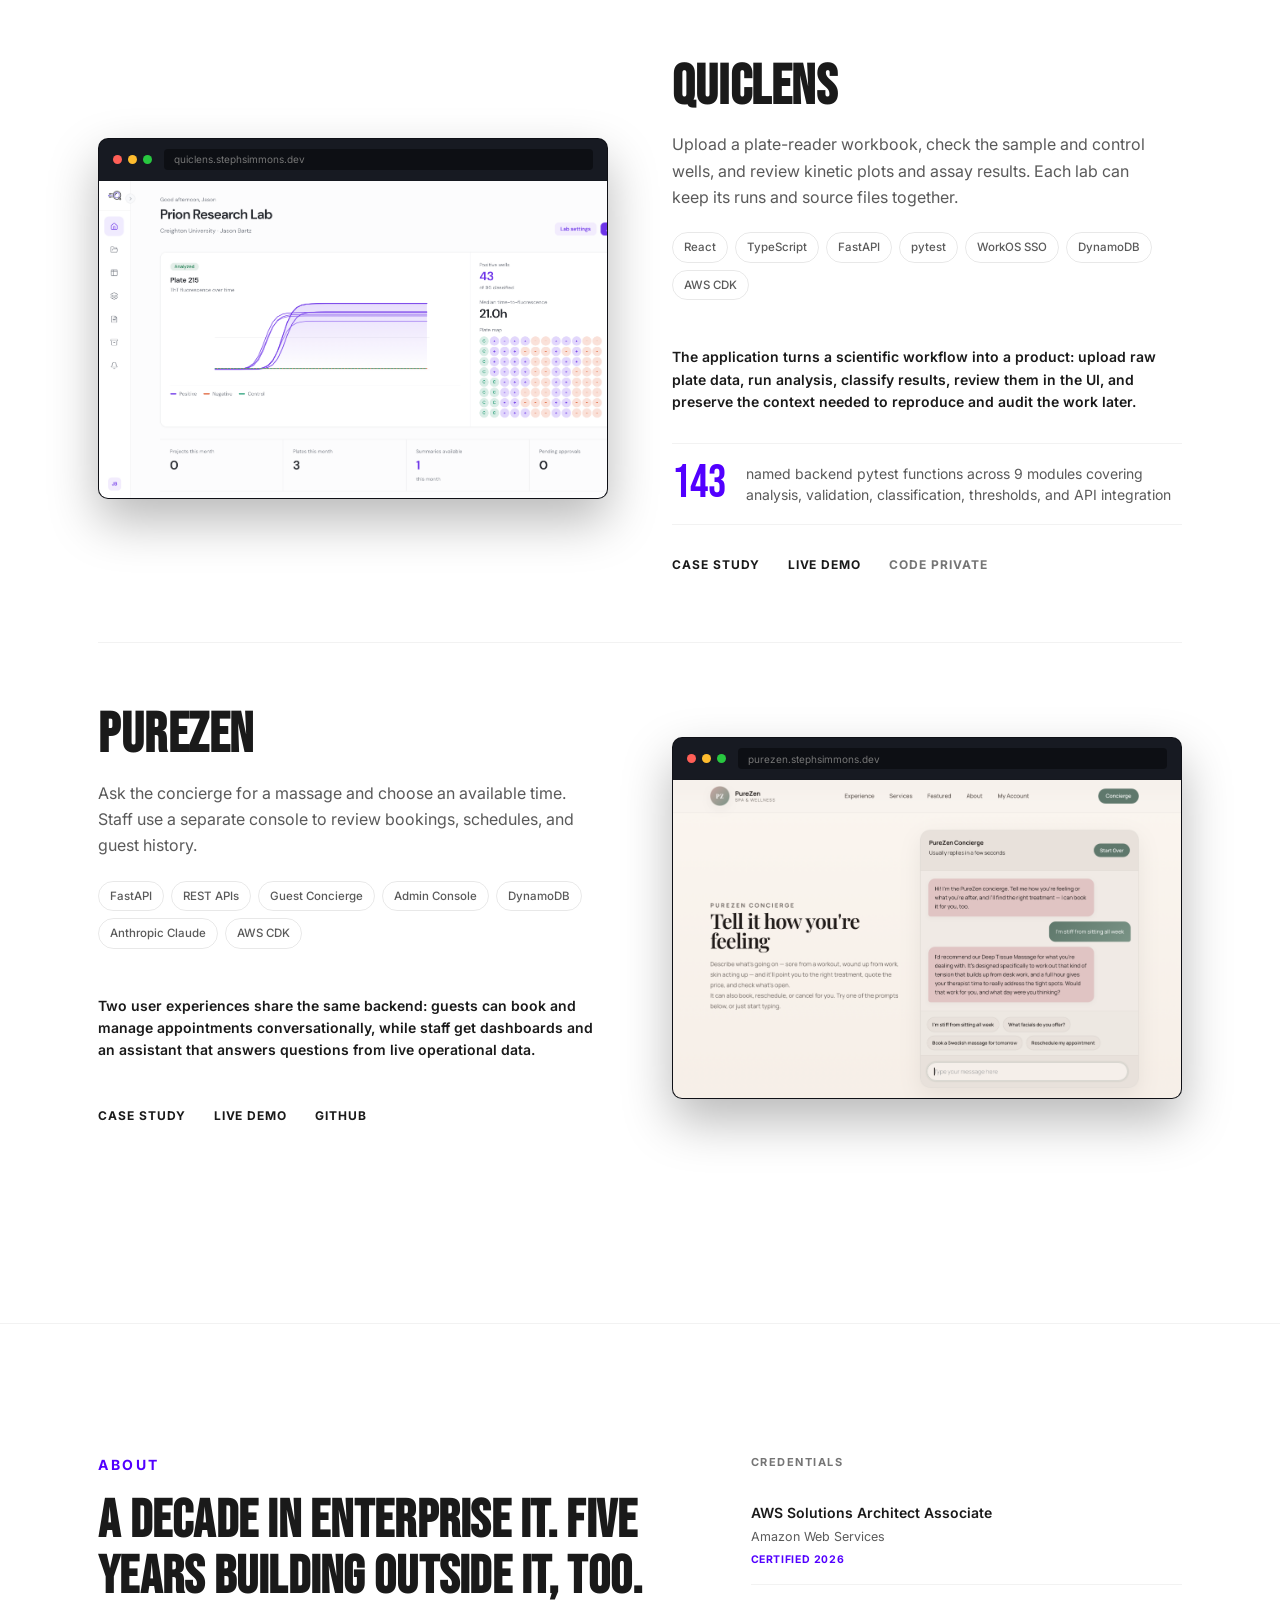
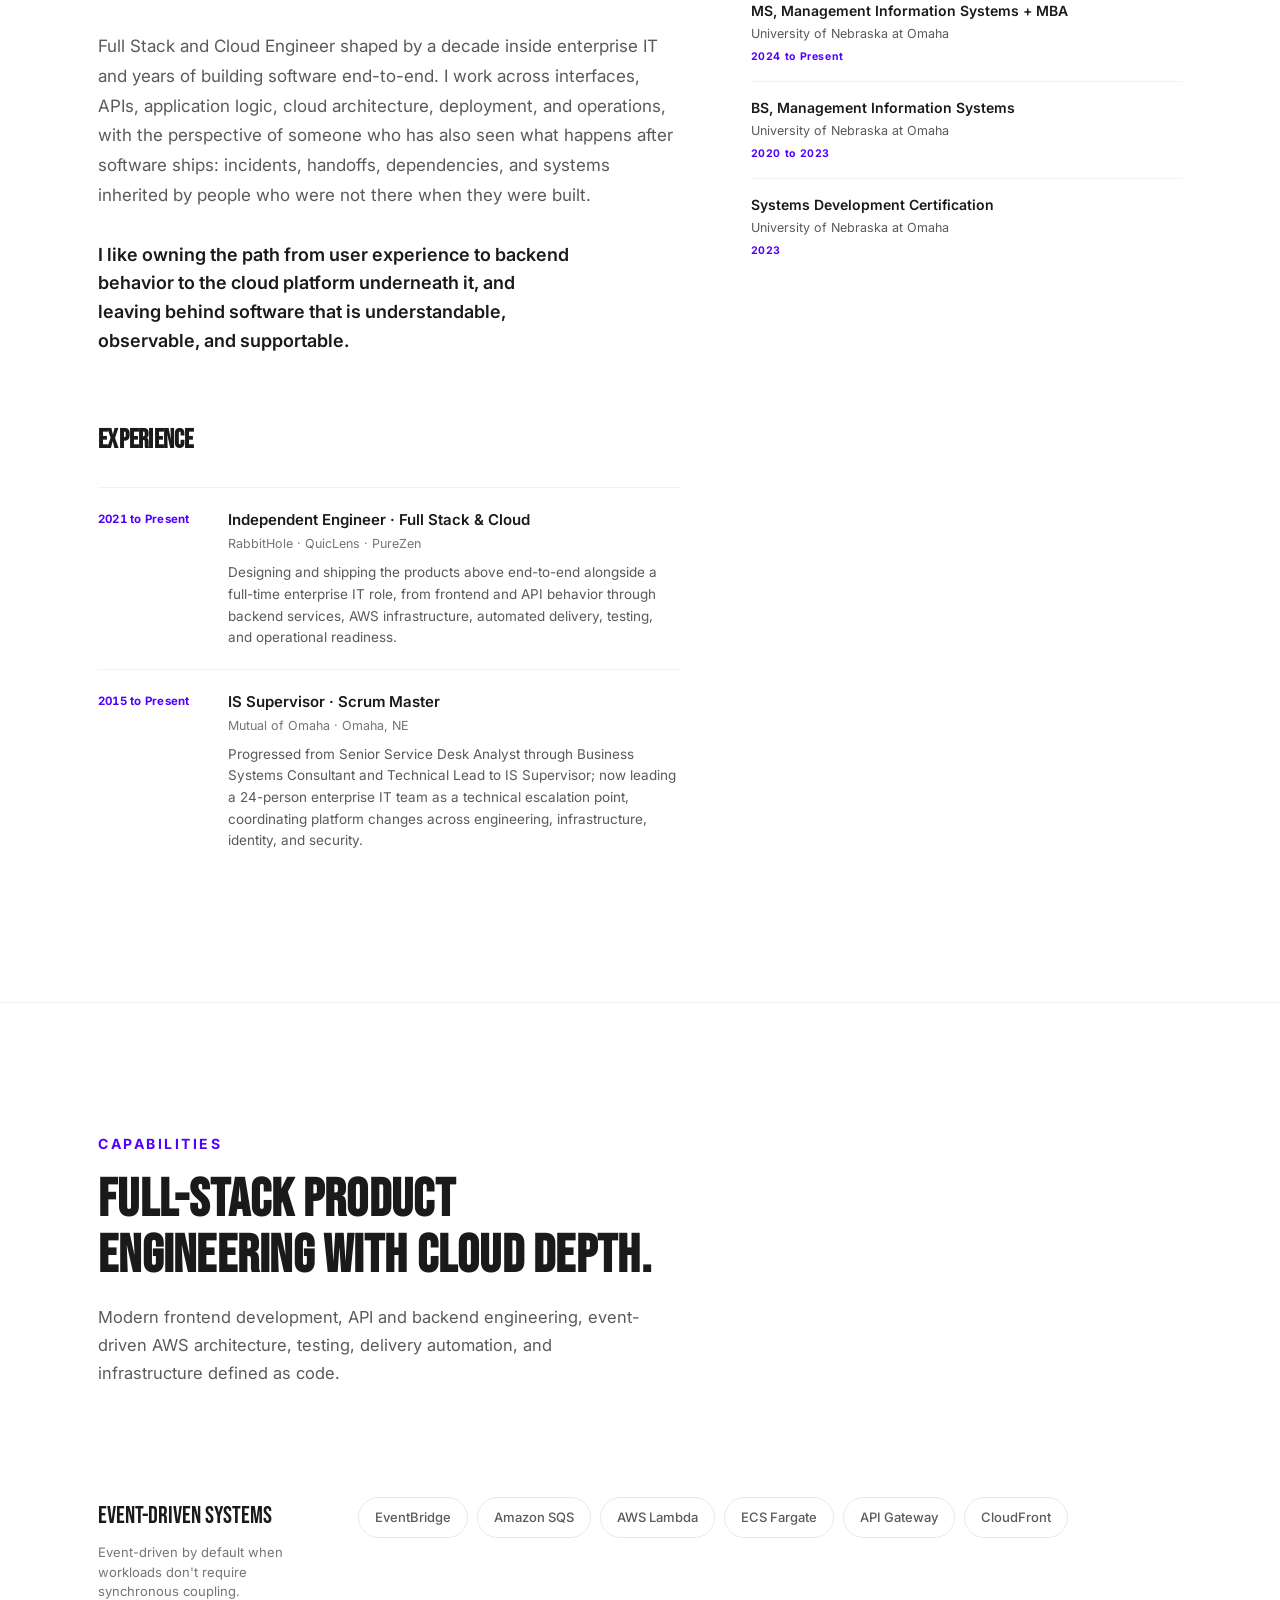
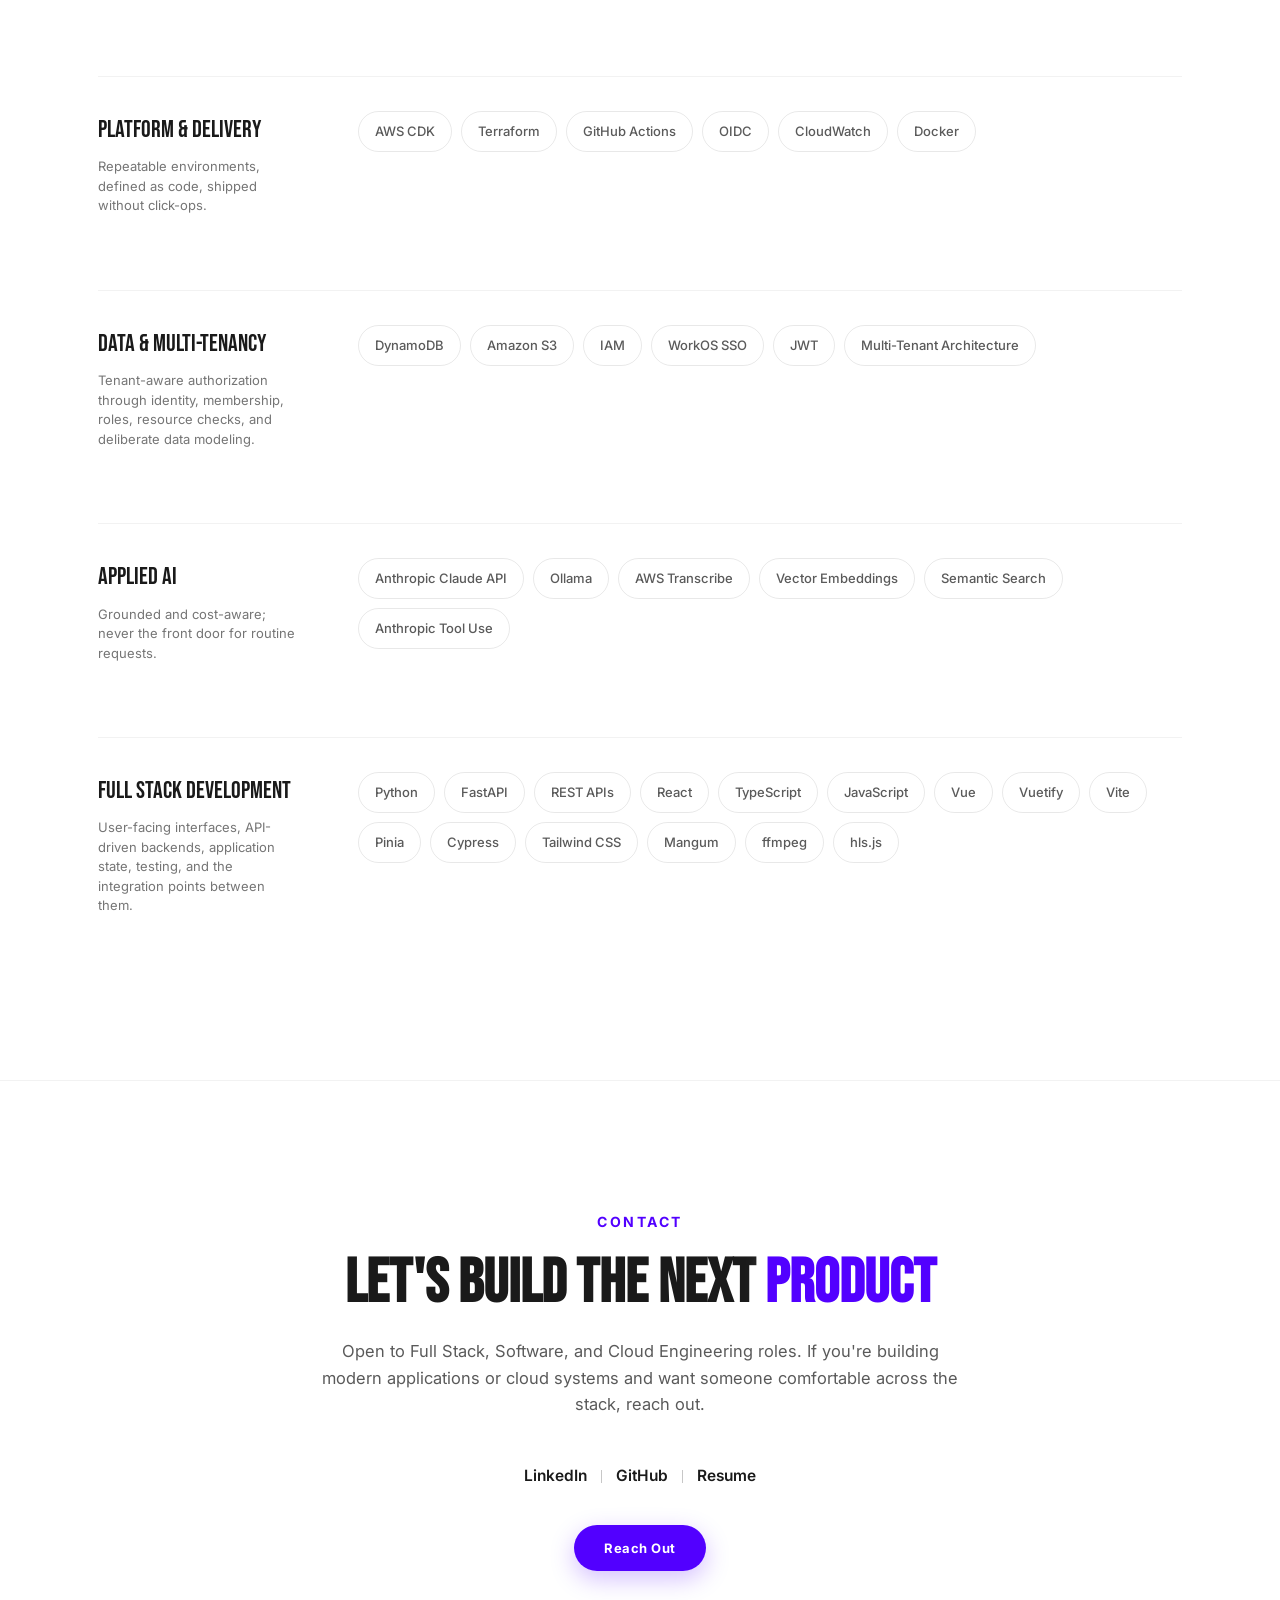
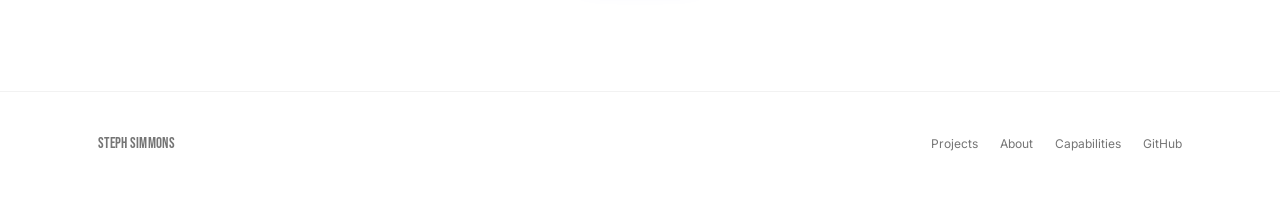
==== commit f63ff16d: "Describe what the project does in plain language" ====
--- a/index.html
+++ b/index.html
@@ -690,21 +690,20 @@
   <div class="hero-eyebrow">Full Stack &amp; Cloud Engineering</div>
   <h1 class="hero-name"><span class="hero-solid">STEPH </span><span class="hero-accent">SIMMONS</span></h1>
   <div class="hero-role">FULL STACK &amp; CLOUD ENGINEER <span>&middot;</span> AWS SOLUTIONS ARCHITECT</div>
-  <p class="hero-statement">I build the whole system: interfaces, APIs, application logic, cloud infrastructure, and the delivery path that gets it into production.</p>
+  <p class="hero-statement">I build web applications and set up the AWS infrastructure that runs them.</p>
 </header>
 
 <section id="projects">
   <div class="shell">
     <div class="section-head">
       <div class="eyebrow">Projects</div>
-      <h2 class="section-title">Products built end-to-end, from interface to infrastructure.</h2>
-      <p class="section-lede">Three independently engineered products spanning frontend development, APIs, backend services, multi-tenant application design, event-driven systems, and AWS infrastructure.</p>
+      <h2 class="section-title">Selected projects</h2>
     </div>
 
     <div class="project">
       <div class="project-copy">
         <h3 class="project-title">RabbitHole</h3>
-        <p class="project-desc">A full-stack video platform for uploading, processing, searching, and streaming media. The React interface tracks processing in real time, while the backend handles transcoding, speech indexing, metadata generation, and semantic search.</p>
+        <p class="project-desc">Explore strange stories through videos and annotated sources. Search a transcript to jump to an exact moment, or follow related videos picked by editors.</p>
         <div class="tag-row">
           <span class="tag">React</span><span class="tag">FastAPI</span><span class="tag">WebSockets</span><span class="tag">hls.js</span><span class="tag">ffmpeg</span><span class="tag">AWS Transcribe</span><span class="tag">ECS Fargate</span><span class="tag">Terraform</span>
         </div>
@@ -729,7 +728,7 @@
     <div class="project reverse">
       <div class="project-copy">
         <h3 class="project-title">QuicLens</h3>
-        <p class="project-desc">A multi-tenant research analytics SaaS that replaces spreadsheets and one-off scripts with a structured workflow for plate uploads, kinetic analysis, classification, collaboration, and audit-ready results.</p>
+        <p class="project-desc">Upload a plate-reader workbook, check the sample and control wells, and review kinetic plots and assay results. Each lab can keep its runs and source files together.</p>
         <div class="tag-row">
           <span class="tag">React</span><span class="tag">TypeScript</span><span class="tag">FastAPI</span><span class="tag">pytest</span><span class="tag">WorkOS SSO</span><span class="tag">DynamoDB</span><span class="tag">AWS CDK</span>
         </div>
@@ -755,7 +754,7 @@
     <div class="project">
       <div class="project-copy">
         <h3 class="project-title">PureZen</h3>
-        <p class="project-desc">A full-stack spa booking product with a conversational guest experience and a separate staff console for schedules, guests, analytics, and operational questions, backed by deterministic booking logic and live data.</p>
+        <p class="project-desc">Ask the concierge for a massage and choose an available time. Staff use a separate console to review bookings, schedules, and guest history.</p>
         <div class="tag-row">
           <span class="tag">FastAPI</span><span class="tag">REST APIs</span><span class="tag">Guest Concierge</span><span class="tag">Admin Console</span><span class="tag">DynamoDB</span><span class="tag">Anthropic Claude</span><span class="tag">AWS CDK</span>
         </div>
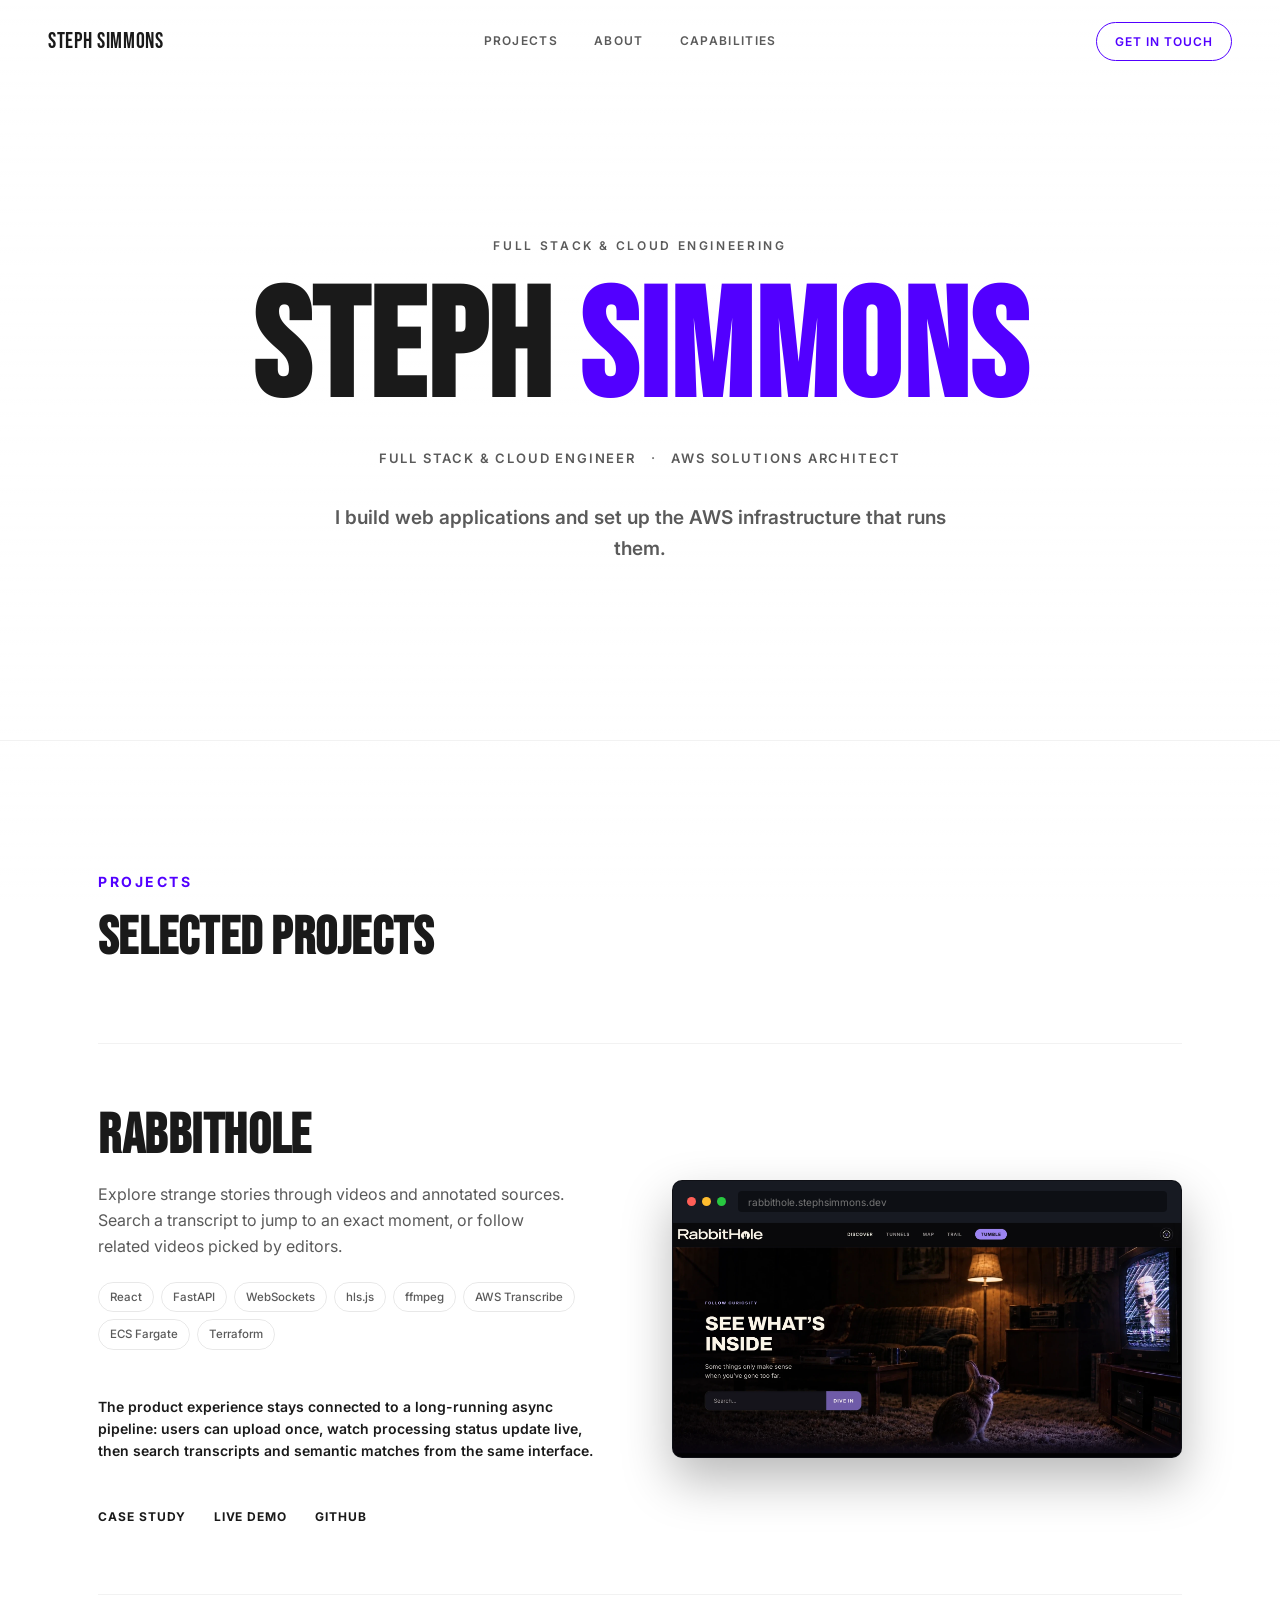
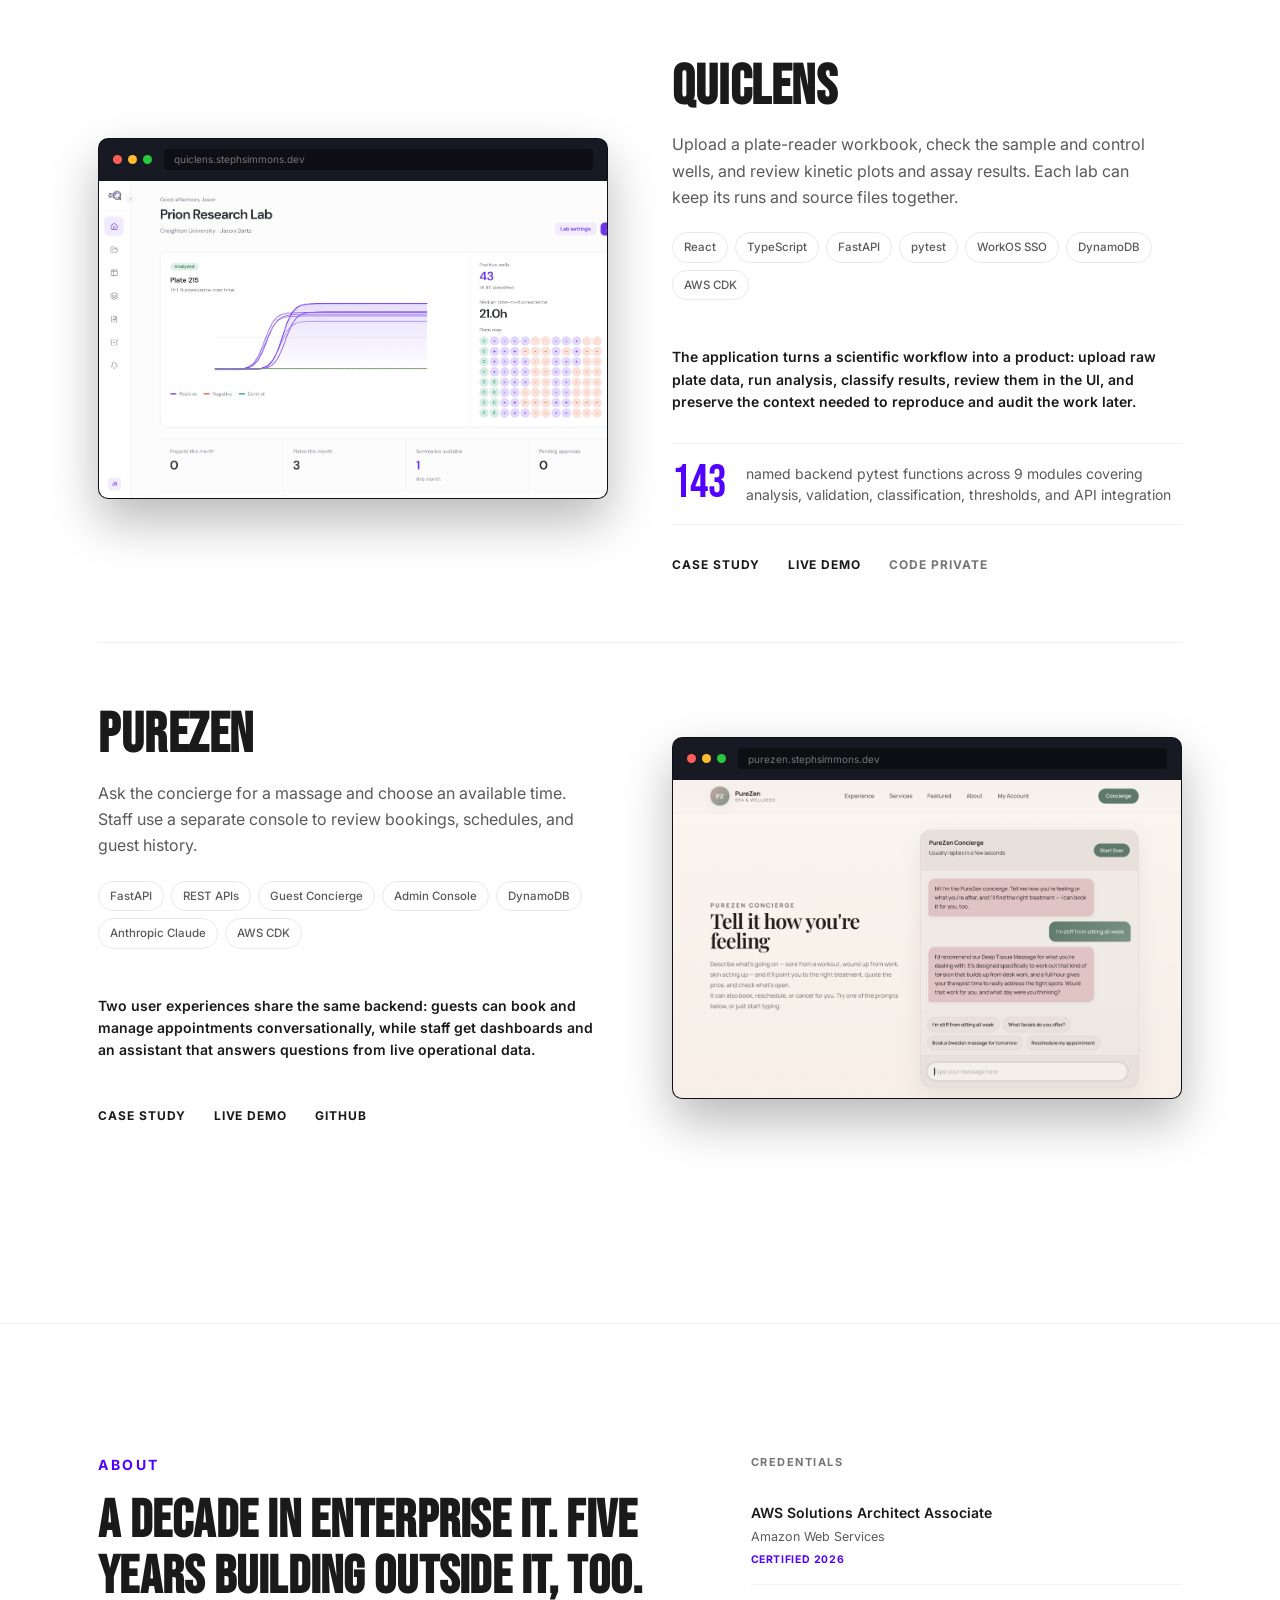
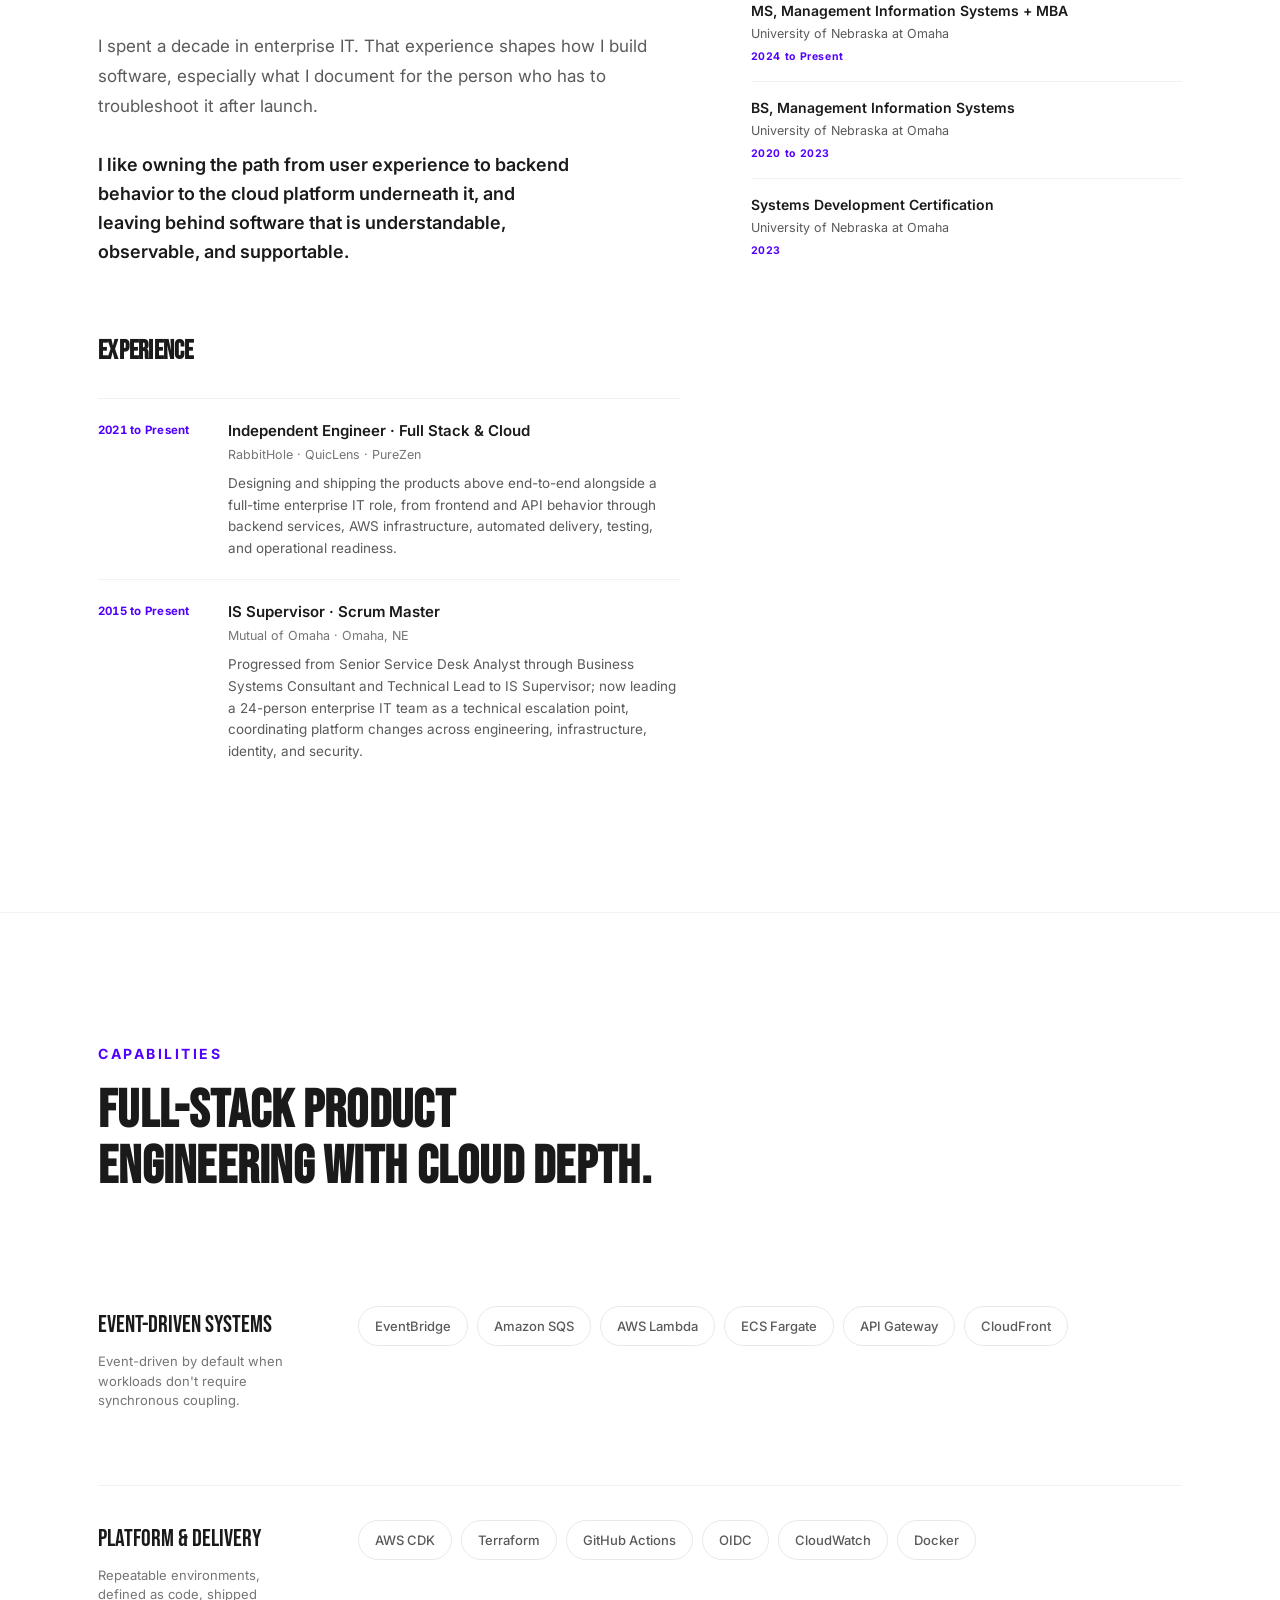
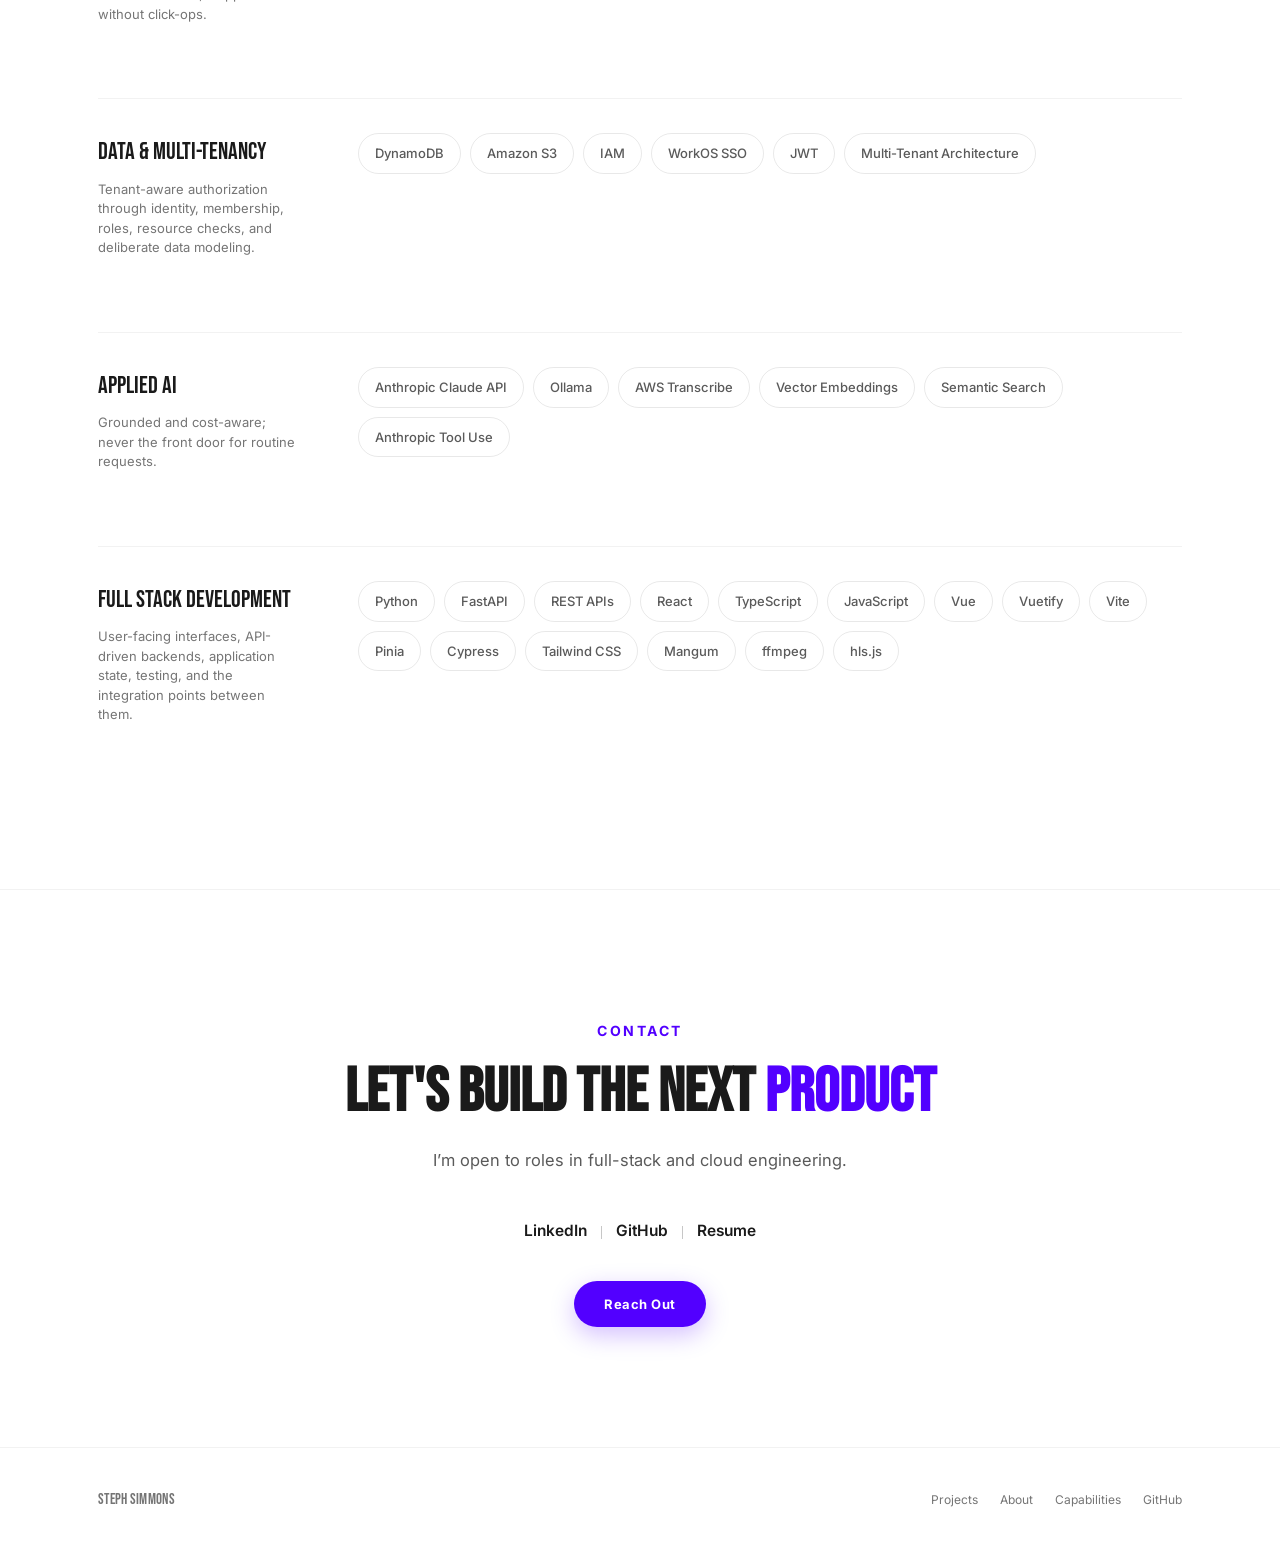
==== commit 36504224: "Clarify the project description" ====
--- a/index.html
+++ b/index.html
@@ -784,7 +784,7 @@
       <div>
         <div class="eyebrow">About</div>
         <h2 class="section-title" style="margin-bottom:26px;">A decade in enterprise IT. Five years building outside it, too.</h2>
-        <p class="about-lede">Full Stack and Cloud Engineer shaped by a decade inside enterprise IT and years of building software end-to-end. I work across interfaces, APIs, application logic, cloud architecture, deployment, and operations, with the perspective of someone who has also seen what happens after software ships: incidents, handoffs, dependencies, and systems inherited by people who were not there when they were built.</p>
+        <p class="about-lede">I spent a decade in enterprise IT. That experience shapes how I build software, especially what I document for the person who has to troubleshoot it after launch.</p>
         <div class="about-punch">I like owning the path from user experience to backend behavior to the cloud platform underneath it, and leaving behind software that is understandable, observable, and supportable.</div>
 
         <h3 class="timeline-title" style="margin-top:64px;">Experience</h3>
@@ -816,7 +816,6 @@
     <div class="section-head">
       <div class="eyebrow">Capabilities</div>
       <h2 class="section-title">Full-stack product engineering with cloud depth.</h2>
-      <p class="section-lede">Modern frontend development, API and backend engineering, event-driven AWS architecture, testing, delivery automation, and infrastructure defined as code.</p>
     </div>
     <div class="stack-groups">
       <div class="stack-group">
@@ -858,7 +857,7 @@
     <div class="contact-inner">
       <div class="eyebrow" style="text-align:center;">Contact</div>
       <h2 class="contact-title">Let's build the next <span class="accent">product</span></h2>
-      <p class="contact-body">Open to Full Stack, Software, and Cloud Engineering roles. If you're building modern applications or cloud systems and want someone comfortable across the stack, reach out.</p>
+      <p class="contact-body">I’m open to roles in full-stack and cloud engineering.</p>
       <div class="contact-links">
         <a href="https://linkedin.com/in/ssimmonsne" target="_blank" rel="noopener noreferrer">LinkedIn</a>
         <span class="sep"></span>
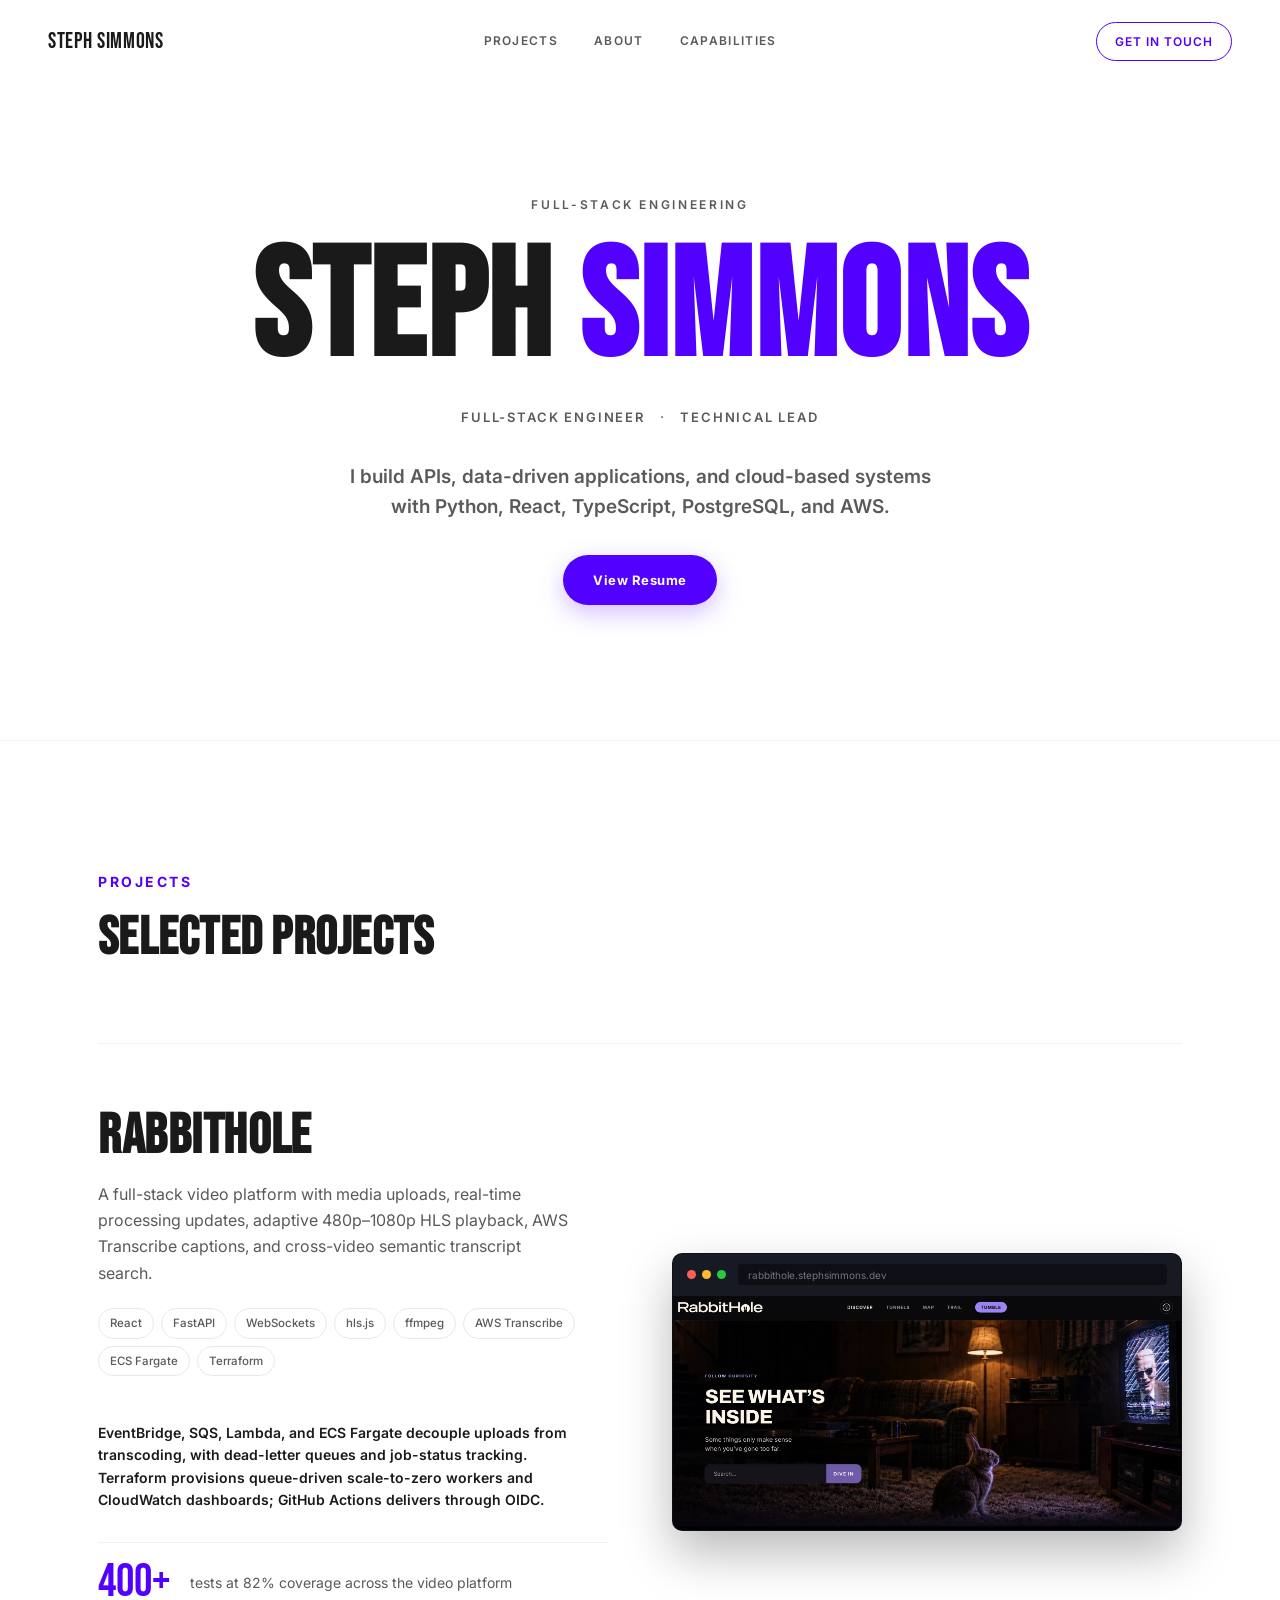
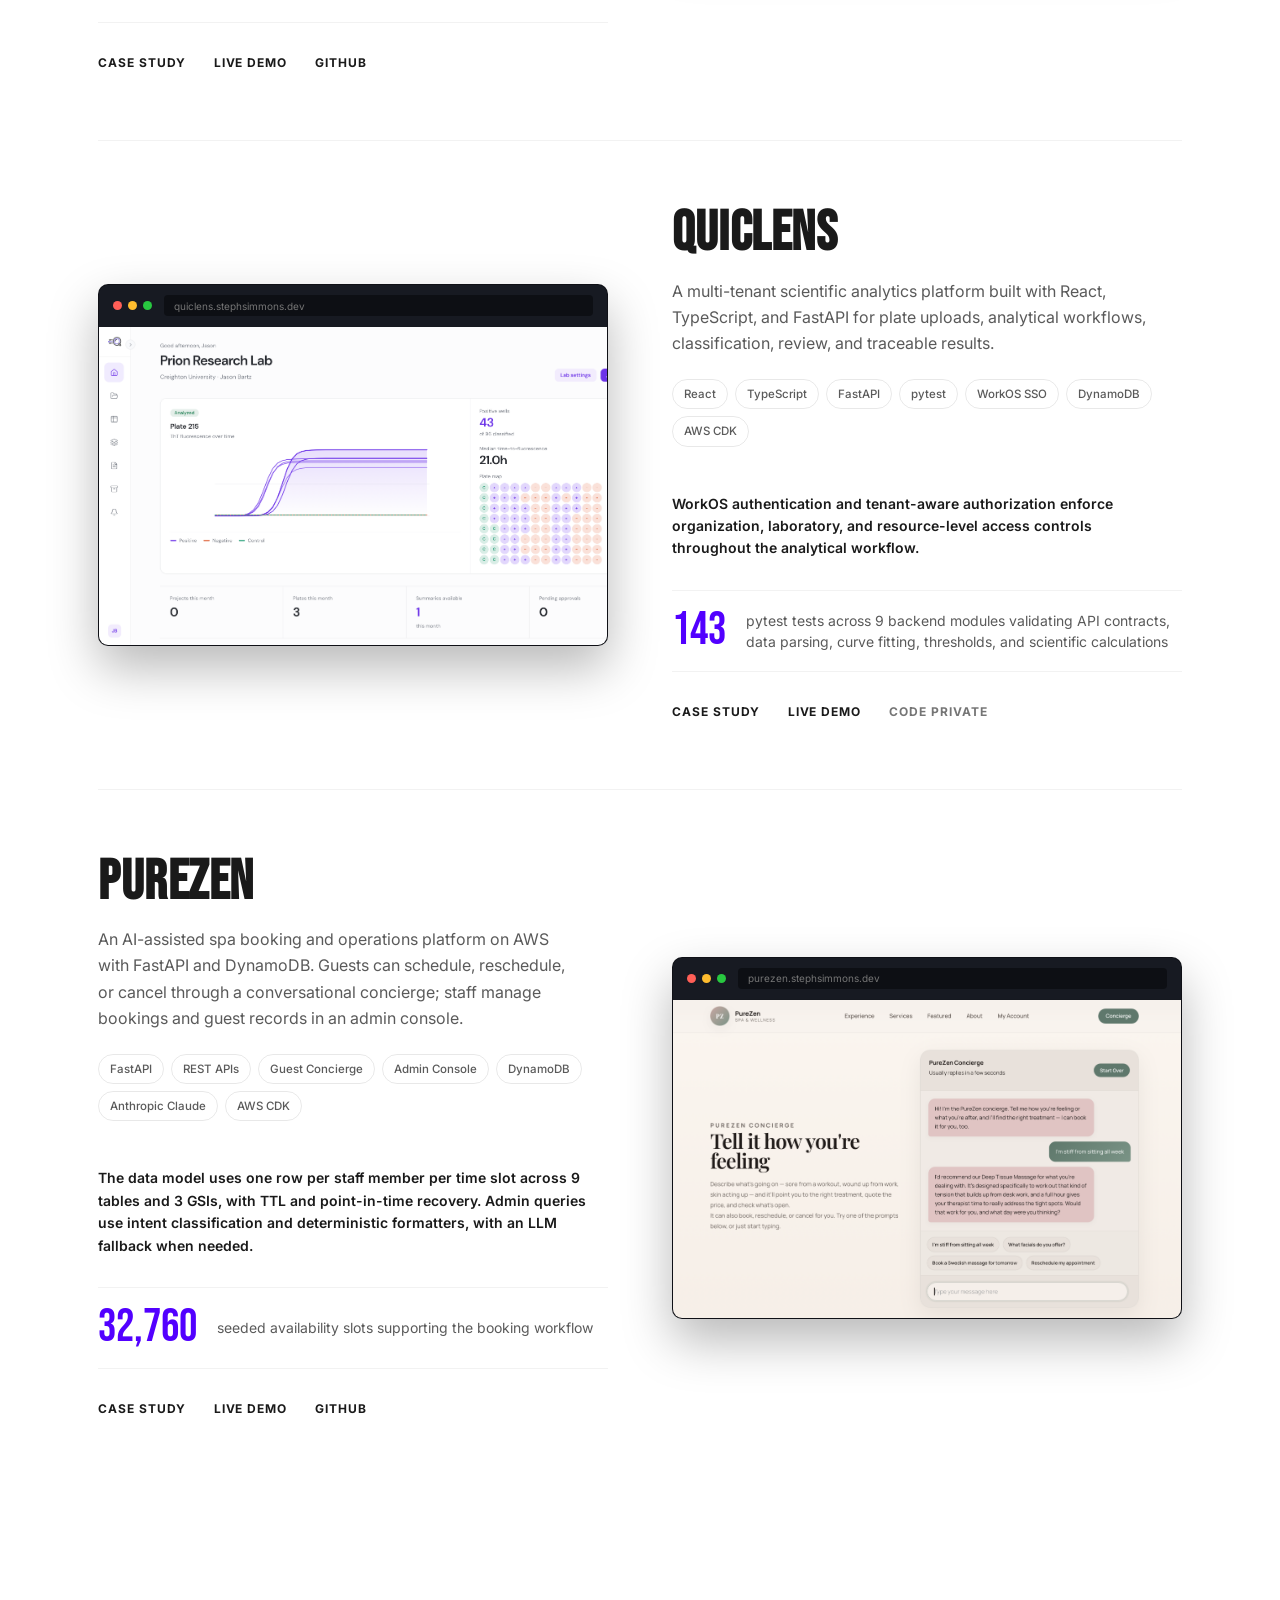
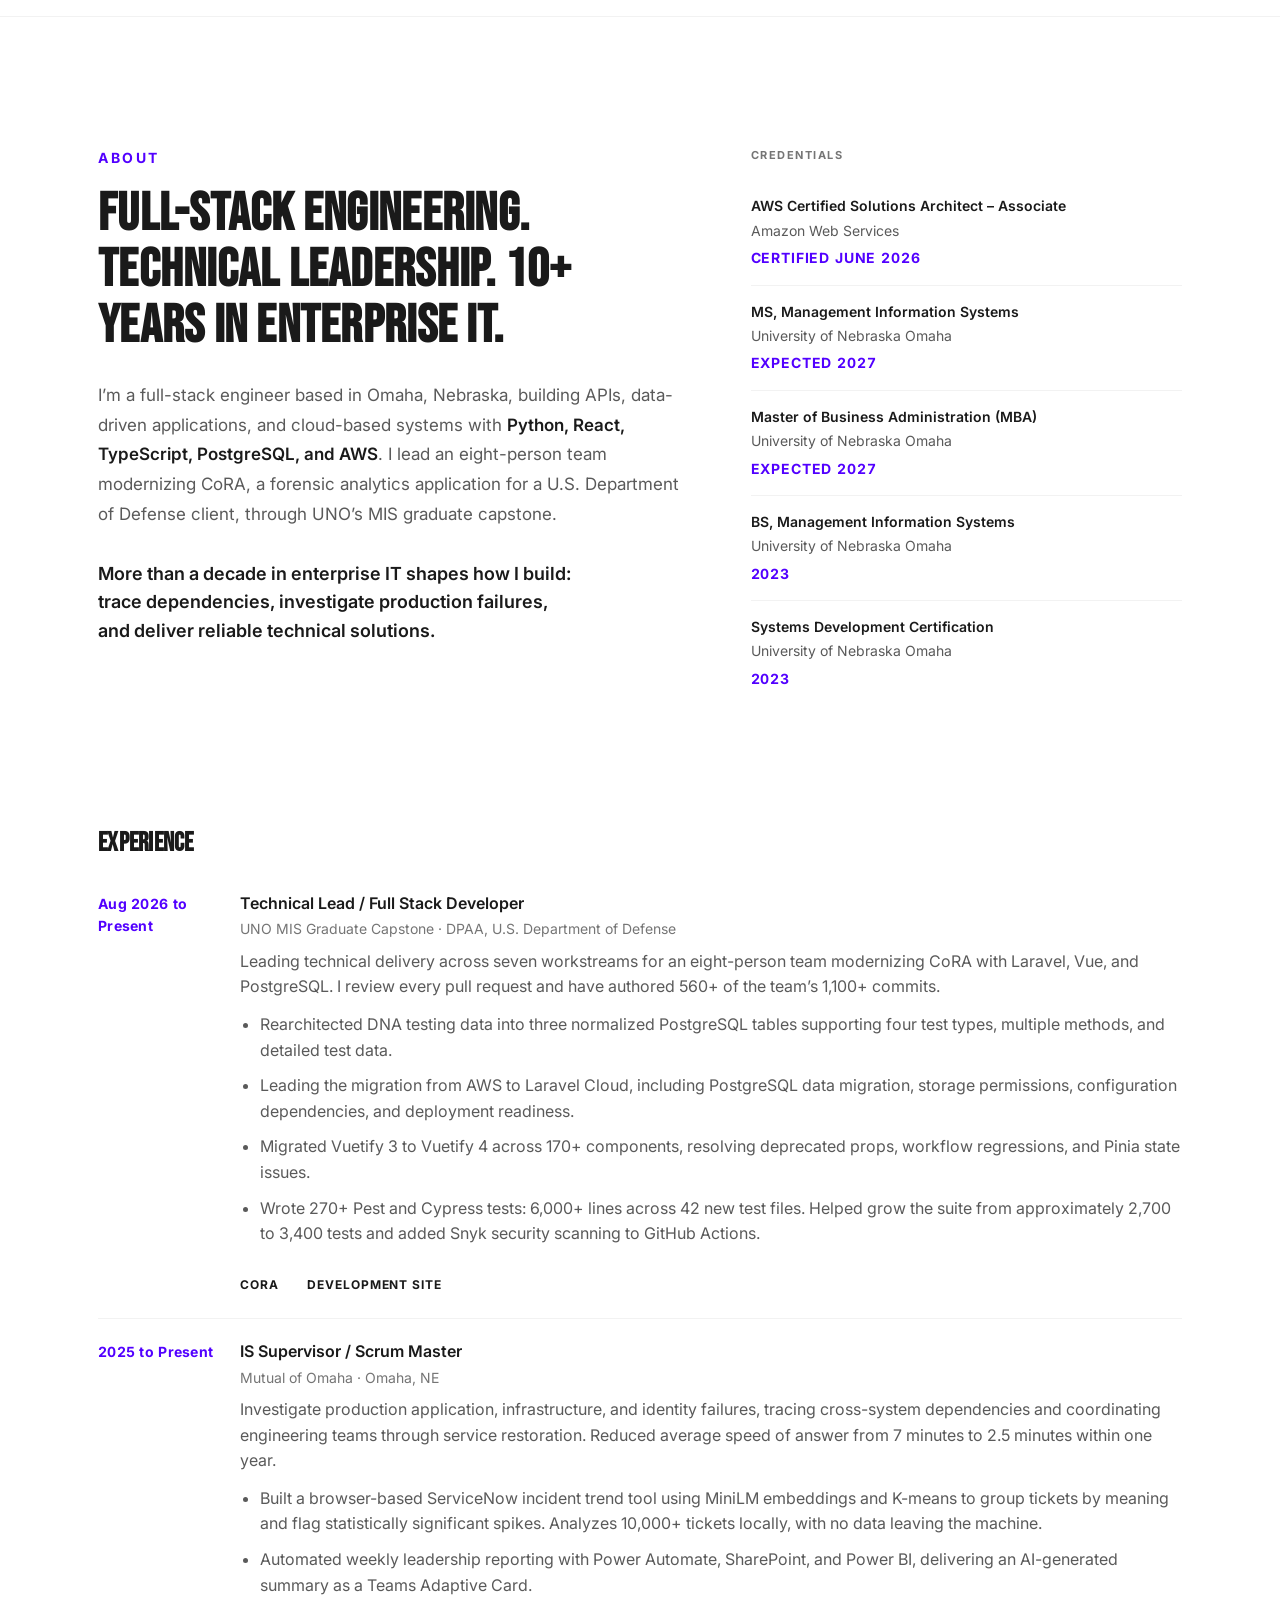
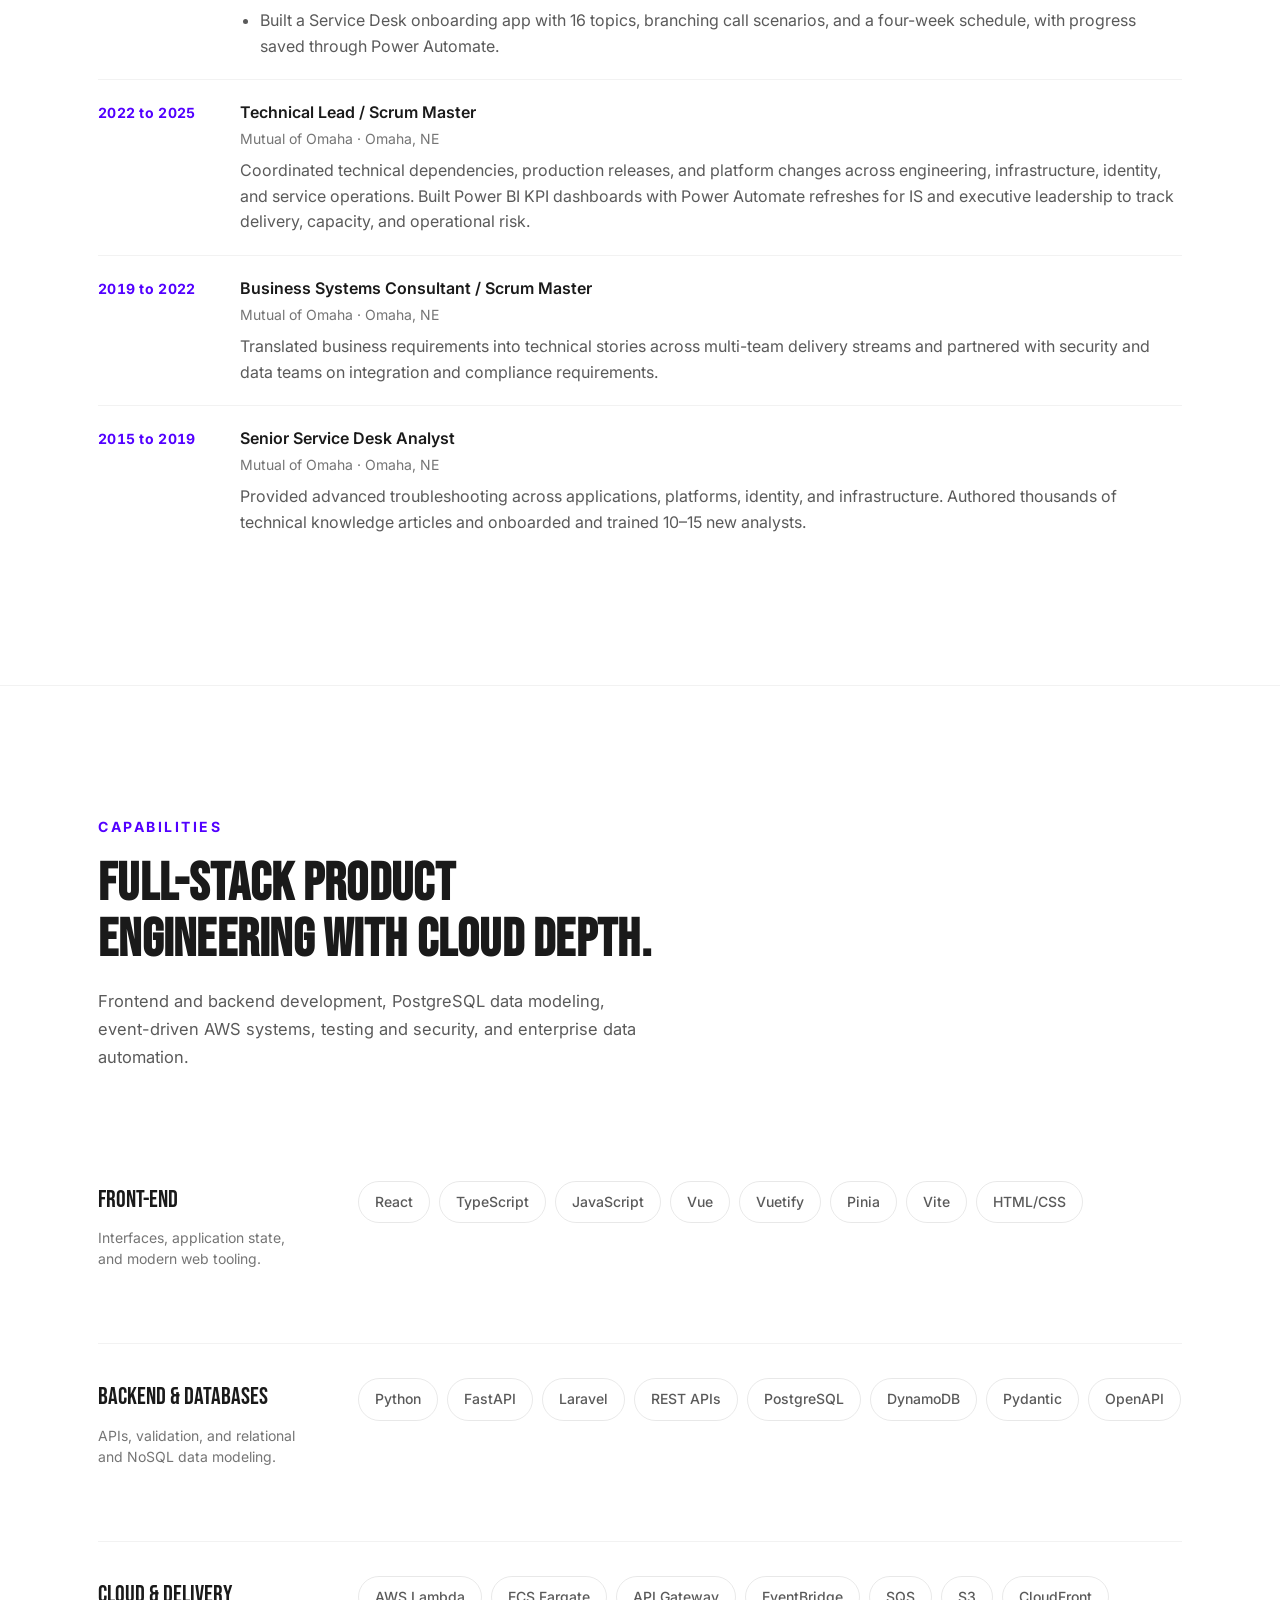
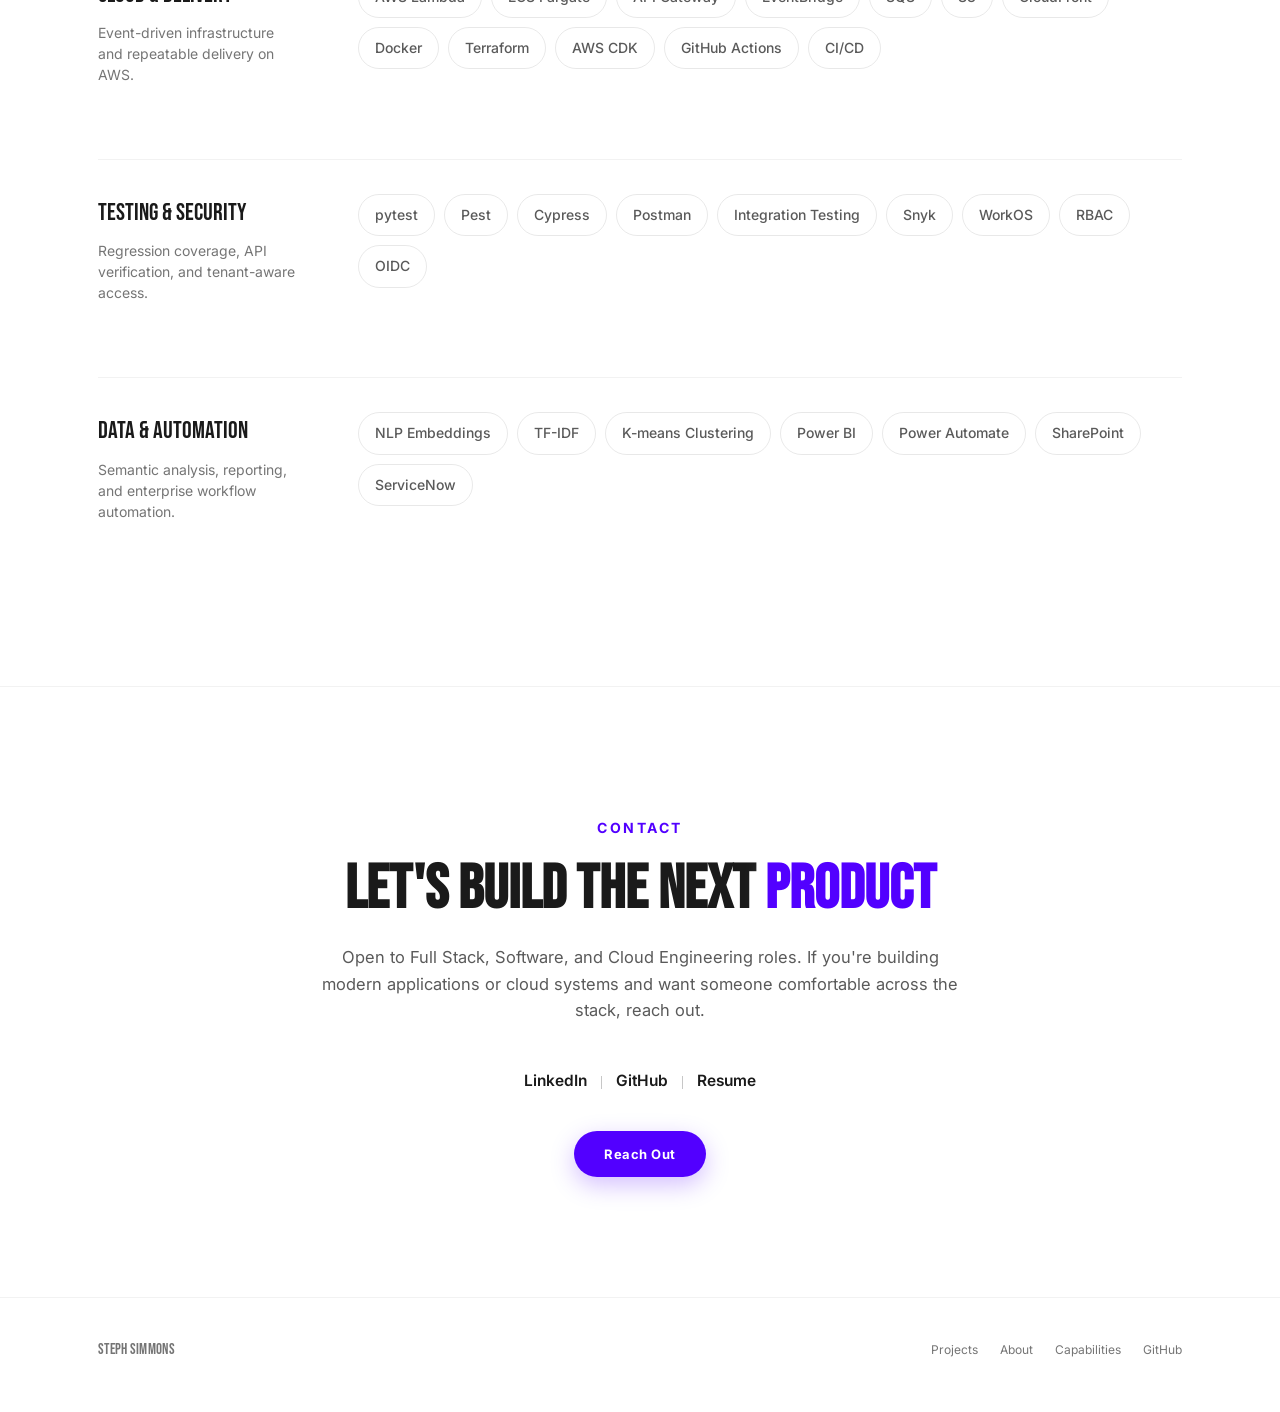
==== commit bf06a5f5: "Align portfolio with current resume and replace resume PDF" ====
--- a/index.html
+++ b/index.html
@@ -3,17 +3,17 @@
 <head>
 <meta charset="UTF-8">
 <meta name="viewport" content="width=device-width, initial-scale=1.0">
-<title>Steph Simmons | Full Stack &amp; Cloud Engineer</title>
-<meta name="description" content="Steph Simmons, Full Stack and Cloud Engineer building modern web applications, APIs, event-driven AWS systems, and infrastructure as code from UI through production.">
+<title>Steph Simmons | Full-Stack Engineer</title>
+<meta name="description" content="Steph Simmons, full-stack engineer and technical lead building APIs, data-driven applications, and cloud-based systems with Python, React, TypeScript, PostgreSQL, and AWS.">
 <link rel="canonical" href="https://stephsimmons.dev/">
-<meta property="og:title" content="Steph Simmons | Full Stack &amp; Cloud Engineer">
-<meta property="og:description" content="Full-stack applications, APIs, event-driven AWS systems, and infrastructure as code, built end-to-end from interface through production.">
+<meta property="og:title" content="Steph Simmons | Full-Stack Engineer">
+<meta property="og:description" content="Full-stack engineer and CoRA technical lead with 10+ years in enterprise IT. Python, React, TypeScript, PostgreSQL, and AWS.">
 <meta property="og:type" content="website">
 <meta property="og:url" content="https://stephsimmons.dev/">
 <meta property="og:image" content="https://stephsimmons.dev/assets/og-card.png">
 <meta name="twitter:card" content="summary_large_image">
-<meta name="twitter:title" content="Steph Simmons | Full Stack &amp; Cloud Engineer">
-<meta name="twitter:description" content="Full-stack applications, APIs, event-driven AWS systems, and infrastructure as code, built from interface through production.">
+<meta name="twitter:title" content="Steph Simmons | Full-Stack Engineer">
+<meta name="twitter:description" content="Full-stack engineer and CoRA technical lead with 10+ years in enterprise IT. Python, React, TypeScript, PostgreSQL, and AWS.">
 <meta name="twitter:image" content="https://stephsimmons.dev/assets/og-card.png">
 <link rel="icon" type="image/png" href="assets/favicon.png">
 <link rel="apple-touch-icon" href="assets/apple-touch-icon.png">
@@ -25,12 +25,12 @@
   "@type": "Person",
   "name": "Steph Simmons",
   "url": "https://stephsimmons.dev/",
-  "jobTitle": "Full Stack & Cloud Engineer",
-  "description": "Full Stack and Cloud Engineer building modern web applications, APIs, and scalable AWS systems with Python, React, TypeScript, and infrastructure as code.",
-  "knowsAbout": ["Full Stack Engineering", "AWS", "Cloud Engineering", "REST APIs", "Event-Driven Architecture", "Python", "React", "TypeScript", "Vue", "Vite", "Infrastructure as Code", "Serverless Architecture"],
+  "jobTitle": "Full-Stack Engineer",
+  "description": "Full-stack engineer building APIs, data-driven applications, and cloud-based systems with Python, React, TypeScript, PostgreSQL, and AWS. Technical lead for an eight-person team modernizing a forensic analytics application for a U.S. Department of Defense client. 10+ years of enterprise IT experience.",
+  "knowsAbout": ["Full Stack Engineering", "AWS", "Cloud Engineering", "REST APIs", "Event-Driven Architecture", "Python", "React", "TypeScript", "Vue", "Laravel", "PostgreSQL", "Testing", "Technical Leadership", "Vite", "Infrastructure as Code", "Serverless Architecture"],
   "alumniOf": {
     "@type": "CollegeOrUniversity",
-    "name": "University of Nebraska at Omaha"
+    "name": "University of Nebraska Omaha"
   },
   "sameAs": [
     "https://www.linkedin.com/in/ssimmonsne",
@@ -537,6 +537,10 @@
 .browser-shot { width: 100%; height: auto; display: block; }
 
 /* ABOUT */
+.hero-resume { margin-top: 32px; }
+.hero-resume a { display: inline-block; }
+.tl-highlights { list-style: disc; padding-left: 20px; margin-top: 12px; }
+.tl-highlights li + li { margin-top: 10px; }
 .about-grid {
   display: grid;
   grid-template-columns: 1.35fr 1fr;
@@ -577,16 +581,16 @@
 }
 .cred-item:first-of-type { border-top: none; }
 .cred-name { font-size: 14px; font-weight: 600; color: var(--text); }
-.cred-sub { font-size: 12.5px; color: var(--text-muted); margin-top: 2px; }
-.cred-tag { font-size: 10.5px; font-weight: 700; letter-spacing: 0.06em; color: var(--accent); margin-top: 5px; font-variant-numeric: tabular-nums; }
+.cred-sub { font-size: 14px; color: var(--text-muted); margin-top: 2px; }
+.cred-tag { font-size: 14px; font-weight: 700; letter-spacing: 0.06em; color: var(--accent); margin-top: 5px; font-variant-numeric: tabular-nums; }
 
 .timeline-title { font-family: var(--font-display); font-size: 26px; margin-bottom: 26px; letter-spacing: 0.01em; }
-.tl-item { display: grid; grid-template-columns: 108px 1fr; gap: 22px; padding: 20px 0; border-top: 1px solid var(--border-soft); }
+.tl-item { display: grid; grid-template-columns: 120px 1fr; gap: 22px; padding: 20px 0; border-top: 1px solid var(--border-soft); }
 .tl-item:first-of-type { border-top: none; padding-top: 0; }
-.tl-dates { font-size: 11.5px; font-weight: 700; color: var(--accent); letter-spacing: 0.02em; padding-top: 2px; font-variant-numeric: tabular-nums; }
-.tl-role { font-size: 15px; font-weight: 600; color: var(--text); margin-bottom: 2px; }
-.tl-company { font-size: 12.5px; color: var(--text-dim); margin-bottom: 8px; }
-.tl-desc { font-size: 13.5px; line-height: 1.6; color: var(--text-muted); }
+.tl-dates { font-size: 14px; font-weight: 700; color: var(--accent); letter-spacing: 0.02em; padding-top: 2px; font-variant-numeric: tabular-nums; }
+.tl-role { font-size: 16px; font-weight: 600; color: var(--text); margin-bottom: 2px; }
+.tl-company { font-size: 14px; color: var(--text-dim); margin-bottom: 8px; }
+.tl-desc { font-size: 16px; line-height: 1.6; color: var(--text-muted); }
 @media (max-width: 560px) { .tl-item { grid-template-columns: 1fr; gap: 6px; } }
 
 /* STACK */
@@ -595,10 +599,10 @@
 .stack-group:first-of-type { border-top: none; }
 @media (max-width: 720px) { .stack-group { grid-template-columns: 1fr; gap: 14px; } }
 .stack-group-title { font-family: var(--font-display); font-size: 24px; margin-bottom: 8px; }
-.stack-group-desc { font-size: 13px; color: var(--text-dim); line-height: 1.5; max-width: 200px; }
+.stack-group-desc { font-size: 14px; color: var(--text-dim); line-height: 1.5; max-width: 200px; }
 .chip-row { display: flex; flex-wrap: wrap; gap: 9px; align-content: flex-start; }
 .chip {
-  font-size: 13px; font-weight: 500; color: var(--text-muted);
+  font-size: 14px; font-weight: 500; color: var(--text-muted);
   padding: 9px 16px; border: 1px solid var(--border); border-radius: 999px;
   transition: border-color 0.2s ease, color 0.2s ease;
 }
@@ -687,10 +691,11 @@
 <div class="wrap" id="top">
 
 <header class="hero">
-  <div class="hero-eyebrow">Full Stack &amp; Cloud Engineering</div>
+  <div class="hero-eyebrow">Full-Stack Engineering</div>
   <h1 class="hero-name"><span class="hero-solid">STEPH </span><span class="hero-accent">SIMMONS</span></h1>
-  <div class="hero-role">FULL STACK &amp; CLOUD ENGINEER <span>&middot;</span> AWS SOLUTIONS ARCHITECT</div>
-  <p class="hero-statement">I build web applications and set up the AWS infrastructure that runs them.</p>
+  <div class="hero-role">FULL-STACK ENGINEER <span>&middot;</span> TECHNICAL LEAD</div>
+  <p class="hero-statement">I build APIs, data-driven applications, and cloud-based systems with Python, React, TypeScript, PostgreSQL, and AWS.</p>
+  <p class="hero-resume"><a href="assets/resume.pdf" class="btn-primary" target="_blank" rel="noopener noreferrer">View Resume</a></p>
 </header>
 
 <section id="projects">
@@ -703,11 +708,12 @@
     <div class="project">
       <div class="project-copy">
         <h3 class="project-title">RabbitHole</h3>
-        <p class="project-desc">Explore strange stories through videos and annotated sources. Search a transcript to jump to an exact moment, or follow related videos picked by editors.</p>
+        <p class="project-desc">A full-stack video platform with media uploads, real-time processing updates, adaptive 480p–1080p HLS playback, AWS Transcribe captions, and cross-video semantic transcript search.</p>
         <div class="tag-row">
           <span class="tag">React</span><span class="tag">FastAPI</span><span class="tag">WebSockets</span><span class="tag">hls.js</span><span class="tag">ffmpeg</span><span class="tag">AWS Transcribe</span><span class="tag">ECS Fargate</span><span class="tag">Terraform</span>
         </div>
-        <div class="insight"><div class="insight-text">The product experience stays connected to a long-running async pipeline: users can upload once, watch processing status update live, then search transcripts and semantic matches from the same interface.</div></div>
+        <div class="insight"><div class="insight-text">EventBridge, SQS, Lambda, and ECS Fargate decouple uploads from transcoding, with dead-letter queues and job-status tracking. Terraform provisions queue-driven scale-to-zero workers and CloudWatch dashboards; GitHub Actions delivers through OIDC.</div></div>
+        <div class="proof-stat"><span class="num">400+</span><span class="label">tests at 82% coverage across the video platform</span></div>
         <div class="project-links">
           <a href="rabbithole.html" class="project-link">Case Study</a>
           <a href="https://rabbithole.stephsimmons.dev" target="_blank" rel="noopener noreferrer" class="project-link">Live Demo</a>
@@ -728,12 +734,12 @@
     <div class="project reverse">
       <div class="project-copy">
         <h3 class="project-title">QuicLens</h3>
-        <p class="project-desc">Upload a plate-reader workbook, check the sample and control wells, and review kinetic plots and assay results. Each lab can keep its runs and source files together.</p>
+        <p class="project-desc">A multi-tenant scientific analytics platform built with React, TypeScript, and FastAPI for plate uploads, analytical workflows, classification, review, and traceable results.</p>
         <div class="tag-row">
           <span class="tag">React</span><span class="tag">TypeScript</span><span class="tag">FastAPI</span><span class="tag">pytest</span><span class="tag">WorkOS SSO</span><span class="tag">DynamoDB</span><span class="tag">AWS CDK</span>
         </div>
-        <div class="insight"><div class="insight-text">The application turns a scientific workflow into a product: upload raw plate data, run analysis, classify results, review them in the UI, and preserve the context needed to reproduce and audit the work later.</div></div>
-        <div class="proof-stat"><span class="num">143</span><span class="label">named backend pytest functions across 9 modules covering analysis, validation, classification, thresholds, and API integration</span></div>
+        <div class="insight"><div class="insight-text">WorkOS authentication and tenant-aware authorization enforce organization, laboratory, and resource-level access controls throughout the analytical workflow.</div></div>
+        <div class="proof-stat"><span class="num">143</span><span class="label">pytest tests across 9 backend modules validating API contracts, data parsing, curve fitting, thresholds, and scientific calculations</span></div>
         <div class="project-links">
           <a href="quiclens.html" class="project-link">Case Study</a>
           <a href="https://quiclens.stephsimmons.dev" target="_blank" rel="noopener noreferrer" class="project-link">Live Demo</a>
@@ -754,11 +760,12 @@
     <div class="project">
       <div class="project-copy">
         <h3 class="project-title">PureZen</h3>
-        <p class="project-desc">Ask the concierge for a massage and choose an available time. Staff use a separate console to review bookings, schedules, and guest history.</p>
+        <p class="project-desc">An AI-assisted spa booking and operations platform on AWS with FastAPI and DynamoDB. Guests can schedule, reschedule, or cancel through a conversational concierge; staff manage bookings and guest records in an admin console.</p>
         <div class="tag-row">
           <span class="tag">FastAPI</span><span class="tag">REST APIs</span><span class="tag">Guest Concierge</span><span class="tag">Admin Console</span><span class="tag">DynamoDB</span><span class="tag">Anthropic Claude</span><span class="tag">AWS CDK</span>
         </div>
-        <div class="insight"><div class="insight-text">Two user experiences share the same backend: guests can book and manage appointments conversationally, while staff get dashboards and an assistant that answers questions from live operational data.</div></div>
+        <div class="insight"><div class="insight-text">The data model uses one row per staff member per time slot across 9 tables and 3 GSIs, with TTL and point-in-time recovery. Admin queries use intent classification and deterministic formatters, with an LLM fallback when needed.</div></div>
+        <div class="proof-stat"><span class="num">32,760</span><span class="label">seeded availability slots supporting the booking workflow</span></div>
         <div class="project-links">
           <a href="purezen.html" class="project-link">Case Study</a>
           <a href="https://purezen.stephsimmons.dev" target="_blank" rel="noopener noreferrer" class="project-link">Live Demo</a>
@@ -783,30 +790,66 @@
     <div class="about-grid">
       <div>
         <div class="eyebrow">About</div>
-        <h2 class="section-title" style="margin-bottom:26px;">A decade in enterprise IT. Five years building outside it, too.</h2>
-        <p class="about-lede">I spent a decade in enterprise IT. That experience shapes how I build software, especially what I document for the person who has to troubleshoot it after launch.</p>
-        <div class="about-punch">I like owning the path from user experience to backend behavior to the cloud platform underneath it, and leaving behind software that is understandable, observable, and supportable.</div>
-
-        <h3 class="timeline-title" style="margin-top:64px;">Experience</h3>
-        <div class="tl-item">
-          <div class="tl-dates">2021 to Present</div>
-          <div><div class="tl-role">Independent Engineer &middot; Full Stack &amp; Cloud</div><div class="tl-company">RabbitHole &middot; QuicLens &middot; PureZen</div><div class="tl-desc">Designing and shipping the products above end-to-end alongside a full-time enterprise IT role, from frontend and API behavior through backend services, AWS infrastructure, automated delivery, testing, and operational readiness.</div></div>
-        </div>
-        <div class="tl-item">
-          <div class="tl-dates">2015 to Present</div>
-          <div><div class="tl-role">IS Supervisor &middot; Scrum Master</div><div class="tl-company">Mutual of Omaha &middot; Omaha, NE</div><div class="tl-desc">Progressed from Senior Service Desk Analyst through Business Systems Consultant and Technical Lead to IS Supervisor; now leading a 24-person enterprise IT team as a technical escalation point, coordinating platform changes across engineering, infrastructure, identity, and security.</div></div>
-        </div>
+        <h2 class="section-title" style="margin-bottom:26px;">Full-stack engineering. Technical leadership. 10+ years in enterprise IT.</h2>
+        <p class="about-lede">I’m a full-stack engineer based in Omaha, Nebraska, building APIs, data-driven applications, and cloud-based systems with <strong>Python, React, TypeScript, PostgreSQL, and AWS</strong>. I lead an eight-person team modernizing CoRA, a forensic analytics application for a U.S. Department of Defense client, through UNO’s MIS graduate capstone.</p>
+        <div class="about-punch">More than a decade in enterprise IT shapes how I build: trace dependencies, investigate production failures, and deliver reliable technical solutions.</div>
+
+
       </div>
 
       <div>
         <div class="cred-label">Credentials</div>
         <div class="cred-list">
-          <div class="cred-item"><div class="cred-name">AWS Solutions Architect Associate</div><div class="cred-sub">Amazon Web Services</div><div class="cred-tag">CERTIFIED 2026</div></div>
-          <div class="cred-item"><div class="cred-name">MS, Management Information Systems + MBA</div><div class="cred-sub">University of Nebraska at Omaha</div><div class="cred-tag">2024 to Present</div></div>
-          <div class="cred-item"><div class="cred-name">BS, Management Information Systems</div><div class="cred-sub">University of Nebraska at Omaha</div><div class="cred-tag">2020 to 2023</div></div>
-          <div class="cred-item"><div class="cred-name">Systems Development Certification</div><div class="cred-sub">University of Nebraska at Omaha</div><div class="cred-tag">2023</div></div>
-        </div>
-      </div>
+          <div class="cred-item"><div class="cred-name">AWS Certified Solutions Architect – Associate</div><div class="cred-sub">Amazon Web Services</div><div class="cred-tag">CERTIFIED JUNE 2026</div></div>
+          <div class="cred-item"><div class="cred-name">MS, Management Information Systems</div><div class="cred-sub">University of Nebraska Omaha</div><div class="cred-tag">EXPECTED 2027</div></div>
+          <div class="cred-item"><div class="cred-name">Master of Business Administration (MBA)</div><div class="cred-sub">University of Nebraska Omaha</div><div class="cred-tag">EXPECTED 2027</div></div>
+          <div class="cred-item"><div class="cred-name">BS, Management Information Systems</div><div class="cred-sub">University of Nebraska Omaha</div><div class="cred-tag">2023</div></div>
+          <div class="cred-item"><div class="cred-name">Systems Development Certification</div><div class="cred-sub">University of Nebraska Omaha</div><div class="cred-tag">2023</div></div>
+        </div>
+      </div>
+    </div>
+    <div class="experience-timeline">
+        <h3 class="timeline-title" style="margin-top:64px;">Experience</h3>
+        <div class="tl-item">
+          <div class="tl-dates">Aug 2026 to Present</div>
+          <div>
+            <div class="tl-role">Technical Lead / Full Stack Developer</div>
+            <div class="tl-company">UNO MIS Graduate Capstone · DPAA, U.S. Department of Defense</div>
+            <div class="tl-desc">
+              <p>Leading technical delivery across seven workstreams for an eight-person team modernizing CoRA with Laravel, Vue, and PostgreSQL. I review every pull request and have authored 560+ of the team’s 1,100+ commits.</p>
+              <ul class="tl-highlights">
+                <li>Rearchitected DNA testing data into three normalized PostgreSQL tables supporting four test types, multiple methods, and detailed test data.</li>
+                <li>Leading the migration from AWS to Laravel Cloud, including PostgreSQL data migration, storage permissions, configuration dependencies, and deployment readiness.</li>
+                <li>Migrated Vuetify 3 to Vuetify 4 across 170+ components, resolving deprecated props, workflow regressions, and Pinia state issues.</li>
+                <li>Wrote 270+ Pest and Cypress tests: 6,000+ lines across 42 new test files. Helped grow the suite from approximately 2,700 to 3,400 tests and added Snyk security scanning to GitHub Actions.</li>
+              </ul>
+            </div>
+            <div class="project-links"><a href="https://coracore.org" target="_blank" rel="noopener noreferrer" class="project-link">CoRA</a><a href="https://dev.coracore.org" target="_blank" rel="noopener noreferrer" class="project-link">Development Site</a></div>
+          </div>
+        </div>
+        <div class="tl-item">
+          <div class="tl-dates">2025 to Present</div>
+          <div><div class="tl-role">IS Supervisor / Scrum Master</div><div class="tl-company">Mutual of Omaha · Omaha, NE</div><div class="tl-desc">
+            <p>Investigate production application, infrastructure, and identity failures, tracing cross-system dependencies and coordinating engineering teams through service restoration. Reduced average speed of answer from 7 minutes to 2.5 minutes within one year.</p>
+            <ul class="tl-highlights">
+              <li>Built a browser-based ServiceNow incident trend tool using MiniLM embeddings and K-means to group tickets by meaning and flag statistically significant spikes. Analyzes 10,000+ tickets locally, with no data leaving the machine.</li>
+              <li>Automated weekly leadership reporting with Power Automate, SharePoint, and Power BI, delivering an AI-generated summary as a Teams Adaptive Card.</li>
+              <li>Built a Service Desk onboarding app with 16 topics, branching call scenarios, and a four-week schedule, with progress saved through Power Automate.</li>
+            </ul>
+          </div></div>
+        </div>
+        <div class="tl-item">
+          <div class="tl-dates">2022 to 2025</div>
+          <div><div class="tl-role">Technical Lead / Scrum Master</div><div class="tl-company">Mutual of Omaha · Omaha, NE</div><div class="tl-desc">Coordinated technical dependencies, production releases, and platform changes across engineering, infrastructure, identity, and service operations. Built Power BI KPI dashboards with Power Automate refreshes for IS and executive leadership to track delivery, capacity, and operational risk.</div></div>
+        </div>
+        <div class="tl-item">
+          <div class="tl-dates">2019 to 2022</div>
+          <div><div class="tl-role">Business Systems Consultant / Scrum Master</div><div class="tl-company">Mutual of Omaha · Omaha, NE</div><div class="tl-desc">Translated business requirements into technical stories across multi-team delivery streams and partnered with security and data teams on integration and compliance requirements.</div></div>
+        </div>
+        <div class="tl-item">
+          <div class="tl-dates">2015 to 2019</div>
+          <div><div class="tl-role">Senior Service Desk Analyst</div><div class="tl-company">Mutual of Omaha · Omaha, NE</div><div class="tl-desc">Provided advanced troubleshooting across applications, platforms, identity, and infrastructure. Authored thousands of technical knowledge articles and onboarded and trained 10–15 new analysts.</div></div>
+        </div>
     </div>
   </div>
 </section>
@@ -816,37 +859,28 @@
     <div class="section-head">
       <div class="eyebrow">Capabilities</div>
       <h2 class="section-title">Full-stack product engineering with cloud depth.</h2>
+      <p class="section-lede">Frontend and backend development, PostgreSQL data modeling, event-driven AWS systems, testing and security, and enterprise data automation.</p>
     </div>
     <div class="stack-groups">
       <div class="stack-group">
-        <div><div class="stack-group-title">Event-Driven Systems</div><div class="stack-group-desc">Event-driven by default when workloads don't require synchronous coupling.</div></div>
-        <div class="chip-row">
-          <span class="chip">EventBridge</span><span class="chip">Amazon SQS</span><span class="chip">AWS Lambda</span><span class="chip">ECS Fargate</span><span class="chip">API Gateway</span><span class="chip">CloudFront</span>
-        </div>
+        <div><div class="stack-group-title">Front-End</div><div class="stack-group-desc">Interfaces, application state, and modern web tooling.</div></div>
+        <div class="chip-row"><span class="chip">React</span><span class="chip">TypeScript</span><span class="chip">JavaScript</span><span class="chip">Vue</span><span class="chip">Vuetify</span><span class="chip">Pinia</span><span class="chip">Vite</span><span class="chip">HTML/CSS</span></div>
       </div>
       <div class="stack-group">
-        <div><div class="stack-group-title">Platform &amp; Delivery</div><div class="stack-group-desc">Repeatable environments, defined as code, shipped without click-ops.</div></div>
-        <div class="chip-row">
-          <span class="chip">AWS CDK</span><span class="chip">Terraform</span><span class="chip">GitHub Actions</span><span class="chip">OIDC</span><span class="chip">CloudWatch</span><span class="chip">Docker</span>
-        </div>
+        <div><div class="stack-group-title">Backend &amp; Databases</div><div class="stack-group-desc">APIs, validation, and relational and NoSQL data modeling.</div></div>
+        <div class="chip-row"><span class="chip">Python</span><span class="chip">FastAPI</span><span class="chip">Laravel</span><span class="chip">REST APIs</span><span class="chip">PostgreSQL</span><span class="chip">DynamoDB</span><span class="chip">Pydantic</span><span class="chip">OpenAPI</span></div>
       </div>
       <div class="stack-group">
-        <div><div class="stack-group-title">Data &amp; Multi-Tenancy</div><div class="stack-group-desc">Tenant-aware authorization through identity, membership, roles, resource checks, and deliberate data modeling.</div></div>
-        <div class="chip-row">
-          <span class="chip">DynamoDB</span><span class="chip">Amazon S3</span><span class="chip">IAM</span><span class="chip">WorkOS SSO</span><span class="chip">JWT</span><span class="chip">Multi-Tenant Architecture</span>
-        </div>
+        <div><div class="stack-group-title">Cloud &amp; Delivery</div><div class="stack-group-desc">Event-driven infrastructure and repeatable delivery on AWS.</div></div>
+        <div class="chip-row"><span class="chip">AWS Lambda</span><span class="chip">ECS Fargate</span><span class="chip">API Gateway</span><span class="chip">EventBridge</span><span class="chip">SQS</span><span class="chip">S3</span><span class="chip">CloudFront</span><span class="chip">Docker</span><span class="chip">Terraform</span><span class="chip">AWS CDK</span><span class="chip">GitHub Actions</span><span class="chip">CI/CD</span></div>
       </div>
       <div class="stack-group">
-        <div><div class="stack-group-title">Applied AI</div><div class="stack-group-desc">Grounded and cost-aware; never the front door for routine requests.</div></div>
-        <div class="chip-row">
-          <span class="chip">Anthropic Claude API</span><span class="chip">Ollama</span><span class="chip">AWS Transcribe</span><span class="chip">Vector Embeddings</span><span class="chip">Semantic Search</span><span class="chip">Anthropic Tool Use</span>
-        </div>
+        <div><div class="stack-group-title">Testing &amp; Security</div><div class="stack-group-desc">Regression coverage, API verification, and tenant-aware access.</div></div>
+        <div class="chip-row"><span class="chip">pytest</span><span class="chip">Pest</span><span class="chip">Cypress</span><span class="chip">Postman</span><span class="chip">Integration Testing</span><span class="chip">Snyk</span><span class="chip">WorkOS</span><span class="chip">RBAC</span><span class="chip">OIDC</span></div>
       </div>
       <div class="stack-group">
-        <div><div class="stack-group-title">Full Stack Development</div><div class="stack-group-desc">User-facing interfaces, API-driven backends, application state, testing, and the integration points between them.</div></div>
-        <div class="chip-row">
-          <span class="chip">Python</span><span class="chip">FastAPI</span><span class="chip">REST APIs</span><span class="chip">React</span><span class="chip">TypeScript</span><span class="chip">JavaScript</span><span class="chip">Vue</span><span class="chip">Vuetify</span><span class="chip">Vite</span><span class="chip">Pinia</span><span class="chip">Cypress</span><span class="chip">Tailwind CSS</span><span class="chip">Mangum</span><span class="chip">ffmpeg</span><span class="chip">hls.js</span>
-        </div>
+        <div><div class="stack-group-title">Data &amp; Automation</div><div class="stack-group-desc">Semantic analysis, reporting, and enterprise workflow automation.</div></div>
+        <div class="chip-row"><span class="chip">NLP Embeddings</span><span class="chip">TF-IDF</span><span class="chip">K-means Clustering</span><span class="chip">Power BI</span><span class="chip">Power Automate</span><span class="chip">SharePoint</span><span class="chip">ServiceNow</span></div>
       </div>
     </div>
   </div>
@@ -857,7 +891,7 @@
     <div class="contact-inner">
       <div class="eyebrow" style="text-align:center;">Contact</div>
       <h2 class="contact-title">Let's build the next <span class="accent">product</span></h2>
-      <p class="contact-body">I’m open to roles in full-stack and cloud engineering.</p>
+      <p class="contact-body">Open to Full Stack, Software, and Cloud Engineering roles. If you're building modern applications or cloud systems and want someone comfortable across the stack, reach out.</p>
       <div class="contact-links">
         <a href="https://linkedin.com/in/ssimmonsne" target="_blank" rel="noopener noreferrer">LinkedIn</a>
         <span class="sep"></span>
